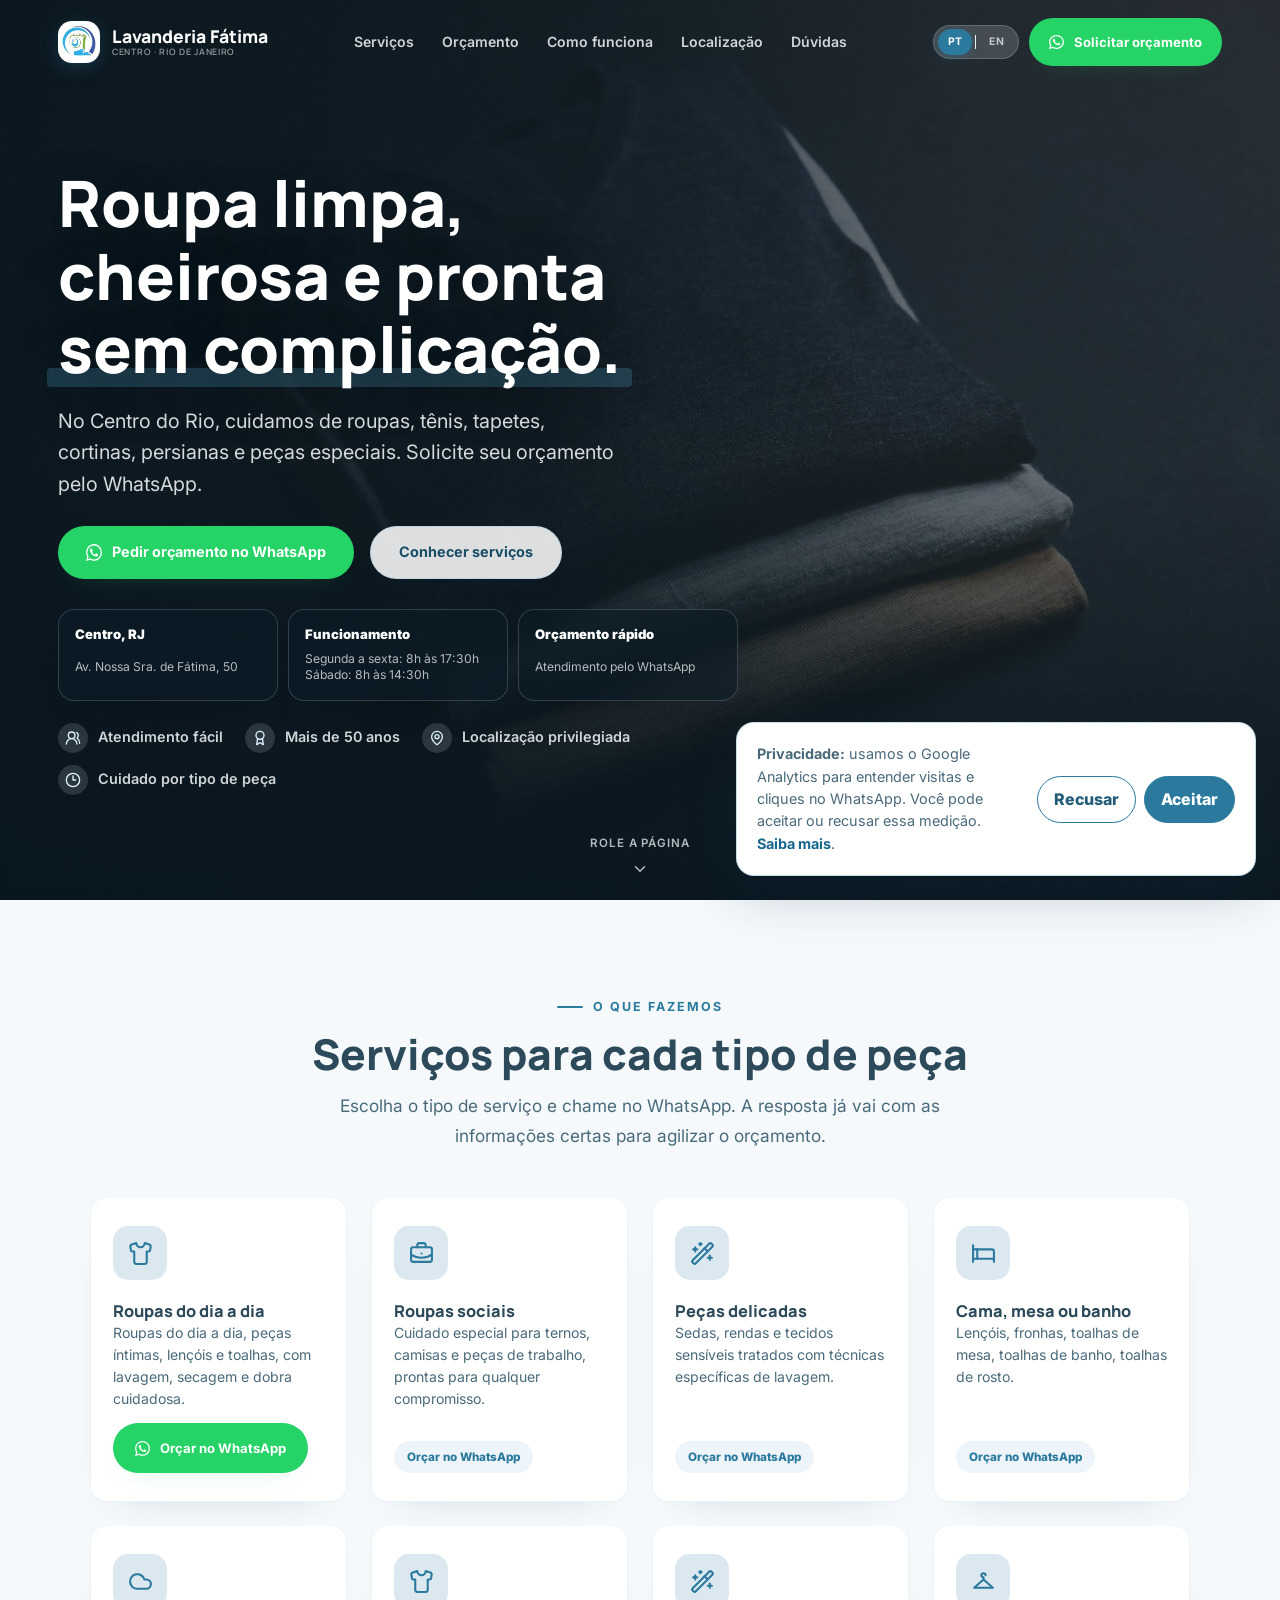
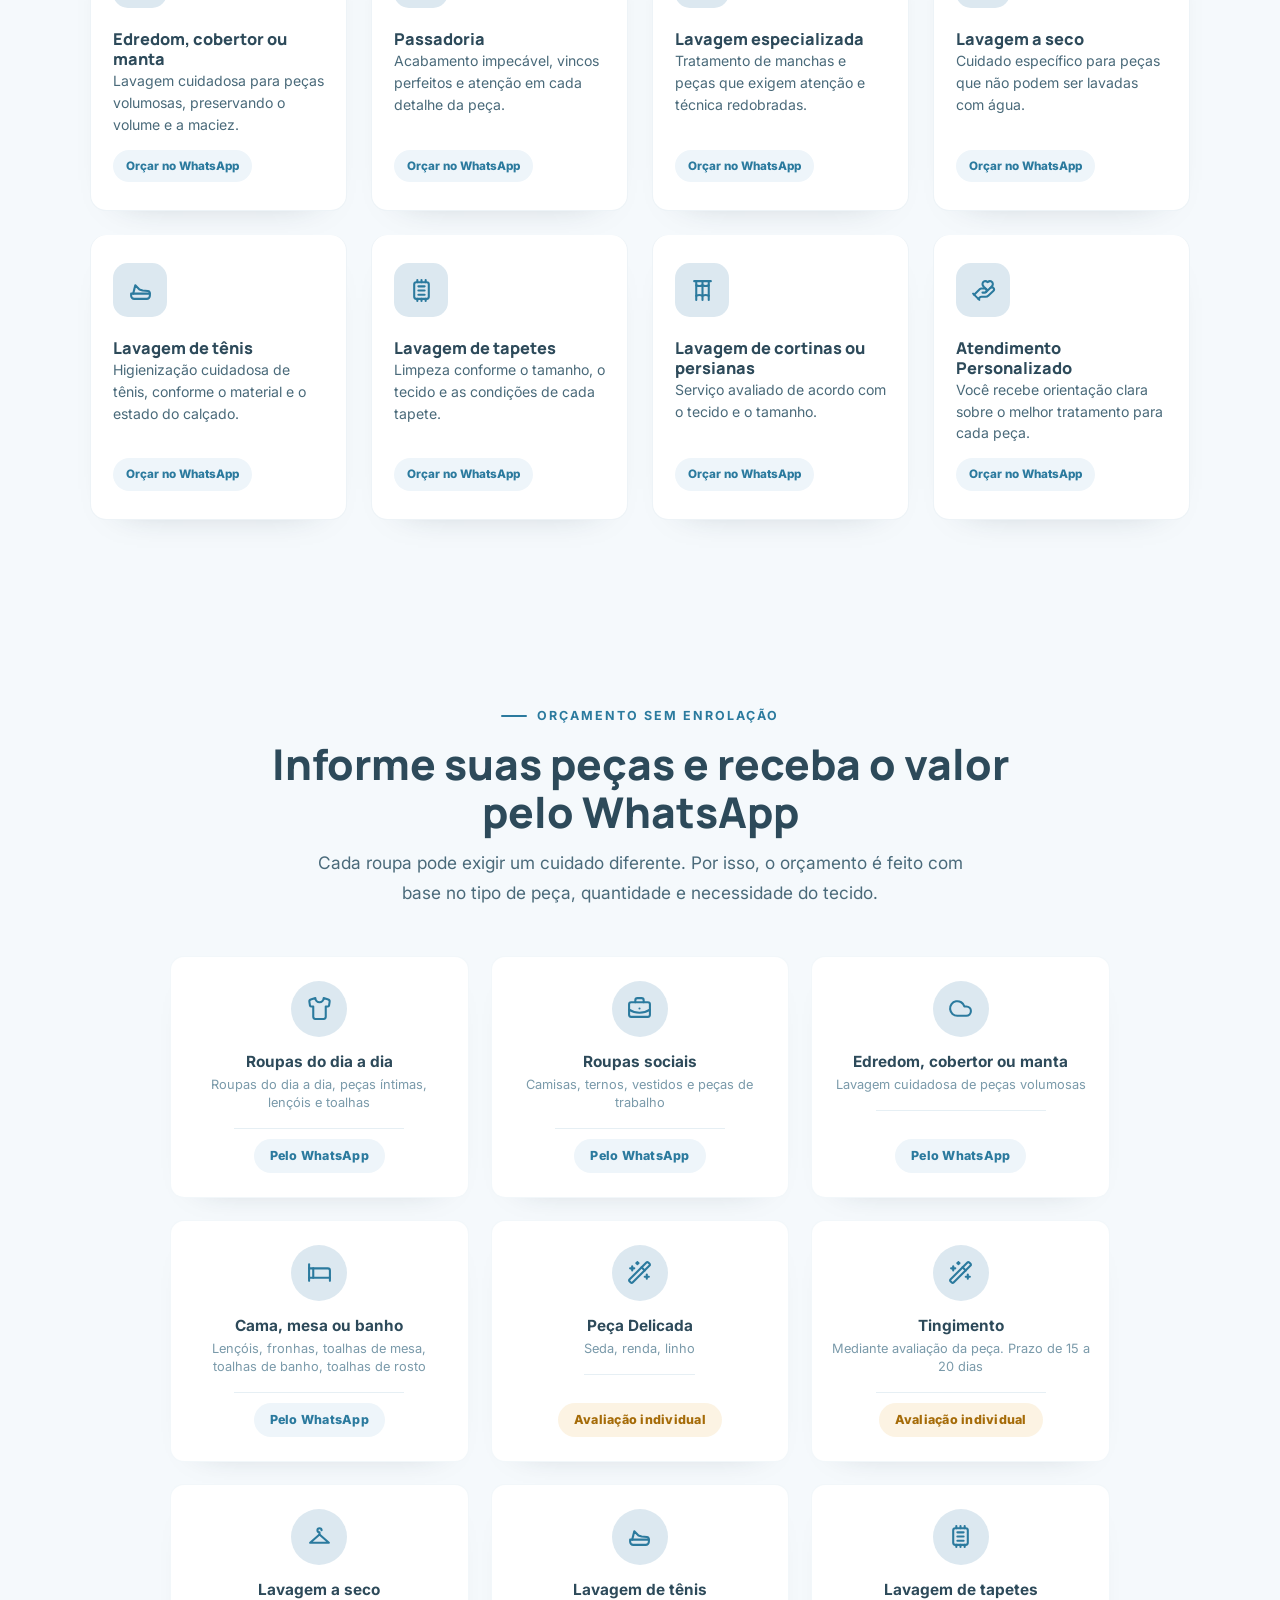
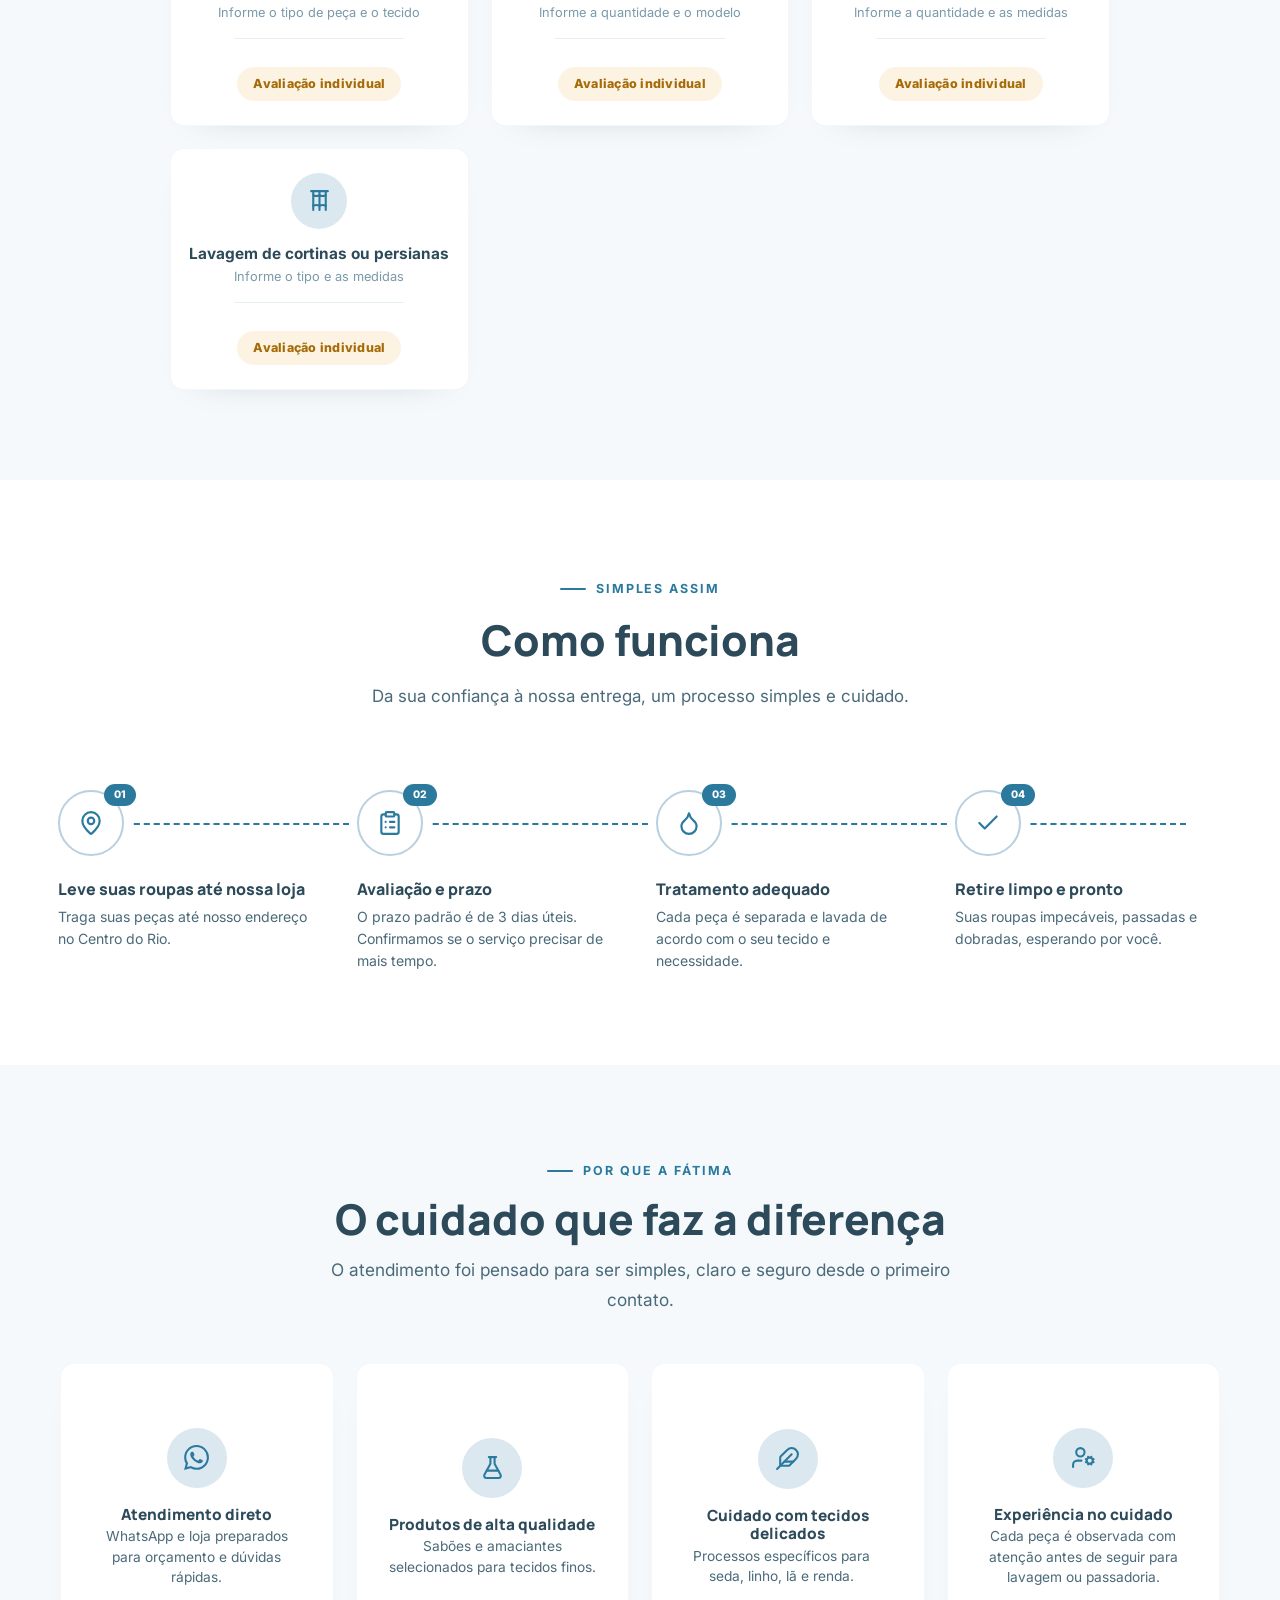
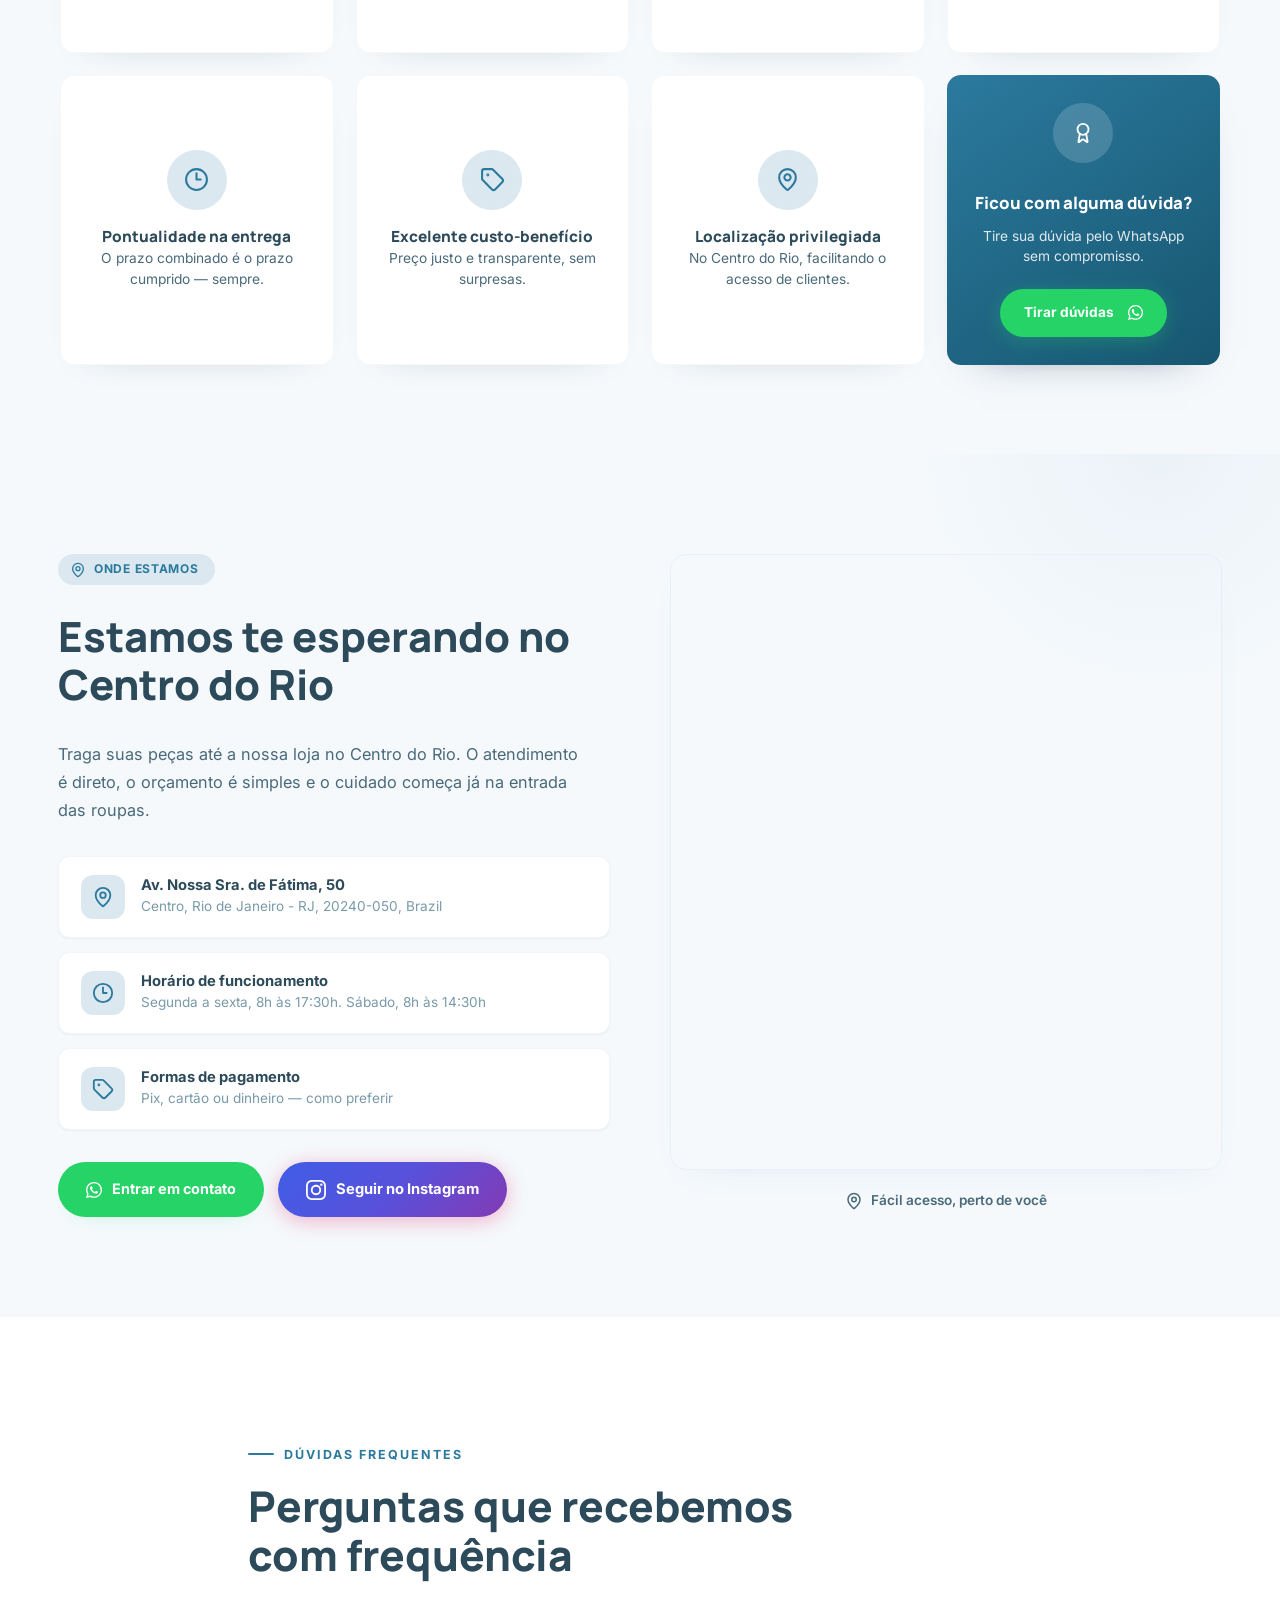
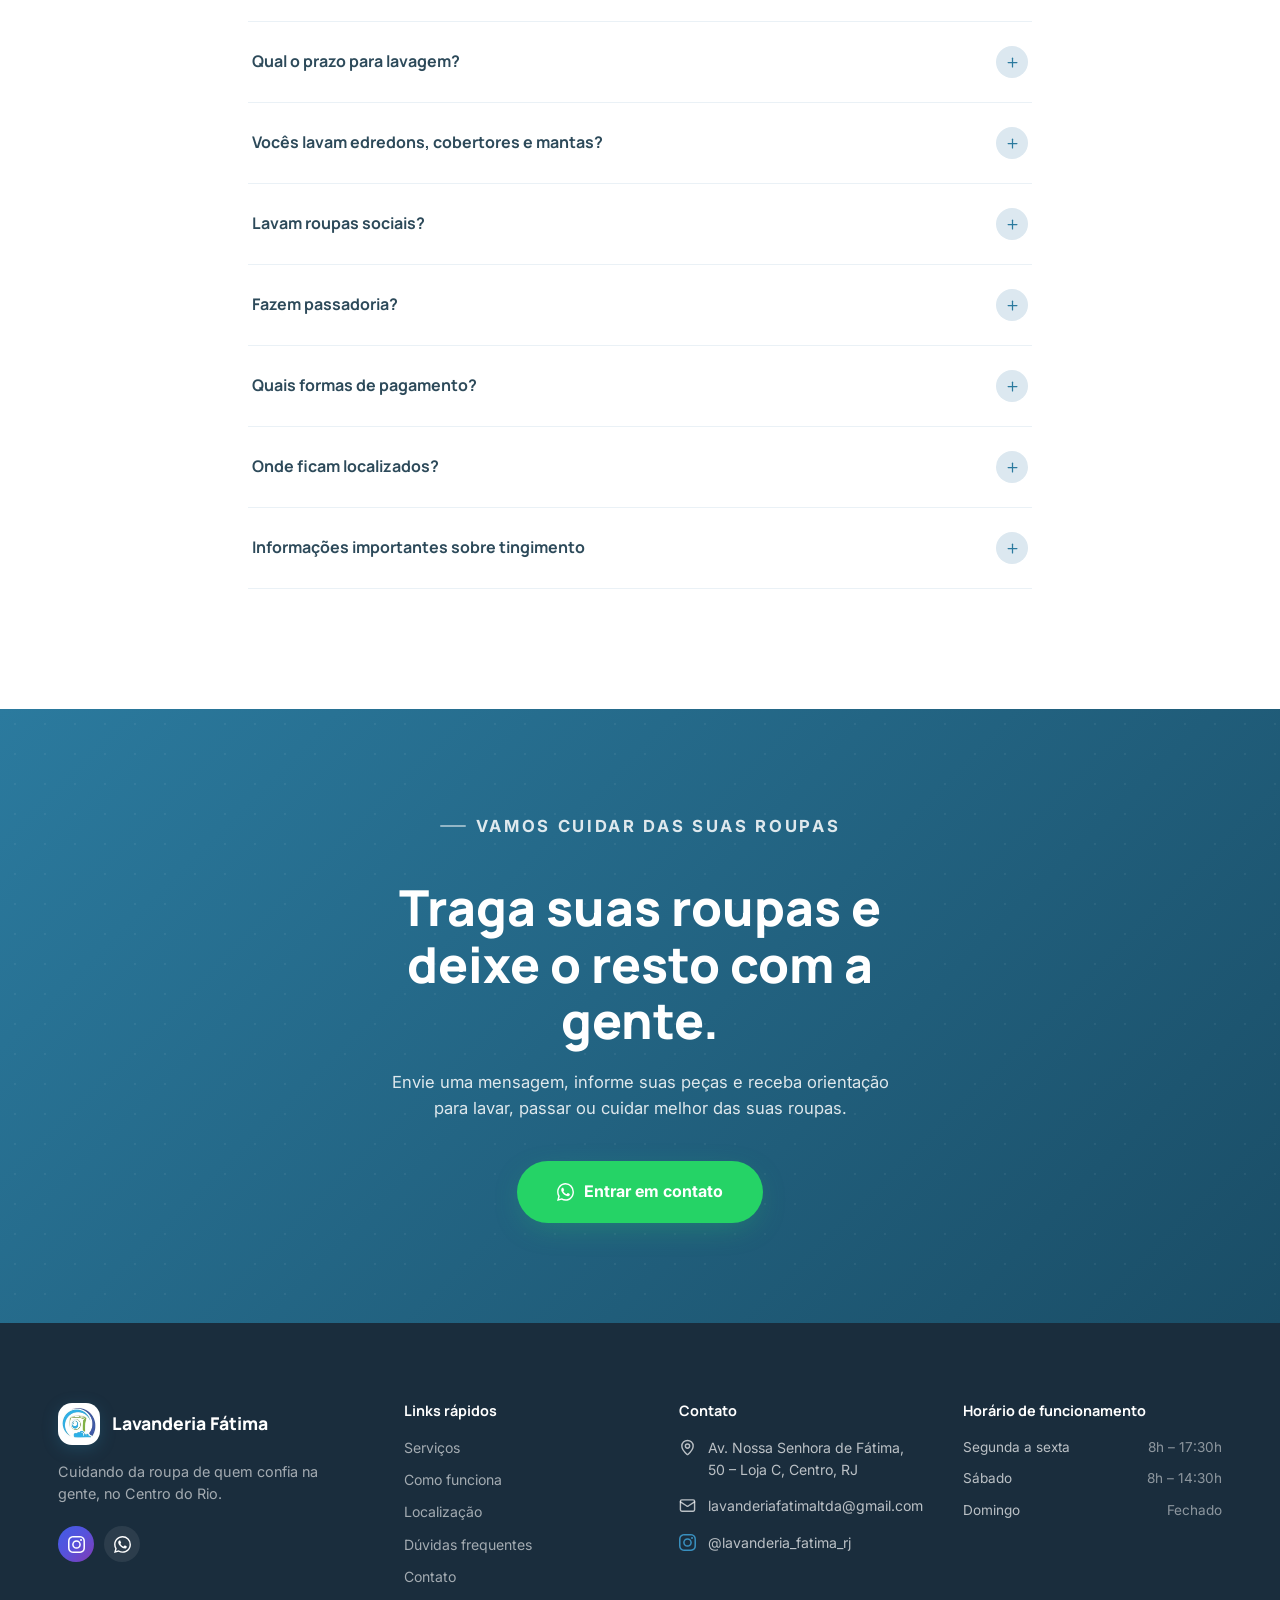
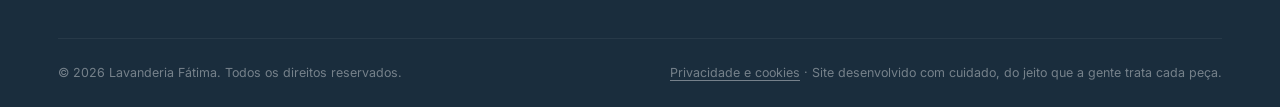
==== index.html @ 58e8e293 "Update bed table and bath wording" ====
<!DOCTYPE html>
<!-- ============================================================
     LAVANDERIA FÁTIMA - PÁGINA PRINCIPAL
     Versão: site público independente
     ============================================================ -->
<html lang="pt-BR">
<head>
    <!-- METADADOS BÁSICOS -->
    <meta charset="UTF-8">
    <meta name="viewport" content="width=device-width, initial-scale=1.0, maximum-scale=5.0">
    <title>Lavanderia Fátima | Lavagem e passadoria no Centro do Rio</title>
    <meta name="description" content="Lavanderia Fátima no Centro do Rio. Lavagem a seco, roupas, tênis, tapetes, cortinas, persianas e passadoria com orçamento pelo WhatsApp.">
    <meta name="robots" content="index, follow, max-image-preview:large">
    <meta name="author" content="Lavanderia Fátima">
    <meta name="geo.region" content="BR-RJ">
    <meta name="geo.placename" content="Centro, Rio de Janeiro">
    <meta name="format-detection" content="telephone=yes">
    <link rel="canonical" href="https://lavanderia-fatima-seven.vercel.app/">
    
    <!-- METADADOS PARA REDES SOCIAIS -->
    <meta property="og:title" content="Lavanderia Fátima | Cuidado profissional com suas roupas">
    <meta property="og:description" content="Lavagem de roupas, tênis, tapetes, cortinas, persianas e passadoria no Centro do Rio.">
    <meta property="og:type" content="website">
    <meta property="og:url" content="https://lavanderia-fatima-seven.vercel.app/">
    <meta property="og:image" content="assets/images/hero-lavanderia-1400.jpg">
    <meta property="og:image:alt" content="Lavanderia Fátima no Centro do Rio">
    <meta property="og:locale" content="pt_BR">
    <meta name="twitter:card" content="summary_large_image">
    <meta name="twitter:title" content="Lavanderia Fátima | Lavagem e passadoria no Centro do Rio">
    <meta name="twitter:description" content="Lavagem de roupas, tênis, tapetes, cortinas, persianas e passadoria no Centro do Rio.">
    <meta name="twitter:image" content="assets/images/hero-lavanderia-1400.jpg">
    <meta name="theme-color" content="#2B7A9E">
    
    <!-- ÍCONE DO SITE (FAVICON) -->
    <link rel="icon" href="assets/images/lavanderia-fatima-logo.jpg">
    <link rel="preload" as="image" href="assets/images/hero-lavanderia-1400.jpg" imagesrcset="assets/images/hero-lavanderia-900.jpg 900w, assets/images/hero-lavanderia-1400.jpg 1400w, assets/images/hero-lavanderia-1800.jpg 1800w" imagesizes="100vw" fetchpriority="high">
    
    <!-- FONTES DO GOOGLE -->
    <link rel="preconnect" href="https://fonts.googleapis.com">
    <link rel="preconnect" href="https://fonts.gstatic.com" crossorigin>
    <link href="https://fonts.googleapis.com/css2?family=Inter:wght@400;500;600;700;800;900&family=Manrope:wght@400;500;600;700;800&display=swap" rel="stylesheet">
    
    <!-- ESTILOS PRINCIPAIS -->
    <link rel="stylesheet" href="style.css">

    <script type="application/ld+json">
    {
        "@context": "https://schema.org",
        "@type": "DryCleaningOrLaundry",
        "name": "Lavanderia Fátima",
        "description": "Lavanderia no Centro do Rio de Janeiro com lavagem a seco, roupas, tênis, tapetes, cortinas, persianas, edredons e passadoria.",
        "telephone": "+55 21 2232-6565",
        "email": "lavanderiafatimaltda@gmail.com",
        "priceRange": "$$",
        "image": "assets/images/lavanderia-fatima-logo.jpg",
        "address": {
            "@type": "PostalAddress",
            "streetAddress": "Av. Nossa Senhora de Fátima, 50 - Loja C",
            "addressLocality": "Rio de Janeiro",
            "addressRegion": "RJ",
            "addressCountry": "BR"
        },
        "areaServed": {
            "@type": "City",
            "name": "Rio de Janeiro"
        },
        "openingHoursSpecification": [
            {
                "@type": "OpeningHoursSpecification",
                "dayOfWeek": ["Monday", "Tuesday", "Wednesday", "Thursday", "Friday"],
                "opens": "08:00",
                "closes": "17:30"
            },
            {
                "@type": "OpeningHoursSpecification",
                "dayOfWeek": "Saturday",
                "opens": "08:00",
                "closes": "14:30"
            }
        ],
        "paymentAccepted": "Pix, cartão de débito, cartão de crédito, dinheiro",
        "sameAs": [
            "https://www.instagram.com/lavanderia_fatima_rj/"
        ],
        "hasMap": "https://www.google.com/maps?q=Av.%20Nossa%20Senhora%20de%20F%C3%A1tima%2C%2050%20-%20Centro%2C%20Rio%20de%20Janeiro%20-%20RJ%2C%2020240-050"
    }
    </script>
</head>
<body>

    <!-- ============================================================
         SPRITE SVG
         ============================================================ -->
    <svg style="display:none" xmlns="http://www.w3.org/2000/svg">
        <defs>
            <symbol id="icon-logo" viewBox="0 0 24 24" fill="none" stroke="currentColor" stroke-width="2" stroke-linecap="round" stroke-linejoin="round">
                <path d="M12 22a7 7 0 0 0 7-7c0-2-1-3.9-3-5.5s-3.5-4-4-6.5c-.5 2.5-2 4.9-4 6.5C6 11.1 5 13 5 15a7 7 0 0 0 7 7z" />
            </symbol>
            <symbol id="icon-bars" viewBox="0 0 24 24" fill="none" stroke="currentColor" stroke-width="2" stroke-linecap="round" stroke-linejoin="round">
                <path d="M4 5h16" />
                  <path d="M4 12h16" />
                  <path d="M4 19h16" />
            </symbol>
            <symbol id="icon-xmark" viewBox="0 0 24 24" fill="none" stroke="currentColor" stroke-width="2" stroke-linecap="round" stroke-linejoin="round">
                <path d="M18 6 6 18" />
                  <path d="m6 6 12 12" />
            </symbol>
            <symbol id="icon-chevron-down" viewBox="0 0 24 24" fill="none" stroke="currentColor" stroke-width="2" stroke-linecap="round" stroke-linejoin="round">
                <path d="m6 9 6 6 6-6" />
            </symbol>
            <symbol id="icon-star" viewBox="0 0 24 24" fill="none" stroke="currentColor" stroke-width="2" stroke-linecap="round" stroke-linejoin="round">
                <path d="M11.525 2.295a.53.53 0 0 1 .95 0l2.31 4.679a2.123 2.123 0 0 0 1.595 1.16l5.166.756a.53.53 0 0 1 .294.904l-3.736 3.638a2.123 2.123 0 0 0-.611 1.878l.882 5.14a.53.53 0 0 1-.771.56l-4.618-2.428a2.122 2.122 0 0 0-1.973 0L6.396 21.01a.53.53 0 0 1-.77-.56l.881-5.139a2.122 2.122 0 0 0-.611-1.879L2.16 9.795a.53.53 0 0 1 .294-.906l5.165-.755a2.122 2.122 0 0 0 1.597-1.16z" />
            </symbol>
            <symbol id="icon-check" viewBox="0 0 24 24" fill="none" stroke="currentColor" stroke-width="2" stroke-linecap="round" stroke-linejoin="round">
                <path d="M20 6 9 17l-5-5" />
            </symbol>
            <symbol id="icon-plus" viewBox="0 0 24 24" fill="none" stroke="currentColor" stroke-width="2" stroke-linecap="round" stroke-linejoin="round">
                <path d="M5 12h14" />
                  <path d="M12 5v14" />
            </symbol>
            <symbol id="icon-map-pin" viewBox="0 0 24 24" fill="none" stroke="currentColor" stroke-width="2" stroke-linecap="round" stroke-linejoin="round">
                <path d="M20 10c0 4.993-5.539 10.193-7.399 11.799a1 1 0 0 1-1.202 0C9.539 20.193 4 14.993 4 10a8 8 0 0 1 16 0" />
                  <circle cx="12" cy="10" r="3" />
            </symbol>
            <symbol id="icon-clock" viewBox="0 0 24 24" fill="none" stroke="currentColor" stroke-width="2" stroke-linecap="round" stroke-linejoin="round">
                <circle cx="12" cy="12" r="10" />
                  <path d="M12 6v6h4" />
            </symbol>
            <symbol id="icon-phone" viewBox="0 0 24 24" fill="none" stroke="currentColor" stroke-width="2" stroke-linecap="round" stroke-linejoin="round">
                <path d="M13.832 16.568a1 1 0 0 0 1.213-.303l.355-.465A2 2 0 0 1 17 15h3a2 2 0 0 1 2 2v3a2 2 0 0 1-2 2A18 18 0 0 1 2 4a2 2 0 0 1 2-2h3a2 2 0 0 1 2 2v3a2 2 0 0 1-.8 1.6l-.468.351a1 1 0 0 0-.292 1.233 14 14 0 0 0 6.392 6.384" />
            </symbol>
            <symbol id="icon-envelope" viewBox="0 0 24 24" fill="none" stroke="currentColor" stroke-width="2" stroke-linecap="round" stroke-linejoin="round">
                <path d="m22 7-8.991 5.727a2 2 0 0 1-2.009 0L2 7" />
                  <rect x="2" y="4" width="20" height="16" rx="2" />
            </symbol>
            <symbol id="icon-chat" viewBox="0 0 24 24" fill="none" stroke="currentColor" stroke-width="2" stroke-linecap="round" stroke-linejoin="round">
                <path d="M2.992 16.342a2 2 0 0 1 .094 1.167l-1.065 3.29a1 1 0 0 0 1.236 1.168l3.413-.998a2 2 0 0 1 1.099.092 10 10 0 1 0-4.777-4.719" />
            </symbol>
            <symbol id="icon-send" viewBox="0 0 24 24" fill="none" stroke="currentColor" stroke-width="2" stroke-linecap="round" stroke-linejoin="round">
                <path d="M3.714 3.048a.498.498 0 0 0-.683.627l2.843 7.627a2 2 0 0 1 0 1.396l-2.842 7.627a.498.498 0 0 0 .682.627l18-8.5a.5.5 0 0 0 0-.904z" />
                  <path d="M6 12h16" />
            </symbol>
            <symbol id="icon-paperclip" viewBox="0 0 24 24" fill="none" stroke="currentColor" stroke-width="2" stroke-linecap="round" stroke-linejoin="round">
                <path d="m16 6-8.414 8.586a2 2 0 0 0 2.829 2.829l8.414-8.586a4 4 0 1 0-5.657-5.657l-8.379 8.551a6 6 0 1 0 8.485 8.485l8.379-8.551" />
            </symbol>
            <symbol id="icon-tshirt" viewBox="0 0 24 24" fill="none" stroke="currentColor" stroke-width="2" stroke-linecap="round" stroke-linejoin="round">
                <path d="M20.38 3.46 16 2a4 4 0 0 1-8 0L3.62 3.46a2 2 0 0 0-1.34 2.23l.58 3.47a1 1 0 0 0 .99.84H6v10c0 1.1.9 2 2 2h8a2 2 0 0 0 2-2V10h2.15a1 1 0 0 0 .99-.84l.58-3.47a2 2 0 0 0-1.34-2.23z" />
            </symbol>
            <symbol id="icon-user-tie" viewBox="0 0 24 24" fill="none" stroke="currentColor" stroke-width="2" stroke-linecap="round" stroke-linejoin="round">
                <path d="M12 12h.01" />
                  <path d="M16 6V4a2 2 0 0 0-2-2h-4a2 2 0 0 0-2 2v2" />
                  <path d="M22 13a18.15 18.15 0 0 1-20 0" />
                  <rect width="20" height="14" x="2" y="6" rx="2" />
            </symbol>
            <symbol id="icon-feather" viewBox="0 0 24 24" fill="none" stroke="currentColor" stroke-width="2" stroke-linecap="round" stroke-linejoin="round">
                <path d="m21.64 3.64-1.28-1.28a1.21 1.21 0 0 0-1.72 0L2.36 18.64a1.21 1.21 0 0 0 0 1.72l1.28 1.28a1.2 1.2 0 0 0 1.72 0L21.64 5.36a1.2 1.2 0 0 0 0-1.72" />
                  <path d="m14 7 3 3" />
                  <path d="M5 6v4" />
                  <path d="M19 14v4" />
                  <path d="M10 2v2" />
                  <path d="M7 8H3" />
                  <path d="M21 16h-4" />
                  <path d="M11 3H9" />
            </symbol>
            <symbol id="icon-bed" viewBox="0 0 24 24" fill="none" stroke="currentColor" stroke-width="2" stroke-linecap="round" stroke-linejoin="round">
                <path d="M2 4v16" />
                  <path d="M2 8h18a2 2 0 0 1 2 2v10" />
                  <path d="M2 17h20" />
                  <path d="M6 8v9" />
            </symbol>
            <symbol id="icon-cloud" viewBox="0 0 24 24" fill="none" stroke="currentColor" stroke-width="2" stroke-linecap="round" stroke-linejoin="round">
                <path d="M17.5 19H9a7 7 0 1 1 6.71-9h1.79a4.5 4.5 0 1 1 0 9Z" />
            </symbol>
            <symbol id="icon-magic" viewBox="0 0 24 24" fill="none" stroke="currentColor" stroke-width="2" stroke-linecap="round" stroke-linejoin="round">
                <path d="m21.64 3.64-1.28-1.28a1.21 1.21 0 0 0-1.72 0L2.36 18.64a1.21 1.21 0 0 0 0 1.72l1.28 1.28a1.2 1.2 0 0 0 1.72 0L21.64 5.36a1.2 1.2 0 0 0 0-1.72" />
                  <path d="m14 7 3 3" />
                  <path d="M5 6v4" />
                  <path d="M19 14v4" />
                  <path d="M10 2v2" />
                  <path d="M7 8H3" />
                  <path d="M21 16h-4" />
                  <path d="M11 3H9" />
            </symbol>
            <symbol id="icon-heart" viewBox="0 0 24 24" fill="none" stroke="currentColor" stroke-width="2" stroke-linecap="round" stroke-linejoin="round">
                <path d="M11 14h2a2 2 0 0 0 0-4h-3c-.6 0-1.1.2-1.4.6L3 16" />
                  <path d="m14.45 13.39 5.05-4.694C20.196 8 21 6.85 21 5.75a2.75 2.75 0 0 0-4.797-1.837.276.276 0 0 1-.406 0A2.75 2.75 0 0 0 11 5.75c0 1.2.802 2.248 1.5 2.946L16 11.95" />
                  <path d="m2 15 6 6" />
                  <path d="m7 20 1.6-1.4c.3-.4.8-.6 1.4-.6h4c1.1 0 2.1-.4 2.8-1.2l4.6-4.4a1 1 0 0 0-2.75-2.91" />
            </symbol>
            <symbol id="icon-user-group" viewBox="0 0 24 24" fill="none" stroke="currentColor" stroke-width="2" stroke-linecap="round" stroke-linejoin="round">
                <path d="M18 21a8 8 0 0 0-16 0" />
                  <circle cx="10" cy="8" r="5" />
                  <path d="M22 20c0-3.37-2-6.5-4-8a5 5 0 0 0-.45-8.3" />
            </symbol>
            <symbol id="icon-flask" viewBox="0 0 24 24" fill="none" stroke="currentColor" stroke-width="2" stroke-linecap="round" stroke-linejoin="round">
                <path d="M14 2v6a2 2 0 0 0 .245.96l5.51 10.08A2 2 0 0 1 18 22H6a2 2 0 0 1-1.755-2.96l5.51-10.08A2 2 0 0 0 10 8V2" />
                  <path d="M6.453 15h11.094" />
                  <path d="M8.5 2h7" />
            </symbol>
            <symbol id="icon-users-gear" viewBox="0 0 24 24" fill="none" stroke="currentColor" stroke-width="2" stroke-linecap="round" stroke-linejoin="round">
                <path d="M10 15H6a4 4 0 0 0-4 4v2" />
                  <path d="m14.305 16.53.923-.382" />
                  <path d="m15.228 13.852-.923-.383" />
                  <path d="m16.852 12.228-.383-.923" />
                  <path d="m16.852 17.772-.383.924" />
                  <path d="m19.148 12.228.383-.923" />
                  <path d="m19.53 18.696-.382-.924" />
                  <path d="m20.772 13.852.924-.383" />
                  <path d="m20.772 16.148.924.383" />
                  <circle cx="18" cy="15" r="3" />
                  <circle cx="9" cy="7" r="4" />
            </symbol>
            <symbol id="icon-tag" viewBox="0 0 24 24" fill="none" stroke="currentColor" stroke-width="2" stroke-linecap="round" stroke-linejoin="round">
                <path d="M12.586 2.586A2 2 0 0 0 11.172 2H4a2 2 0 0 0-2 2v7.172a2 2 0 0 0 .586 1.414l8.704 8.704a2.426 2.426 0 0 0 3.42 0l6.58-6.58a2.426 2.426 0 0 0 0-3.42z" />
                  <circle cx="7.5" cy="7.5" r=".5" fill="currentColor" />
            </symbol>
            <symbol id="icon-clipboard-list" viewBox="0 0 24 24" fill="none" stroke="currentColor" stroke-width="2" stroke-linecap="round" stroke-linejoin="round">
                <rect width="8" height="4" x="8" y="2" rx="1" ry="1" />
                  <path d="M16 4h2a2 2 0 0 1 2 2v14a2 2 0 0 1-2 2H6a2 2 0 0 1-2-2V6a2 2 0 0 1 2-2h2" />
                  <path d="M12 11h4" />
                  <path d="M12 16h4" />
                  <path d="M8 11h.01" />
                  <path d="M8 16h.01" />
            </symbol>
            <symbol id="icon-feather-pointed" viewBox="0 0 24 24" fill="none" stroke="currentColor" stroke-width="2" stroke-linecap="round" stroke-linejoin="round">
                <path d="M12.67 19a2 2 0 0 0 1.416-.588l6.154-6.172a6 6 0 0 0-8.49-8.49L5.586 9.914A2 2 0 0 0 5 11.328V18a1 1 0 0 0 1 1z" />
                  <path d="M16 8 2 22" />
                  <path d="M17.5 15H9" />
            </symbol>
            <symbol id="icon-hanger" viewBox="0 0 24 24" fill="none" stroke="currentColor" stroke-width="2" stroke-linecap="round" stroke-linejoin="round">
                <path d="M12 10V8a2 2 0 1 1 2-2"/>
                <path d="M12 10 3 18h18l-9-8Z"/>
            </symbol>
            <symbol id="icon-shoe" viewBox="0 0 24 24" fill="none" stroke="currentColor" stroke-width="2" stroke-linecap="round" stroke-linejoin="round">
                <path d="M3 15h18v2a3 3 0 0 1-3 3H6a3 3 0 0 1-3-3v-2Z"/>
                <path d="m5 15 2-8 4 4 3 1 5 .5c1.2.1 2 .9 2 2.5"/>
            </symbol>
            <symbol id="icon-rug" viewBox="0 0 24 24" fill="none" stroke="currentColor" stroke-width="2" stroke-linecap="round" stroke-linejoin="round">
                <rect x="5" y="4" width="14" height="16" rx="2"/>
                <path d="M8 4V2M12 4V2M16 4V2M8 22v-2M12 22v-2M16 22v-2M9 8h6M9 12h6M9 16h6"/>
            </symbol>
            <symbol id="icon-curtain" viewBox="0 0 24 24" fill="none" stroke="currentColor" stroke-width="2" stroke-linecap="round" stroke-linejoin="round">
                <path d="M4 3h16M6 3v18M18 3v18M12 3v18"/>
                <path d="M6 7c2 1 4 1 6 0M12 7c2 1 4 1 6 0M6 17c2-1 4-1 6 0M12 17c2-1 4-1 6 0"/>
            </symbol>
            <symbol id="icon-award" viewBox="0 0 24 24" fill="none" stroke="currentColor" stroke-width="2" stroke-linecap="round" stroke-linejoin="round">
                <path d="m15.477 12.89 1.515 8.526a.5.5 0 0 1-.81.47l-3.58-2.687a1 1 0 0 0-1.197 0l-3.586 2.686a.5.5 0 0 1-.81-.469l1.514-8.526" />
                  <circle cx="12" cy="8" r="6" />
            </symbol>
            <symbol id="icon-circle-question" viewBox="0 0 24 24" fill="none" stroke="currentColor" stroke-width="2" stroke-linecap="round" stroke-linejoin="round">
                <circle cx="12" cy="12" r="10" />
                  <path d="M9.09 9a3 3 0 0 1 5.83 1c0 2-3 3-3 3" />
                  <path d="M12 17h.01" />
            </symbol>
            <symbol id="icon-whatsapp" viewBox="0 0 24 24" fill="currentColor">
                <title>WhatsApp</title><path d="M17.472 14.382c-.297-.149-1.758-.867-2.03-.967-.273-.099-.471-.148-.67.15-.197.297-.767.966-.94 1.164-.173.199-.347.223-.644.075-.297-.15-1.255-.463-2.39-1.475-.883-.788-1.48-1.761-1.653-2.059-.173-.297-.018-.458.13-.606.134-.133.298-.347.446-.52.149-.174.198-.298.298-.497.099-.198.05-.371-.025-.52-.075-.149-.669-1.612-.916-2.207-.242-.579-.487-.5-.669-.51-.173-.008-.371-.01-.57-.01-.198 0-.52.074-.792.372-.272.297-1.04 1.016-1.04 2.479 0 1.462 1.065 2.875 1.213 3.074.149.198 2.096 3.2 5.077 4.487.709.306 1.262.489 1.694.625.712.227 1.36.195 1.871.118.571-.085 1.758-.719 2.006-1.413.248-.694.248-1.289.173-1.413-.074-.124-.272-.198-.57-.347m-5.421 7.403h-.004a9.87 9.87 0 01-5.031-1.378l-.361-.214-3.741.982.998-3.648-.235-.374a9.86 9.86 0 01-1.51-5.26c.001-5.45 4.436-9.884 9.888-9.884 2.64 0 5.122 1.03 6.988 2.898a9.825 9.825 0 012.893 6.994c-.003 5.45-4.437 9.884-9.885 9.884m8.413-18.297A11.815 11.815 0 0012.05 0C5.495 0 .16 5.335.157 11.892c0 2.096.547 4.142 1.588 5.945L.057 24l6.305-1.654a11.882 11.882 0 005.683 1.448h.005c6.554 0 11.89-5.335 11.893-11.893a11.821 11.821 0 00-3.48-8.413Z"/>
            </symbol>
            <symbol id="icon-instagram" viewBox="0 0 24 24" fill="currentColor">
                <title>Instagram</title><path d="M7.0301.084c-1.2768.0602-2.1487.264-2.911.5634-.7888.3075-1.4575.72-2.1228 1.3877-.6652.6677-1.075 1.3368-1.3802 2.127-.2954.7638-.4956 1.6365-.552 2.914-.0564 1.2775-.0689 1.6882-.0626 4.947.0062 3.2586.0206 3.6671.0825 4.9473.061 1.2765.264 2.1482.5635 2.9107.308.7889.72 1.4573 1.388 2.1228.6679.6655 1.3365 1.0743 2.1285 1.38.7632.295 1.6361.4961 2.9134.552 1.2773.056 1.6884.069 4.9462.0627 3.2578-.0062 3.668-.0207 4.9478-.0814 1.28-.0607 2.147-.2652 2.9098-.5633.7889-.3086 1.4578-.72 2.1228-1.3881.665-.6682 1.0745-1.3378 1.3795-2.1284.2957-.7632.4966-1.636.552-2.9124.056-1.2809.0692-1.6898.063-4.948-.0063-3.2583-.021-3.6668-.0817-4.9465-.0607-1.2797-.264-2.1487-.5633-2.9117-.3084-.7889-.72-1.4568-1.3876-2.1228C21.2982 1.33 20.628.9208 19.8378.6165 19.074.321 18.2017.1197 16.9244.0645 15.6471.0093 15.236-.005 11.977.0014 8.718.0076 8.31.0215 7.0301.0839m.1402 21.6932c-1.17-.0509-1.8053-.2453-2.2287-.408-.5606-.216-.96-.4771-1.3819-.895-.422-.4178-.6811-.8186-.9-1.378-.1644-.4234-.3624-1.058-.4171-2.228-.0595-1.2645-.072-1.6442-.079-4.848-.007-3.2037.0053-3.583.0607-4.848.05-1.169.2456-1.805.408-2.2282.216-.5613.4762-.96.895-1.3816.4188-.4217.8184-.6814 1.3783-.9003.423-.1651 1.0575-.3614 2.227-.4171 1.2655-.06 1.6447-.072 4.848-.079 3.2033-.007 3.5835.005 4.8495.0608 1.169.0508 1.8053.2445 2.228.408.5608.216.96.4754 1.3816.895.4217.4194.6816.8176.9005 1.3787.1653.4217.3617 1.056.4169 2.2263.0602 1.2655.0739 1.645.0796 4.848.0058 3.203-.0055 3.5834-.061 4.848-.051 1.17-.245 1.8055-.408 2.2294-.216.5604-.4763.96-.8954 1.3814-.419.4215-.8181.6811-1.3783.9-.4224.1649-1.0577.3617-2.2262.4174-1.2656.0595-1.6448.072-4.8493.079-3.2045.007-3.5825-.006-4.848-.0608M16.953 5.5864A1.44 1.44 0 1 0 18.39 4.144a1.44 1.44 0 0 0-1.437 1.4424M5.8385 12.012c.0067 3.4032 2.7706 6.1557 6.173 6.1493 3.4026-.0065 6.157-2.7701 6.1506-6.1733-.0065-3.4032-2.771-6.1565-6.174-6.1498-3.403.0067-6.156 2.771-6.1496 6.1738M8 12.0077a4 4 0 1 1 4.008 3.9921A3.9996 3.9996 0 0 1 8 12.0077"/>
            </symbol>
            <symbol id="icon-facebook-f" viewBox="0 0 24 24" fill="currentColor">
                <title>Facebook</title><path d="M9.101 23.691v-7.98H6.627v-3.667h2.474v-1.58c0-4.085 1.848-5.978 5.858-5.978.401 0 .955.042 1.468.103a8.68 8.68 0 0 1 1.141.195v3.325a8.623 8.623 0 0 0-.653-.036 26.805 26.805 0 0 0-.733-.009c-.707 0-1.259.096-1.675.309a1.686 1.686 0 0 0-.679.622c-.258.42-.374.995-.374 1.752v1.297h3.919l-.386 2.103-.287 1.564h-3.246v8.245C19.396 23.238 24 18.179 24 12.044c0-6.627-5.373-12-12-12s-12 5.373-12 12c0 5.628 3.874 10.35 9.101 11.647Z"/>
            </symbol>
        </defs>
    </svg>

    <!-- ============================================================
         PULAR PARA CONTEÚDO (ACESSIBILIDADE)
         ============================================================ -->
    <a href="#main" class="skip-link">Pular para o conteúdo</a>

    <!-- ============================================================
         CABEÇALHO / MENU DE NAVEGAÇÃO
         ============================================================ -->
    <header class="site-header" id="siteHeader">
        <div class="container">
            <!-- LOGO -->
            <a href="#inicio" class="logo" aria-label="Lavanderia Fátima — página inicial">
                <span class="logo-mark">
                    <img src="assets/images/lavanderia-fatima-logo.jpg" alt="" aria-hidden="true">
                </span>
                <span class="logo-text">
                    Lavanderia Fátima
                    <span>Centro · Rio de Janeiro</span>
                </span>
            </a>

            <!-- MENU PRINCIPAL -->
            <nav class="nav-links" id="navLinks" aria-label="Navegação principal">
                <a href="#servicos" data-translate="servicos">Serviços</a>
                <a href="#precos" data-translate="orcamentoNav">Orçamento</a>
                <a href="#como-funciona" data-translate="comoFunciona">Como funciona</a>
                <a href="#localizacao" data-translate="localizacao">Localização</a>
                <a href="#faq" data-translate="faq">Dúvidas</a>
            </nav>

            <!-- AÇÕES DO CABEÇALHO -->
            <div class="header-actions">
                <!-- SLIDER DE IDIOMA PT/EN -->
                <div class="language-switch">
                    <button class="lang-btn active" data-lang="pt" aria-label="Português">PT</button>
                    <span class="lang-divider"></span>
                    <button class="lang-btn" data-lang="en" aria-label="English">EN</button>
                </div>

                <!-- BOTÃO DE CONTATO -->
                <a href="https://wa.me/552122326565" class="btn btn-primary btn-whatsapp js-whatsapp" data-message="Olá! Gostaria de solicitar um orçamento.">
                    <img class="icon-img icon-img--light" src="assets/icons/whatsapp.svg" alt="" aria-hidden="true">
                    <span data-translate="solicitarOrcamento">Solicitar orçamento</span>
                </a>
                
                <!-- BOTÃO MENU MOBILE -->
                <button class="nav-toggle" id="navToggle" aria-label="Abrir menu" aria-expanded="false" aria-controls="navLinks">
                    <svg viewBox="0 0 24 24" width="22" height="22">
                        <use href="#icon-bars"/>
                    </svg>
                </button>
            </div>
        </div>
        <!-- FUNDO ESCURO PARA O MENU MOBILE -->
        <div class="nav-scrim" id="navScrim"></div>
    </header>

    <!-- ============================================================
         CONTEÚDO PRINCIPAL
         ============================================================ -->
    <main id="main">

        <!-- ============================================================
             SEÇÃO HERO (PRINCIPAL)
             ============================================================ -->
        <section class="hero" id="inicio" aria-label="Abertura">
            <!-- IMAGEM DE FUNDO -->
            <div class="hero-media" id="heroMedia">
                <img src="assets/images/hero-lavanderia-1400.jpg" srcset="assets/images/hero-lavanderia-900.jpg 900w, assets/images/hero-lavanderia-1400.jpg 1400w, assets/images/hero-lavanderia-1800.jpg 1800w" sizes="100vw" width="1800" height="1200" alt="Roupas limpas dobradas sobre fundo escuro" loading="eager" fetchpriority="high" decoding="async">
            </div>
            <div class="hero-scrim"></div>
            
            <div class="container">
                <div class="hero-content">
                    <h1 class="hero-title" data-reveal="slide-up" style="--i:1" data-translate="heroTitle">Roupa limpa, cheirosa e pronta <br><em>sem complicação.</em></h1>
                    <p class="hero-lead" data-reveal="slide-up" style="--i:2" data-translate="heroLead">No Centro do Rio, cuidamos de roupas, tênis, tapetes, cortinas, persianas e peças especiais. Solicite seu orçamento pelo WhatsApp.</p>
                    
                    <!-- BOTÕES DE AÇÃO -->
                    <div class="hero-ctas" data-reveal="slide-up" style="--i:3">
                        <a href="https://wa.me/552122326565" class="btn btn-primary btn-whatsapp js-whatsapp" data-message="Olá! Gostaria de solicitar um orçamento.">
                            <img class="icon-img icon-img--light" src="assets/icons/whatsapp.svg" alt="" aria-hidden="true">
                            <span data-translate="heroCta1">Pedir orçamento no WhatsApp</span>
                        </a>
                        <a href="#servicos" class="btn btn-secondary" data-translate="heroCta2">Conhecer serviços</a>
                    </div>

                    <div class="hero-info-strip" data-reveal="slide-up" style="--i:4">
                        <a href="#localizacao">
                            <strong data-translate="heroInfoLocationTitle">Centro, RJ</strong>
                            <span data-translate="heroInfoLocationDesc">Av. Nossa Sra. de Fátima, 50</span>
                        </a>
                        <a href="#localizacao">
                            <strong data-translate="heroInfoHoursTitle">Funcionamento</strong>
                            <span data-translate="heroInfoHoursDesc">Segunda a sexta: 8h às 17:30h<br>Sábado: 8h às 14:30h</span>
                        </a>
                        <a href="#precos">
                            <strong data-translate="heroInfoQuoteTitle">Orçamento rápido</strong>
                            <span data-translate="heroInfoQuoteDesc">Atendimento pelo WhatsApp</span>
                        </a>
                    </div>
                    
                    <!-- SELOS DE CONFIANÇA -->
                    <ul class="hero-trust" data-reveal="slide-up" style="--i:4">
                        <li>
                            <span class="trust-ico">
                                <svg viewBox="0 0 24 24" width="16" height="16">
                                    <use href="#icon-user-group"/>
                                </svg>
                            </span>
                            <span data-translate="trust1">Atendimento fácil</span>
                        </li>
                        <li>
                            <span class="trust-ico">
                                <svg viewBox="0 0 24 24" width="16" height="16">
                                    <use href="#icon-award"/>
                                </svg>
                            </span>
                            <span data-translate="trust2">Mais de 50 anos</span>
                        </li>
                        <li>
                            <span class="trust-ico">
                                <svg viewBox="0 0 24 24" width="16" height="16">
                                    <use href="#icon-map-pin"/>
                                </svg>
                            </span>
                            <span data-translate="trust3">Localização privilegiada</span>
                        </li>
                        <li>
                            <span class="trust-ico">
                                <svg viewBox="0 0 24 24" width="16" height="16">
                                    <use href="#icon-clock"/>
                                </svg>
                            </span>
                            <span data-translate="trust4">Cuidado por tipo de peça</span>
                        </li>
                    </ul>
                </div>
            </div>
            
            <!-- ANIMAÇÃO "ROLE A PÁGINA" -->
            <div class="scroll-cue" id="scrollCue">
                <span data-translate="scrollCue">Role a página</span>
                <svg viewBox="0 0 24 24" width="18" height="18">
                    <use href="#icon-chevron-down"/>
                </svg>
            </div>
        </section>

        <!-- ============================================================
             SEÇÃO SERVIÇOS
             ============================================================ -->
        <section class="services" id="servicos" aria-label="Nossos serviços">
            <div class="container">
                <div class="section-head section-head--split" data-reveal="fade">
                    <p class="eyebrow" data-translate="servicosEyebrow">O que fazemos</p>
                    <h2 class="section-title" data-translate="servicosTitle">Serviços para cada tipo de peça</h2>
                    <p class="section-lead" data-translate="servicosLead">Escolha o tipo de serviço e chame no WhatsApp. A resposta já vai com as informações certas para agilizar o orçamento.</p>
                </div>

                <div class="services-showcase">
                    <article class="service-feature" data-reveal="slide-up">
                        <span class="service-feature-icon">
                            <svg viewBox="0 0 24 24" width="30" height="30">
                                <use href="#icon-tshirt"/>
                            </svg>
                        </span>
                        <div>
                            <p class="service-kicker" data-translate="serviceKicker">Serviço mais procurado</p>
                            <h3 data-translate="service1Title">Roupas do dia a dia</h3>
                            <p data-translate="service1Desc">Roupas do dia a dia, peças íntimas, lençóis e toalhas, com lavagem, secagem e dobra cuidadosa.</p>
                        </div>
                        <a href="https://wa.me/552122326565" class="btn btn-primary btn-whatsapp js-whatsapp" data-message-pt="Olá! Gostaria de solicitar orçamento para roupas do dia a dia. Tenho estas peças: " data-message-en="Hello! I would like to request a quote for everyday clothes. My items are: " data-whatsapp-label="servico_roupas_dia_a_dia" aria-label="Solicitar orçamento para roupas do dia a dia pelo WhatsApp">
                            <img class="icon-img icon-img--light" src="assets/icons/whatsapp.svg" alt="" aria-hidden="true">
                            <span data-translate="pricingCta">Orçar no WhatsApp</span>
                        </a>
                    </article>

                    <div class="service-list" data-reveal="slide-up" style="--i:1">
                        <a href="https://wa.me/552122326565" class="service-row js-whatsapp" data-message-pt="Olá! Gostaria de solicitar orçamento para roupas sociais." data-message-en="Hello! I would like to request a quote for formal wear." data-whatsapp-label="servico_roupas_sociais" aria-label="Solicitar orçamento para roupas sociais pelo WhatsApp">
                            <span class="service-icon"><svg viewBox="0 0 24 24"><use href="#icon-user-tie"/></svg></span>
                            <div><h3 data-translate="service2Title">Roupas sociais</h3><p data-translate="service2Desc">Cuidado especial para ternos, camisas e peças de trabalho, prontas para qualquer compromisso.</p></div>
                        </a>
                        <a href="https://wa.me/552122326565" class="service-row js-whatsapp" data-message-pt="Olá! Gostaria de solicitar orçamento para peças delicadas." data-message-en="Hello! I would like to request a quote for delicate garments." data-whatsapp-label="servico_pecas_delicadas" aria-label="Solicitar orçamento para peças delicadas pelo WhatsApp">
                            <span class="service-icon"><svg viewBox="0 0 24 24"><use href="#icon-feather"/></svg></span>
                            <div><h3 data-translate="service3Title">Peças delicadas</h3><p data-translate="service3Desc">Sedas, rendas e tecidos sensíveis tratados com técnicas específicas de lavagem.</p></div>
                        </a>
                        <a href="https://wa.me/552122326565" class="service-row js-whatsapp" data-message-pt="Olá! Gostaria de solicitar orçamento para cama, mesa ou banho." data-message-en="Hello! I would like to request a quote for bed, table or bath items." data-whatsapp-label="servico_cama_mesa_banho" aria-label="Solicitar orçamento para cama, mesa ou banho pelo WhatsApp">
                            <span class="service-icon"><svg viewBox="0 0 24 24"><use href="#icon-bed"/></svg></span>
                            <div><h3 data-translate="service4Title">Cama, mesa ou banho</h3><p data-translate="service4Desc">Lençóis, fronhas, toalhas de mesa, toalhas de banho, toalhas de rosto.</p></div>
                        </a>
                        <a href="https://wa.me/552122326565" class="service-row js-whatsapp" data-message-pt="Olá! Gostaria de solicitar orçamento para edredom, cobertor ou manta." data-message-en="Hello! I would like to request a quote for a duvet, blanket or throw." data-whatsapp-label="servico_edredom_cobertor_manta" aria-label="Solicitar orçamento para edredom, cobertor ou manta pelo WhatsApp">
                            <span class="service-icon"><svg viewBox="0 0 24 24"><use href="#icon-cloud"/></svg></span>
                            <div><h3 data-translate="service5Title">Edredom, cobertor ou manta</h3><p data-translate="service5Desc">Lavagem cuidadosa para peças volumosas, preservando o volume e a maciez.</p></div>
                        </a>
                        <a href="https://wa.me/552122326565" class="service-row js-whatsapp" data-message-pt="Olá! Gostaria de solicitar orçamento para passadoria." data-message-en="Hello! I would like to request a quote for ironing." data-whatsapp-label="servico_passadoria" aria-label="Solicitar orçamento para passadoria pelo WhatsApp">
                            <span class="service-icon"><svg viewBox="0 0 24 24"><use href="#icon-tshirt"/></svg></span>
                            <div><h3 data-translate="service6Title">Passadoria</h3><p data-translate="service6Desc">Acabamento impecável, vincos perfeitos e atenção em cada detalhe da peça.</p></div>
                        </a>
                        <a href="https://wa.me/552122326565" class="service-row js-whatsapp" data-message-pt="Olá! Gostaria de solicitar uma avaliação para lavagem especializada ou tratamento de manchas." data-message-en="Hello! I would like to request an assessment for specialized cleaning or stain treatment." data-whatsapp-label="servico_lavagem_especializada" aria-label="Solicitar avaliação para lavagem especializada pelo WhatsApp">
                            <span class="service-icon"><svg viewBox="0 0 24 24"><use href="#icon-magic"/></svg></span>
                            <div><h3 data-translate="service7Title">Lavagem especializada</h3><p data-translate="service7Desc">Tratamento de manchas e peças que exigem atenção e técnica redobradas.</p></div>
                        </a>
                        <a href="https://wa.me/552122326565" class="service-row js-whatsapp" data-message-pt="Olá! Gostaria de solicitar orçamento para lavagem a seco. A peça é: " data-message-en="Hello! I would like to request a dry-cleaning quote. The item is: " data-whatsapp-label="servico_lavagem_a_seco" aria-label="Solicitar orçamento para lavagem a seco pelo WhatsApp">
                            <span class="service-icon"><svg viewBox="0 0 24 24"><use href="#icon-hanger"/></svg></span>
                            <div><h3 data-translate="service9Title">Lavagem a seco</h3><p data-translate="service9Desc">Cuidado específico para peças que não podem ser lavadas com água.</p></div>
                        </a>
                        <a href="https://wa.me/552122326565" class="service-row js-whatsapp" data-message-pt="Olá! Gostaria de solicitar orçamento para lavagem de tênis. Quantidade e modelo: " data-message-en="Hello! I would like to request a sneaker-cleaning quote. Quantity and model: " data-whatsapp-label="servico_lavagem_tenis" aria-label="Solicitar orçamento para lavagem de tênis pelo WhatsApp">
                            <span class="service-icon"><svg viewBox="0 0 24 24"><use href="#icon-shoe"/></svg></span>
                            <div><h3 data-translate="service10Title">Lavagem de tênis</h3><p data-translate="service10Desc">Higienização cuidadosa de tênis, conforme o material e o estado do calçado.</p></div>
                        </a>
                        <a href="https://wa.me/552122326565" class="service-row js-whatsapp" data-message-pt="Olá! Gostaria de solicitar orçamento para lavagem de tapete. A quantidade e as medidas são: " data-message-en="Hello! I would like to request a rug-cleaning quote. Quantity and dimensions: " data-whatsapp-label="servico_lavagem_tapetes" aria-label="Solicitar orçamento para lavagem de tapetes pelo WhatsApp">
                            <span class="service-icon"><svg viewBox="0 0 24 24"><use href="#icon-rug"/></svg></span>
                            <div><h3 data-translate="service11Title">Lavagem de tapetes</h3><p data-translate="service11Desc">Limpeza conforme o tamanho, o tecido e as condições de cada tapete.</p></div>
                        </a>
                        <a href="https://wa.me/552122326565" class="service-row js-whatsapp" data-message-pt="Olá! Gostaria de solicitar orçamento para lavagem de cortina ou persiana. O tipo e as medidas são: " data-message-en="Hello! I would like to request a curtain or blind-cleaning quote. Type and dimensions: " data-whatsapp-label="servico_lavagem_cortinas_persianas" aria-label="Solicitar orçamento para lavagem de cortinas ou persianas pelo WhatsApp">
                            <span class="service-icon"><svg viewBox="0 0 24 24"><use href="#icon-curtain"/></svg></span>
                            <div><h3 data-translate="service12Title">Lavagem de cortinas ou persianas</h3><p data-translate="service12Desc">Serviço avaliado de acordo com o tecido e o tamanho.</p></div>
                        </a>
                        <a href="https://wa.me/552122326565" class="service-row js-whatsapp" data-message-pt="Olá! Gostaria de orientação sobre o melhor tratamento para minhas peças." data-message-en="Hello! I would like guidance on the best treatment for my garments." data-whatsapp-label="servico_atendimento_personalizado" aria-label="Pedir orientação personalizada pelo WhatsApp">
                            <span class="service-icon"><svg viewBox="0 0 24 24"><use href="#icon-heart"/></svg></span>
                            <div><h3 data-translate="service8Title">Atendimento Personalizado</h3><p data-translate="service8Desc">Você recebe orientação clara sobre o melhor tratamento para cada peça.</p></div>
                        </a>
                    </div>
                </div>
            </div>
        </section>

        <!-- ============================================================
             SEÇÃO PREÇOS - CARDS
             ============================================================ -->
        <section class="pricing" id="precos" aria-label="Tabela de preços">
            <div class="container">
                <div class="section-head section-head--split" data-reveal="fade">
                    <p class="eyebrow" data-translate="pricingEyebrow">Orçamento sem enrolação</p>
                    <h2 class="section-title" data-translate="pricingTitle">Informe suas peças e receba o valor pelo WhatsApp</h2>
                    <p class="section-lead" data-translate="pricingLead">Cada roupa pode exigir um cuidado diferente. Por isso, o orçamento é feito com base no tipo de peça, quantidade e necessidade do tecido.</p>
                </div>
                
                <div class="pricing-panel" data-reveal="slide-up">
                    <div class="pricing-list">
                        <a href="https://wa.me/552122326565" class="pricing-line js-whatsapp" data-message-pt="Olá! Gostaria de solicitar orçamento para roupas do dia a dia. Tenho estas peças: " data-message-en="Hello! I would like to request a quote for everyday clothes. My items are: " data-whatsapp-label="orcamento_roupas_dia_a_dia" aria-label="Orçar roupas do dia a dia pelo WhatsApp"><span><svg viewBox="0 0 24 24"><use href="#icon-tshirt"/></svg></span><div><strong data-translate="price1Title">Roupas do dia a dia</strong><small data-translate="price1Desc">Roupas do dia a dia, peças íntimas, lençóis e toalhas</small></div></a>
                        <a href="https://wa.me/552122326565" class="pricing-line js-whatsapp" data-message-pt="Olá! Gostaria de solicitar orçamento para roupas sociais. Tenho estas peças: " data-message-en="Hello! I would like to request a quote for formal wear. My items are: " data-whatsapp-label="orcamento_roupas_sociais" aria-label="Orçar roupas sociais pelo WhatsApp"><span><svg viewBox="0 0 24 24"><use href="#icon-user-tie"/></svg></span><div><strong data-translate="price2Title">Roupas sociais</strong><small data-translate="price2Desc">Camisas, ternos, vestidos e peças de trabalho</small></div></a>
                        <a href="https://wa.me/552122326565" class="pricing-line js-whatsapp" data-message-pt="Olá! Gostaria de solicitar orçamento para edredom, cobertor ou manta. Quantidade e tamanho: " data-message-en="Hello! I would like to request a quote for a duvet, blanket or throw. Quantity and size: " data-whatsapp-label="orcamento_edredom_cobertor_manta" aria-label="Orçar lavagem de edredom, cobertor ou manta pelo WhatsApp"><span><svg viewBox="0 0 24 24"><use href="#icon-cloud"/></svg></span><div><strong data-translate="price3Title">Edredom, cobertor ou manta</strong><small data-translate="price3Desc">Lavagem cuidadosa de peças volumosas</small></div></a>
                        <a href="https://wa.me/552122326565" class="pricing-line js-whatsapp" data-message-pt="Olá! Gostaria de solicitar orçamento para cama, mesa ou banho. Tenho estas peças: " data-message-en="Hello! I would like to request a quote for bed, table or bath items. My items are: " data-whatsapp-label="orcamento_cama_mesa_banho" aria-label="Orçar cama, mesa ou banho pelo WhatsApp"><span><svg viewBox="0 0 24 24"><use href="#icon-bed"/></svg></span><div><strong data-translate="price4Title">Cama, mesa ou banho</strong><small data-translate="price4Desc">Lençóis, fronhas, toalhas de mesa, toalhas de banho, toalhas de rosto</small></div></a>
                        <a href="https://wa.me/552122326565" class="pricing-line pricing-line--assessment js-whatsapp" data-message-pt="Olá! Gostaria de solicitar uma avaliação para uma peça delicada. A peça e o tecido são: " data-message-en="Hello! I would like to request an assessment for a delicate garment. The item and fabric are: " data-whatsapp-label="avaliacao_peca_delicada" aria-label="Solicitar avaliação de peça delicada pelo WhatsApp"><span><svg viewBox="0 0 24 24"><use href="#icon-feather"/></svg></span><div><strong data-translate="price5Title">Peça Delicada</strong><small data-translate="price5Value">Seda, renda, linho</small></div></a>
                        <a href="https://wa.me/552122326565" class="pricing-line pricing-line--assessment js-whatsapp" data-message-pt="Olá! Gostaria de solicitar uma avaliação para tingimento. A peça, o tecido e a cor desejada são: " data-message-en="Hello! I would like to request a dyeing assessment. The garment, fabric and desired color are: " data-whatsapp-label="avaliacao_tingimento" aria-label="Solicitar avaliação para tingimento pelo WhatsApp"><span><svg viewBox="0 0 24 24"><use href="#icon-magic"/></svg></span><div><strong data-translate="price6Title">Tingimento</strong><small data-translate="price6Desc">Mediante avaliação da peça. Prazo de 15 a 20 dias</small></div></a>
                        <a href="https://wa.me/552122326565" class="pricing-line pricing-line--assessment js-whatsapp" data-message-pt="Olá! Gostaria de solicitar orçamento para lavagem a seco. A peça é: " data-message-en="Hello! I would like to request a dry-cleaning quote. The item is: " data-whatsapp-label="orcamento_lavagem_a_seco" aria-label="Orçar lavagem a seco pelo WhatsApp"><span><svg viewBox="0 0 24 24"><use href="#icon-hanger"/></svg></span><div><strong data-translate="price7Title">Lavagem a seco</strong><small data-translate="price7Desc">Informe o tipo de peça e o tecido</small></div></a>
                        <a href="https://wa.me/552122326565" class="pricing-line pricing-line--assessment js-whatsapp" data-message-pt="Olá! Gostaria de solicitar orçamento para lavagem de tênis. Quantidade e modelo: " data-message-en="Hello! I would like to request a sneaker-cleaning quote. Quantity and model: " data-whatsapp-label="orcamento_lavagem_tenis" aria-label="Orçar lavagem de tênis pelo WhatsApp"><span><svg viewBox="0 0 24 24"><use href="#icon-shoe"/></svg></span><div><strong data-translate="price8Title">Lavagem de tênis</strong><small data-translate="price8Desc">Informe a quantidade e o modelo</small></div></a>
                        <a href="https://wa.me/552122326565" class="pricing-line pricing-line--assessment js-whatsapp" data-message-pt="Olá! Gostaria de solicitar orçamento para lavagem de tapete. A quantidade e as medidas são: " data-message-en="Hello! I would like to request a rug-cleaning quote. Quantity and dimensions: " data-whatsapp-label="orcamento_lavagem_tapetes" aria-label="Orçar lavagem de tapetes pelo WhatsApp"><span><svg viewBox="0 0 24 24"><use href="#icon-rug"/></svg></span><div><strong data-translate="price9Title">Lavagem de tapetes</strong><small data-translate="price9Desc">Informe a quantidade e as medidas</small></div></a>
                        <a href="https://wa.me/552122326565" class="pricing-line pricing-line--assessment js-whatsapp" data-message-pt="Olá! Gostaria de solicitar orçamento para lavagem de cortina ou persiana. O tipo e as medidas são: " data-message-en="Hello! I would like to request a curtain or blind-cleaning quote. Type and dimensions: " data-whatsapp-label="orcamento_cortinas_persianas" aria-label="Orçar lavagem de cortinas ou persianas pelo WhatsApp"><span><svg viewBox="0 0 24 24"><use href="#icon-curtain"/></svg></span><div><strong data-translate="price10Title">Lavagem de cortinas ou persianas</strong><small data-translate="price10Desc">Informe o tipo e as medidas</small></div></a>
                    </div>
                </div>
            </div>
        </section>

        <!-- ============================================================
             SEÇÃO COMO FUNCIONA
             ============================================================ -->
        <section class="process" id="como-funciona" aria-label="Como funciona o serviço">
            <div class="container">
                <div class="section-head center" data-reveal="fade">
                    <p class="eyebrow" style="justify-content:center" data-translate="processEyebrow">Simples assim</p>
                    <h2 class="section-title" data-translate="processTitle">Como funciona</h2>
                    <p class="section-lead" data-translate="processLead">Da sua confiança à nossa entrega, um processo simples e cuidado.</p>
                </div>

                <div class="process-track" id="processTrack">
                    <div class="process-step" data-reveal="slide-up" style="--i:0">
                        <div class="process-node">
                            <svg viewBox="0 0 24 24" width="27" height="27">
                                <use href="#icon-map-pin"/>
                            </svg>
                            <span class="process-number">01</span>
                        </div>
                        <h3 data-translate="process1Title">Leve suas roupas até nossa loja</h3>
                        <p data-translate="process1Desc">Traga suas peças até nosso endereço no Centro do Rio.</p>
                    </div>
                    <div class="process-step" data-reveal="slide-up" style="--i:1">
                        <div class="process-node">
                            <svg viewBox="0 0 24 24" width="27" height="27">
                                <use href="#icon-clipboard-list"/>
                            </svg>
                            <span class="process-number">02</span>
                        </div>
                        <h3 data-translate="process2Title">Avaliação e prazo</h3>
                        <p data-translate="process2Desc">O prazo padrão é de 3 dias úteis. Confirmamos se o serviço precisar de mais tempo.</p>
                    </div>
                    <div class="process-step" data-reveal="slide-up" style="--i:2">
                        <div class="process-node">
                            <svg viewBox="0 0 24 24" width="27" height="27">
                                <use href="#icon-logo"/>
                            </svg>
                            <span class="process-number">03</span>
                        </div>
                        <h3 data-translate="process3Title">Tratamento adequado</h3>
                        <p data-translate="process3Desc">Cada peça é separada e lavada de acordo com o seu tecido e necessidade.</p>
                    </div>
                    <div class="process-step" data-reveal="slide-up" style="--i:3">
                        <div class="process-node">
                            <svg viewBox="0 0 24 24" width="27" height="27">
                                <use href="#icon-check"/>
                            </svg>
                            <span class="process-number">04</span>
                        </div>
                        <h3 data-translate="process4Title">Retire limpo e pronto</h3>
                        <p data-translate="process4Desc">Suas roupas impecáveis, passadas e dobradas, esperando por você.</p>
                    </div>
                </div>
            </div>
        </section>

        <!-- ============================================================
             SEÇÃO DIFERENCIAIS
             ============================================================ -->
        <section class="differentials" id="diferenciais" aria-label="Nossos diferenciais">
            <div class="container">
                <div class="section-head section-head--split" data-reveal="fade">
                    <p class="eyebrow" data-translate="diffEyebrow">Por que a Fátima</p>
                    <h2 class="section-title" data-translate="diffTitle">O cuidado que faz a diferença</h2>
                    <p class="section-lead" data-translate="diffLead">O atendimento foi pensado para ser simples, claro e seguro desde o primeiro contato.</p>
                </div>

                <div class="differentials-panel" data-reveal="slide-up">
                    <div class="differentials-copy">
                        <span class="differentials-mark">
                            <svg viewBox="0 0 24 24" width="30" height="30">
                                <use href="#icon-award"/>
                            </svg>
                        </span>
                        <div class="differentials-copy-body">
                            <p class="differentials-kicker" data-translate="diffPanelKicker">Atendimento direto</p>
                            <h3 data-translate="diffPanelTitle">Ficou com alguma dúvida?</h3>
                            <p data-translate="diffPanelDesc">Tire sua dúvida pelo WhatsApp sem compromisso.</p>
                            <div class="differentials-points" aria-label="Resumo dos diferenciais">
                                <span data-translate="diffPoint1">Atendimento direto</span>
                                <span data-translate="diffPoint2">Prazo combinado</span>
                                <span data-translate="diffPoint3">Cuidado por tecido</span>
                            </div>
                        </div>
                        <a href="https://wa.me/552122326565" class="btn btn-cta js-whatsapp" data-message="Olá! Fiquei com uma dúvida sobre os serviços.">
                            <span data-translate="diffCtaBtn">Tirar dúvidas</span>
                            <img class="icon-img icon-img--light" src="assets/icons/whatsapp.svg" alt="" aria-hidden="true">
                        </a>
                    </div>

                    <div class="differentials-list">
                        <article class="differential-line"><span><svg viewBox="0 0 24 24"><use href="#icon-whatsapp"/></svg></span><div><h3 data-translate="diff1Title">Atendimento direto</h3><p data-translate="diff1Desc">WhatsApp e loja preparados para orçamento e dúvidas rápidas.</p></div></article>
                        <article class="differential-line"><span><svg viewBox="0 0 24 24"><use href="#icon-flask"/></svg></span><div><h3 data-translate="diff2Title">Produtos de alta qualidade</h3><p data-translate="diff2Desc">Sabões e amaciantes selecionados para tecidos finos.</p></div></article>
                        <article class="differential-line"><span><svg viewBox="0 0 24 24"><use href="#icon-feather-pointed"/></svg></span><div><h3 data-translate="diff3Title">Cuidado com tecidos delicados</h3><p data-translate="diff3Desc">Processos específicos para seda, linho, lã e renda.</p></div></article>
                        <article class="differential-line"><span><svg viewBox="0 0 24 24"><use href="#icon-users-gear"/></svg></span><div><h3 data-translate="diff4Title">Experiência no cuidado</h3><p data-translate="diff4Desc">Cada peça é observada com atenção antes de seguir para lavagem ou passadoria.</p></div></article>
                        <article class="differential-line"><span><svg viewBox="0 0 24 24"><use href="#icon-clock"/></svg></span><div><h3 data-translate="diff5Title">Pontualidade na entrega</h3><p data-translate="diff5Desc">O prazo combinado é o prazo cumprido — sempre.</p></div></article>
                        <article class="differential-line"><span><svg viewBox="0 0 24 24"><use href="#icon-tag"/></svg></span><div><h3 data-translate="diff6Title">Excelente custo-benefício</h3><p data-translate="diff6Desc">Preço justo e transparente, sem surpresas.</p></div></article>
                        <article class="differential-line"><span><svg viewBox="0 0 24 24"><use href="#icon-map-pin"/></svg></span><div><h3 data-translate="diff7Title">Localização privilegiada</h3><p data-translate="diff7Desc">No Centro do Rio, facilitando o acesso de clientes.</p></div></article>
                    </div>
                </div>
            </div>
        </section>

        <!-- ============================================================
             SEÇÃO LOCALIZAÇÃO - COM INSTAGRAM
             ============================================================ -->
        <section class="location-highlight" id="localizacao" aria-label="Localização">
            <div class="container">
                <div class="location-content">
                    <!-- BADGE -->
                    <div class="location-badge" data-reveal="slide-up">
                        <svg viewBox="0 0 24 24" width="18" height="18">
                            <use href="#icon-map-pin"/>
                        </svg>
                        <span data-translate="locBadge">Onde estamos</span>
                    </div>

                    <!-- TÍTULO -->
                    <h2 class="location-title" data-reveal="slide-up" style="--i:1" data-translate="locTitle">Estamos te esperando no Centro do Rio</h2>

                    <!-- DESCRIÇÃO -->
                    <p class="location-description" data-reveal="slide-up" style="--i:2" data-translate="locDesc">Traga suas peças até a nossa loja no Centro do Rio. O atendimento é direto, o orçamento é simples e o cuidado começa já na entrada das roupas.</p>

                    <!-- CARDS DE INFORMAÇÃO -->
                    <div class="location-grid" data-reveal="slide-up" style="--i:3">
                        <div class="location-card">
                            <div class="location-card-icon">
                                <svg viewBox="0 0 24 24" width="24" height="24">
                                    <use href="#icon-map-pin"/>
                                </svg>
                            </div>
                            <div class="location-card-content">
                                <h4>Av. Nossa Sra. de Fátima, 50</h4>
                                <p>Centro, Rio de Janeiro - RJ, 20240-050, Brazil</p>
                            </div>
                        </div>

                        <div class="location-card">
                            <div class="location-card-icon">
                                <svg viewBox="0 0 24 24" width="24" height="24">
                                    <use href="#icon-clock"/>
                                </svg>
                            </div>
                            <div class="location-card-content">
                                <h4 data-translate="locHoursTitle">Horário de funcionamento</h4>
                                <p data-translate="locHoursDesc">Segunda a sexta, 8h às 17:30h. Sábado, 8h às 14:30h</p>
                            </div>
                        </div>

                        <div class="location-card">
                            <div class="location-card-icon">
                                <svg viewBox="0 0 24 24" width="24" height="24">
                                    <use href="#icon-tag"/>
                                </svg>
                            </div>
                            <div class="location-card-content">
                                <h4 data-translate="locPaymentTitle">Formas de pagamento</h4>
                                <p data-translate="locPaymentDesc">Pix, cartão ou dinheiro — como preferir</p>
                            </div>
                        </div>
                    </div>

                    <!-- BOTÕES - WHATSAPP + INSTAGRAM -->
                    <div class="location-ctas" data-reveal="slide-up" style="--i:4">
                        <a href="https://wa.me/552122326565" class="btn btn-primary btn-whatsapp js-whatsapp" data-message="Olá! Gostaria de mais informações sobre a localização da loja.">
                            <img class="icon-img icon-img--light" src="assets/icons/whatsapp.svg" alt="" aria-hidden="true">
                            <span data-translate="locCta">Entrar em contato</span>
                        </a>
                        <a href="https://www.instagram.com/lavanderia_fatima_rj/" target="_blank" rel="noopener noreferrer" class="btn-instagram" aria-label="Instagram da Lavanderia Fátima">
                            <img class="icon-img icon-img--light" src="assets/icons/instagram.svg" alt="" aria-hidden="true">
                            <span data-translate="instagramCta">Seguir no Instagram</span>
                        </a>
                    </div>
                </div>

                <!-- MAPA -->
                <div class="location-map-wrapper" data-reveal="slide-right" style="--i:5">
                    <div class="location-map">
                        <iframe src="https://www.google.com/maps?q=Av.%20Nossa%20Senhora%20de%20F%C3%A1tima%2C%2050%20-%20Centro%2C%20Rio%20de%20Janeiro%20-%20RJ%2C%2020240-050&output=embed" loading="lazy" title="Localização da Lavanderia Fátima"></iframe>
                    </div>
                    <div class="location-map-label">
                        <svg viewBox="0 0 24 24" width="16" height="16">
                            <use href="#icon-map-pin"/>
                        </svg>
                        <span data-translate="locMapLabel">Fácil acesso, perto de você</span>
                    </div>
                </div>
            </div>
        </section>

        <!-- ============================================================
             SEÇÃO FAQ
             ============================================================ -->
        <section class="faq" id="faq" aria-label="Perguntas frequentes">
            <div class="container">
                <div class="section-head" data-reveal="fade">
                    <p class="eyebrow" data-translate="faqEyebrow">Dúvidas frequentes</p>
                    <h2 class="section-title" data-translate="faqTitle">Perguntas que recebemos com frequência</h2>
                </div>

                <div class="faq-list" data-reveal="slide-up">
                    <div class="faq-item">
                        <button class="faq-question" aria-expanded="false">
                            <span data-translate="faq1Q">Qual o prazo para lavagem?</span>
                            <span class="faq-icon">
                                <svg viewBox="0 0 24 24" width="16" height="16">
                                    <use href="#icon-plus"/>
                                </svg>
                            </span>
                        </button>
                        <div class="faq-answer"><p data-translate="faq1A">O prazo padrão é de 3 dias úteis. Alguns serviços podem precisar de mais tempo. Se tiver urgência, avise no momento do orçamento.</p></div>
                    </div>
                    <div class="faq-item">
                        <button class="faq-question" aria-expanded="false">
                            <span data-translate="faq2Q">Vocês lavam edredons, cobertores e mantas?</span>
                            <span class="faq-icon">
                                <svg viewBox="0 0 24 24" width="16" height="16">
                                    <use href="#icon-plus"/>
                                </svg>
                            </span>
                        </button>
                        <div class="faq-answer"><p data-translate="faq2A">Sim, fazemos lavagem especial de edredons, cobertores e mantas.</p></div>
                    </div>
                    <div class="faq-item">
                        <button class="faq-question" aria-expanded="false">
                            <span data-translate="faq3Q">Lavam roupas sociais?</span>
                            <span class="faq-icon">
                                <svg viewBox="0 0 24 24" width="16" height="16">
                                    <use href="#icon-plus"/>
                                </svg>
                            </span>
                        </button>
                        <div class="faq-answer"><p data-translate="faq3A">Sim, temos cuidado redobrado com ternos, camisas e trajes sociais.</p></div>
                    </div>
                    <div class="faq-item">
                        <button class="faq-question" aria-expanded="false">
                            <span data-translate="faq4Q">Fazem passadoria?</span>
                            <span class="faq-icon">
                                <svg viewBox="0 0 24 24" width="16" height="16">
                                    <use href="#icon-plus"/>
                                </svg>
                            </span>
                        </button>
                        <div class="faq-answer"><p data-translate="faq4A">Sim, serviço de passadoria impecável para todas as peças.</p></div>
                    </div>
                    <div class="faq-item">
                        <button class="faq-question" aria-expanded="false">
                            <span data-translate="faq5Q">Quais formas de pagamento?</span>
                            <span class="faq-icon">
                                <svg viewBox="0 0 24 24" width="16" height="16">
                                    <use href="#icon-plus"/>
                                </svg>
                            </span>
                        </button>
                        <div class="faq-answer"><p data-translate="faq5A">Aceitamos Pix, cartão de débito, crédito e dinheiro.</p></div>
                    </div>
                    <div class="faq-item">
                        <button class="faq-question" aria-expanded="false">
                            <span data-translate="faq6Q">Onde ficam localizados?</span>
                            <span class="faq-icon">
                                <svg viewBox="0 0 24 24" width="16" height="16">
                                    <use href="#icon-plus"/>
                                </svg>
                            </span>
                        </button>
                        <div class="faq-answer"><p data-translate="faq6A">Av. Nossa Senhora de Fátima, 50 – Loja C, Centro do Rio.</p></div>
                    </div>
                    <div class="faq-item">
                        <button class="faq-question" aria-expanded="false">
                            <span data-translate="faq7Q">Informações importantes sobre tingimento</span>
                            <span class="faq-icon">
                                <svg viewBox="0 0 24 24" width="16" height="16">
                                    <use href="#icon-plus"/>
                                </svg>
                            </span>
                        </button>
                        <div class="faq-answer">
                            <ul class="faq-bullets" data-translate="faq7A">
                                <li>O tingimento é indicado preferencialmente para peças 100% algodão.</li>
                                <li>Peças com poliéster ou outras fibras podem não absorver a tinta de forma uniforme. 100% poliéster não absorve a tinta.</li>
                                <li>Componentes plásticos podem derreter durante o processo e devem ser removidos, quando possível.</li>
                                <li>O tingimento é realizado em uma única cor e na peça inteira, não sendo possível manter duas cores diferentes.</li>
                                <li>Manchas de cloro podem ser corrigidas por tingimento somente na cor preta.</li>
                                <li>Para peças que não sejam 100% algodão, o procedimento será realizado mediante autorização do cliente, ciente da possibilidade de alterações ou danos à peça.</li>
                                <li>Serviço terceirizado: prazo de entrega de 15 a 20 dias.</li>
                            </ul>
                        </div>
                    </div>
                </div>
            </div>
        </section>

        <!-- ============================================================
             SEÇÃO CTA FINAL
             ============================================================ -->
        <section class="final-cta" id="contato" aria-label="Entre em contato">
            <div class="container" data-reveal="scale-up">
                <p class="eyebrow eyebrow--on-dark" data-translate="ctaEyebrow">Vamos cuidar das suas roupas</p>
                <h2 data-translate="ctaTitle">Traga suas roupas e deixe o resto com a gente.</h2>
                <p data-translate="ctaDesc">Envie uma mensagem, informe suas peças e receba orientação para lavar, passar ou cuidar melhor das suas roupas.</p>
                <a href="https://wa.me/552122326565" class="btn btn-primary btn-whatsapp js-whatsapp" data-message="Olá! Gostaria de agendar um horário para levar minhas roupas.">
                    <img class="icon-img icon-img--light" src="assets/icons/whatsapp.svg" alt="" aria-hidden="true">
                    <span data-translate="ctaBtn">Entrar em contato</span>
                </a>
            </div>
        </section>

    </main>

    <!-- ============================================================
         RODAPÉ
         ============================================================ -->
    <footer class="site-footer">
        <div class="container">
            <div class="footer-grid">
                <!-- MARCA -->
                <div class="footer-brand">
                    <a href="#inicio" class="logo">
                        <span class="logo-mark">
                            <img src="assets/images/lavanderia-fatima-logo.jpg" alt="" aria-hidden="true">
                        </span>
                        <span class="logo-text">Lavanderia Fátima</span>
                    </a>
                    <p data-translate="footerDesc">Cuidando da roupa de quem confia na gente, no Centro do Rio.</p>
                    <div class="footer-social">
                        <a href="https://www.instagram.com/lavanderia_fatima_rj/" target="_blank" rel="noopener noreferrer" aria-label="Instagram da Lavanderia Fátima">
                            <img class="icon-img icon-img--light" src="assets/icons/instagram.svg" alt="" aria-hidden="true">
                        </a>
                        <a href="https://wa.me/552122326565" class="js-whatsapp" data-message="Olá! Vim pelo site." aria-label="WhatsApp da Lavanderia Fátima">
                            <img class="icon-img icon-img--light" src="assets/icons/whatsapp.svg" alt="" aria-hidden="true">
                        </a>
                    </div>
                </div>

                <!-- LINKS RÁPIDOS -->
                <div>
                    <h3 class="footer-heading" data-translate="footerLinksTitle">Links rápidos</h3>
                    <nav class="footer-links">
                        <a href="#servicos" data-translate="servicos">Serviços</a>
                        <a href="#como-funciona" data-translate="comoFunciona">Como funciona</a>
                        <a href="#localizacao" data-translate="localizacao">Localização</a>
                        <a href="#faq" data-translate="faq">Dúvidas frequentes</a>
                        <a href="#contato" data-translate="contato">Contato</a>
                    </nav>
                </div>

                <!-- CONTATO -->
                <div>
                    <h3 class="footer-heading" data-translate="footerContactTitle">Contato</h3>
                    <ul class="footer-contact">
                        <li>
                            <svg viewBox="0 0 24 24" width="18" height="18">
                                <use href="#icon-map-pin"/>
                            </svg>
                            <span>Av. Nossa Senhora de Fátima, 50 – Loja C, Centro, RJ</span>
                        </li>
                        <li>
                            <svg viewBox="0 0 24 24" width="18" height="18">
                                <use href="#icon-envelope"/>
                            </svg>
                            <a href="mailto:lavanderiafatimaltda@gmail.com">lavanderiafatimaltda@gmail.com</a>
                        </li>
                        <li>
                            <img class="icon-img icon-img--footer" src="assets/icons/instagram.svg" alt="" aria-hidden="true">
                            <a href="https://www.instagram.com/lavanderia_fatima_rj/" target="_blank" rel="noopener noreferrer">@lavanderia_fatima_rj</a>
                        </li>
                    </ul>
                </div>

                <!-- HORÁRIOS -->
                <div>
                    <h3 class="footer-heading" data-translate="footerHoursTitle">Horário de funcionamento</h3>
                    <div class="footer-hours">
                        <div class="footer-hours-row"><span data-translate="hoursMonFri">Segunda a sexta</span><span data-translate="hoursMonFriTime">8h – 17:30h</span></div>
                        <div class="footer-hours-row"><span data-translate="hoursSat">Sábado</span><span data-translate="hoursSatTime">8h – 14:30h</span></div>
                        <div class="footer-hours-row"><span data-translate="hoursSun">Domingo</span><span data-translate="hoursClosed">Fechado</span></div>
                    </div>
                </div>
            </div>

            <!-- COPYRIGHT -->
            <div class="footer-bottom">
                <span>© <span id="year"></span> Lavanderia Fátima. <span data-translate="footerRights">Todos os direitos reservados.</span></span>
                <span><a href="privacidade.html">Privacidade e cookies</a> · <span data-translate="footerCredit">Site desenvolvido com cuidado, do jeito que a gente trata cada peça.</span></span>
            </div>
        </div>
    </footer>

    <aside class="cookie-banner" id="cookieBanner" aria-label="Preferências de privacidade" hidden>
        <div class="cookie-banner__content">
            <p><strong>Privacidade:</strong> usamos o Google Analytics para entender visitas e cliques no WhatsApp. Você pode aceitar ou recusar essa medição. <a href="privacidade.html">Saiba mais</a>.</p>
            <div class="cookie-banner__actions">
                <button class="cookie-button cookie-button--secondary" id="declineAnalytics" type="button">Recusar</button>
                <button class="cookie-button cookie-button--primary" id="acceptAnalytics" type="button">Aceitar</button>
            </div>
        </div>
    </aside>

    <script src="script.js" defer></script>
</body>
</html>
---- style.css ----
﻿/* ============================================================
   LAVANDERIA FÁTIMA - ESTILOS
   Paleta Pastel Azul + Mobile Otimizado
   ============================================================ */

/* ============================================================
   1. VARIÁVEIS E CONFIGURAÇÕES
   ============================================================ */
:root {
    /* AZUIS PASTEL */
    --pastel-blue-50: #EEF5FA;
    --pastel-blue-100: #DCE8F0;
    --pastel-blue-200: #B8D0E0;
    --pastel-blue-300: #95B8CC;
    --pastel-blue-400: #6A9FB8;
    
    /* AZUIS DE DESTAQUE */
    --blue-primary: #2B7A9E;
    --blue-primary-hover: #1D5F7E;
    --blue-primary-light: #3D8FB5;
    --blue-primary-dark: #1A4D66;
    
    /* VERDE WHATSAPP */
    --green-whatsapp: #25D366;
    --green-whatsapp-hover: #1DA851;
    
    /* CORES NEUTRAS */
    --pastel-text: #4A6A7A;
    --pastel-text-dark: #2D4A5A;
    --pastel-text-light: #7A9AAA;
    --pastel-white: #F5F9FC;
    --pastel-gray: #E8EFF5;
    --white: #FFFFFF;
    --dark-bg: #1A2D3D;
    --ink-deep: #0D2A38;
    --ink-blue: #14516A;
    --surface-panel: #FFFFFF;
    --surface-soft: #F6FAFD;
    --surface-border: rgba(184,208,224,0.46);
    
    /* SOMBRAS */
    --shadow-soft: 0 14px 36px -24px rgba(43,122,158,0.16);
    --shadow-card: 0 1px 2px rgba(26,45,61,0.06);
    --shadow-hover: 0 12px 28px -22px rgba(43,122,158,0.26);
    --shadow-whatsapp: 0 10px 24px -18px rgba(37,211,102,0.36);
    --shadow-blue: 0 10px 24px -18px rgba(43,122,158,0.42);
    --shadow-panel: 0 28px 74px -58px rgba(26,45,61,0.62);
    
    /* BORDAS */
    --radius-lg: 22px;
    --radius-md: 16px;
    --radius-sm: 12px;
    --radius-pill: 999px;

    --font-display: 'Manrope', system-ui, sans-serif;
    --font-body: 'Inter', system-ui, sans-serif;
    --container: 1220px;
    --ease: cubic-bezier(.22, .61, .36, 1);
}

/* ============================================================
   2. RESET E BASE
   ============================================================ */
*, *::before, *::after { box-sizing: border-box; margin: 0; padding: 0; }
html { scroll-behavior: smooth; }
body {
    font-family: var(--font-body);
    color: var(--pastel-text-dark);
    background: var(--pastel-white);
    line-height: 1.58;
    -webkit-font-smoothing: antialiased;
    overflow-x: hidden;
}
img { max-width: 100%; display: block; }
a { color: inherit; text-decoration: none; }
button { font: inherit; cursor: pointer; border: none; background: none; color: inherit; }
ul { list-style: none; }

h1, h2, h3, h4 {
    font-family: var(--font-display);
    line-height: 1.14;
    font-weight: 800;
    color: var(--pastel-text-dark);
    letter-spacing: 0;
}
p { color: var(--pastel-text); }
section { position: relative; }
section[id] { scroll-margin-top: 84px; }
.container { max-width: var(--container); margin-inline: auto; padding-inline: clamp(18px, 4vw, 28px); }

:focus-visible {
    outline: 3px solid var(--blue-primary);
    outline-offset: 3px;
    border-radius: 6px;
}

/* PULAR PARA CONTEÚDO */
.skip-link {
    position: absolute;
    left: 16px;
    top: -60px;
    background: var(--dark-bg);
    color: #fff;
    padding: 12px 20px;
    border-radius: var(--radius-sm);
    z-index: 10000;
    font-weight: 700;
    transition: top .3s var(--ease);
}
.skip-link:focus { top: 16px; }

/* REDUÇÃO DE MOVIMENTO */
@media (prefers-reduced-motion: reduce) {
    html { scroll-behavior: auto; }
    *, *::before, *::after {
        animation-duration: .01ms !important;
        transition-duration: .01ms !important;
    }
}

/* ============================================================
   3. TIPOGRAFIA
   ============================================================ */
.eyebrow {
    display: inline-flex;
    align-items: center;
    gap: 10px;
    font-weight: 700;
    font-size: .78rem;
    letter-spacing: .16em;
    text-transform: uppercase;
    color: var(--blue-primary);
    margin-bottom: 18px;
}
.eyebrow::before {
    content: '';
    width: 26px;
    height: 2px;
    background: var(--blue-primary);
    border-radius: 2px;
    flex-shrink: 0;
}
.eyebrow--on-dark { color: #fff; }
.eyebrow--on-dark::before { background: rgba(255,255,255,0.5); }

.section-head { max-width: 640px; margin-bottom: 42px; }
.section-head.center { margin-inline: auto; text-align: center; }
.section-head--split {
    max-width: none;
    display: grid;
    grid-template-columns: minmax(0, .82fr) minmax(300px, .55fr);
    gap: clamp(16px, 4vw, 52px);
    align-items: end;
    margin-bottom: 30px;
}
.section-head--split .eyebrow {
    grid-column: 1 / -1;
    margin-bottom: -2px;
}
.section-title {
    font-size: clamp(1.9rem, 3.4vw, 2.65rem);
    margin-bottom: 18px;
    color: var(--pastel-text-dark);
}
.section-head--split .section-title {
    max-width: 720px;
    margin-bottom: 0;
}
.section-lead {
    color: var(--pastel-text);
    font-size: 1.06rem;
    max-width: 56ch;
}
.section-head--split .section-lead {
    max-width: 430px;
    justify-self: end;
    margin-bottom: 2px;
}
.section-head.center .section-lead { margin-inline: auto; }
.text-white { color: #fff; }

@media (max-width: 760px) {
    .section-head--split {
        grid-template-columns: 1fr;
        gap: 12px;
        margin-bottom: 24px;
    }
    .section-head--split .eyebrow {
        margin-bottom: 0;
    }
    .section-head--split .section-lead {
        justify-self: start;
        max-width: 58ch;
        font-size: .98rem;
    }
}

/* ============================================================
   4. BOTÕES
   ============================================================ */
.btn {
    display: inline-flex;
    align-items: center;
    justify-content: center;
    gap: 10px;
    padding: 14px 28px;
    border-radius: var(--radius-pill);
    font-weight: 700;
    font-size: .9rem;
    transition: all .4s var(--ease);
    font-family: var(--font-body);
    cursor: pointer;
    min-height: 48px;
}
.btn svg { width: 18px; height: 18px; flex-shrink: 0; fill: currentColor; }

.btn-primary {
    background: var(--blue-primary);
    color: #fff;
    box-shadow: var(--shadow-blue);
}
.btn-primary:hover {
    background: var(--blue-primary-hover);
    transform: translateY(-1px);
    box-shadow: 0 12px 40px -10px rgba(43,122,158,0.5);
}

.btn-whatsapp {
    background: var(--green-whatsapp);
    color: #fff;
    box-shadow: var(--shadow-whatsapp);
    position: relative;
    isolation: isolate;
}
.btn-whatsapp:hover {
    background: var(--green-whatsapp-hover);
    transform: translateY(-1px);
    box-shadow: 0 14px 44px -10px rgba(37,211,102,0.55);
}
.btn-whatsapp::after {
    display: none;
}
@keyframes pulse-ring-whatsapp {
    0% { opacity: .55; transform: scale(1); }
    100% { opacity: 0; transform: scale(1.14); }
}

.btn-secondary {
    background: rgba(255,255,255,0.15);
    color: #fff;
    border: 1.5px solid rgba(255,255,255,0.5);
    backdrop-filter: blur(8px);
}
.btn-secondary:hover {
    background: rgba(255,255,255,0.3);
    transform: translateY(-1px);
    border-color: rgba(255,255,255,0.8);
}

.btn-cta {
    background: var(--blue-primary-dark);
    color: #fff;
    padding: 12px 24px;
    border-radius: var(--radius-pill);
    font-weight: 700;
    font-size: .85rem;
    transition: all .4s var(--ease);
    box-shadow: 0 4px 16px rgba(26,77,102,0.3);
}
.btn-cta:hover {
    background: var(--blue-primary-hover);
    transform: translateY(-1px);
    box-shadow: 0 8px 28px -6px rgba(26,77,102,0.4);
}
.btn-cta svg { margin-left: 8px; }
.icon-img {
    width: 1.12em;
    height: 1.12em;
    display: block;
    flex: 0 0 auto;
    object-fit: contain;
}
.icon-img--light {
    filter: brightness(0) invert(1);
}
.btn-cta .icon-img {
    margin-left: 4px;
}

/* BOTÃO INSTAGRAM - GRADIENTE */
.btn-instagram {
    display: inline-flex;
    align-items: center;
    gap: 10px;
    padding: 16px 28px;
    border-radius: var(--radius-pill);
    font-weight: 700;
    font-size: .92rem;
    color: #fff;
    background: linear-gradient(135deg, #405DE6, #5851DB, #833AB4, #C13584, #E1306C);
    background-size: 200% 200%;
    animation: instagram-shine 4s ease-in-out infinite;
    transition: all .4s var(--ease);
    box-shadow: 0 4px 20px rgba(225,48,108,0.35);
    border: none;
    cursor: pointer;
    text-decoration: none;
    min-height: 48px;
}
@keyframes instagram-shine {
    0% { background-position: 0% 50%; }
    50% { background-position: 100% 50%; }
    100% { background-position: 0% 50%; }
}
.btn-instagram:hover {
    transform: translateY(-3px) scale(1.04);
    box-shadow: 0 8px 32px rgba(225,48,108,0.45);
}
.btn-instagram svg {
    width: 20px;
    height: 20px;
    fill: currentColor;
}
.btn-instagram .icon-img {
    width: 20px;
    height: 20px;
}

/* ============================================================
   5. CABEÇALHO / MENU
   ============================================================ */
.site-header {
    position: fixed;
    top: 0;
    left: 0;
    right: 0;
    z-index: 1000;
    padding: 18px 0;
    transition: background .45s var(--ease), border-color .45s var(--ease), box-shadow .45s var(--ease), padding .45s var(--ease);
    background: transparent;
    backdrop-filter: none;
    border-bottom: 1px solid transparent;
}
.site-header.is-scrolled {
    background: rgba(245,249,252,0.97);
    backdrop-filter: blur(20px);
    box-shadow: 0 4px 30px -10px rgba(43,122,158,0.1);
    padding: 10px 0;
}
.site-header .container {
    display: flex;
    align-items: center;
    justify-content: space-between;
    gap: 20px;
}

/* LOGO */
.logo {
    display: flex;
    align-items: center;
    gap: 12px;
    font-family: var(--font-display);
    font-weight: 800;
    font-size: 1.1rem;
    color: #fff;
    transition: color .45s var(--ease);
    flex-shrink: 0;
}
.site-header.is-scrolled .logo {
    color: var(--pastel-text-dark);
}
.logo-mark {
    width: 42px;
    height: 42px;
    flex-shrink: 0;
    border-radius: 14px;
    background: #fff;
    display: flex;
    align-items: center;
    justify-content: center;
    overflow: hidden;
    padding: 2px;
    box-shadow: 0 4px 16px rgba(43,122,158,0.3);
}
.logo-mark svg { width: 24px; height: 24px; fill: #fff; }
.logo-mark img {
    width: 100%;
    height: 100%;
    object-fit: cover;
    border-radius: 12px;
}
.logo-text {
    display: flex;
    flex-direction: column;
    line-height: 1.2;
}
.logo-text span {
    font-size: .55rem;
    font-weight: 600;
    letter-spacing: .08em;
    text-transform: uppercase;
    color: rgba(245,249,252,0.72);
    opacity: .8;
}
.site-header.is-scrolled .logo-text span {
    color: var(--pastel-text);
}

/* LINKS DO MENU */
.nav-links {
    display: flex;
    align-items: center;
    gap: 28px;
}
.nav-links a {
    font-weight: 600;
    font-size: .88rem;
    color: rgba(245,249,252,0.84);
    position: relative;
    padding: 4px 0;
    transition: color .3s var(--ease);
    white-space: nowrap;
}
.nav-links a::after {
    content: '';
    position: absolute;
    left: 0;
    bottom: -2px;
    width: 0;
    height: 2.5px;
    background: rgba(245,249,252,0.82);
    border-radius: 4px;
    transition: width .3s var(--ease);
}
.nav-links a:hover {
    color: #fff;
}
.site-header.is-scrolled .nav-links a {
    color: var(--pastel-text);
}
.site-header.is-scrolled .nav-links a::after {
    background: var(--blue-primary);
}
.site-header.is-scrolled .nav-links a:hover {
    color: var(--blue-primary);
}
.nav-links a:hover::after {
    width: 100%;
}

/* SLIDER DE IDIOMA */
.language-switch {
    display: flex;
    align-items: center;
    gap: 3px;
    background: rgba(255,255,255,0.16);
    border-radius: var(--radius-pill);
    padding: 3px 4px;
    border: 1px solid rgba(245,249,252,0.18);
    transition: all .3s var(--ease);
}
.site-header.is-scrolled .language-switch {
    background: var(--pastel-white);
    border-color: var(--pastel-blue-200);
}
.lang-btn {
    padding: 5px 10px;
    border-radius: var(--radius-pill);
    font-size: .65rem;
    font-weight: 700;
    color: rgba(245,249,252,0.72);
    transition: all .3s var(--ease);
    font-family: var(--font-body);
    letter-spacing: .04em;
}
.lang-btn.active {
    background: var(--blue-primary);
    color: #fff;
    box-shadow: 0 2px 8px rgba(43,122,158,0.35);
}
.lang-btn:hover:not(.active) {
    color: #fff;
}
.site-header.is-scrolled .lang-btn {
    color: var(--pastel-text);
}
.site-header.is-scrolled .lang-btn.active {
    color: #fff;
}
.site-header.is-scrolled .lang-btn:hover:not(.active) {
    color: var(--blue-primary);
}
.lang-divider {
    width: 1px;
    height: 14px;
    background: var(--pastel-gray);
}

/* AÇÕES DO CABEÇALHO */
.header-actions {
    display: flex;
    align-items: center;
    gap: 10px;
}
.header-actions .btn {
    padding: 10px 20px;
    font-size: .82rem;
    white-space: nowrap;
}
.header-actions .btn span {
    display: inline;
}

/* BOTÃO MENU MOBILE */
.nav-toggle {
    display: none;
    width: 40px;
    height: 40px;
    border-radius: 50%;
    align-items: center;
    justify-content: center;
    flex-shrink: 0;
    background: var(--pastel-gray);
    color: var(--pastel-text-dark);
    transition: all .3s var(--ease);
}
.nav-toggle svg { width: 20px; height: 20px; fill: currentColor; }
.nav-toggle:hover {
    background: var(--blue-primary);
    color: #fff;
}

/* MENU RESPONSIVO */
@media (max-width: 980px) {
    .nav-links {
        position: fixed;
        inset: 0 0 0 auto;
        width: min(340px, 88vw);
        height: 100vh;
        background: var(--pastel-white);
        flex-direction: column;
        justify-content: center;
        align-items: flex-start;
        gap: 6px;
        padding: 80px 44px;
        transform: translateX(100%);
        transition: transform .5s var(--ease);
        z-index: 999;
        box-shadow: -10px 0 40px rgba(43,122,158,0.08);
        border-left: 1px solid rgba(184,208,224,0.2);
    }
    body.nav-open .nav-links { transform: translateX(0); }
    .nav-links a {
        color: var(--pastel-text-dark);
        font-size: 1.1rem;
        padding: 12px 0;
        width: 100%;
        opacity: 0;
        transform: translateX(-20px);
        transition: all .4s var(--ease);
    }
    .nav-links a::after {
        background: var(--blue-primary);
    }
    body.nav-open .nav-links a {
        opacity: 1;
        transform: translateX(0);
    }
    .nav-links a:nth-child(1) { transition-delay: .05s; }
    .nav-links a:nth-child(2) { transition-delay: .10s; }
    .nav-links a:nth-child(3) { transition-delay: .15s; }
    .nav-links a:nth-child(4) { transition-delay: .20s; }
    .nav-links a:nth-child(5) { transition-delay: .25s; }
    .nav-links a:nth-child(6) { transition-delay: .30s; }
    .nav-links a:hover {
        color: var(--blue-primary);
    }
    .nav-toggle { display: flex; }
    .nav-scrim {
        position: fixed;
        inset: 0;
        background: rgba(26,45,61,0.3);
        opacity: 0;
        pointer-events: none;
        transition: opacity .5s var(--ease);
        z-index: 998;
        backdrop-filter: blur(4px);
    }
    body.nav-open .nav-scrim {
        opacity: 1;
        pointer-events: auto;
    }
    body.nav-open { overflow: hidden; }
}

@media (max-width: 600px) {
    .header-actions .btn span {
        display: none;
    }
    .header-actions .btn {
        padding: 10px 14px;
        min-height: 40px;
    }
    .header-actions .btn svg {
        width: 18px;
        height: 18px;
    }
    .language-switch {
        display: none;
    }
    .site-header {
        padding: 12px 0;
    }
    .site-header.is-scrolled {
        padding: 8px 0;
    }
    .logo-text {
        font-size: .9rem;
    }
    .logo-text span {
        font-size: .5rem;
    }
    .logo-mark {
        width: 36px;
        height: 36px;
    }
    .logo-mark svg {
        width: 20px;
        height: 20px;
    }
    .logo-mark img {
        border-radius: 10px;
    }
    .nav-links {
        padding: 60px 32px;
    }
}

/* ============================================================
   6. HERO
   ============================================================ */
.hero {
    min-height: 100vh;
    min-height: 100svh;
    display: flex;
    align-items: center;
    position: relative;
    overflow: hidden;
    padding: 118px 0 56px;
    background: #0c1c26;
}
.hero-media {
    position: absolute;
    inset: 0;
    z-index: 0;
}
.hero-media img {
    width: 100%;
    height: 100%;
    object-fit: cover;
}
.hero > .container {
    width: 100%;
}
.hero-scrim {
    position: absolute;
    inset: 0;
    z-index: 1;
    background:
        linear-gradient(90deg, rgba(8,22,31,0.86) 0%, rgba(8,22,31,0.68) 42%, rgba(8,22,31,0.24) 76%),
        linear-gradient(0deg, rgba(8,22,31,0.9) 0%, rgba(8,22,31,0.34) 48%, rgba(8,22,31,0.24) 100%);
}
.hero-content {
    position: relative;
    z-index: 2;
    max-width: 680px;
}
.hero-title {
    font-size: clamp(2.2rem, 5.2vw, 4rem);
    color: #fff;
    margin-bottom: 20px;
    text-shadow: 0 20px 54px rgba(0,0,0,0.34);
}
.hero-title em {
    color: #fff;
    font-style: normal;
    position: relative;
}
.hero-title em::after {
    content: '';
    position: absolute;
    left: -2%;
    right: -2%;
    bottom: .08em;
    height: .3em;
    background: rgba(92, 178, 214, 0.55);
    opacity: .42;
    z-index: -1;
    border-radius: 4px;
}
.hero-lead {
    font-size: clamp(1.04rem, 1.7vw, 1.24rem);
    color: rgba(245,249,252,0.86);
    max-width: 560px;
    margin-bottom: 26px;
}
.hero-ctas {
    display: flex;
    flex-wrap: wrap;
    gap: 16px;
    margin-bottom: 30px;
}
.hero-ctas .btn-secondary {
    background: rgba(255,255,255,0.86);
    color: var(--blue-primary-dark);
    border-color: rgba(184,208,224,0.72);
    box-shadow: 0 14px 30px -24px rgba(26,45,61,0.5);
}
.hero-ctas .btn-secondary:hover {
    background: #fff;
    border-color: rgba(43,122,158,0.35);
    color: var(--blue-primary);
}
.hero-info-strip {
    display: grid;
    grid-template-columns: repeat(3, minmax(0, 1fr));
    gap: 10px;
    width: min(680px, 100%);
    margin: 0 0 22px;
}
.hero-info-strip a {
    display: grid;
    gap: 3px;
    min-height: 92px;
    padding: 14px 16px;
    border-radius: var(--radius-md);
    background: rgba(12,28,38,0.56);
    border: 1px solid rgba(219,239,248,0.18);
    box-shadow: 0 18px 42px -30px rgba(0,0,0,0.56);
    backdrop-filter: blur(12px);
    transition: transform .25s var(--ease), border-color .25s var(--ease), background .25s var(--ease);
}
.hero-info-strip a:hover {
    transform: translateY(-2px);
    border-color: rgba(180,224,242,0.35);
    background: rgba(18,47,62,0.72);
}
.hero-info-strip strong {
    color: #fff;
    font-size: .82rem;
    font-weight: 900;
}
.hero-info-strip span {
    color: rgba(245,249,252,0.72);
    font-size: .76rem;
    line-height: 1.32;
}
.hero-trust {
    display: flex;
    flex-wrap: wrap;
    gap: 12px 22px;
}
.hero-trust li {
    display: flex;
    align-items: center;
    gap: 10px;
    font-weight: 600;
    font-size: .9rem;
    color: rgba(245,249,252,0.84);
}
.hero-trust .trust-ico {
    width: 30px;
    height: 30px;
    border-radius: 50%;
    background: rgba(245,249,252,0.14);
    display: flex;
    align-items: center;
    justify-content: center;
    flex-shrink: 0;
    color: #dff5ff;
}
.hero-trust .trust-ico svg { width: 16px; height: 16px; fill: currentColor; }

/* ANIMAÇÃO DO TEXTO DO HERO */
.hero-content .eyebrow {
    animation: hero-text-in 1s var(--ease) .3s both;
}
.hero-title { animation: hero-text-in 1s var(--ease) .5s both; }
.hero-lead { animation: hero-text-in 1s var(--ease) .7s both; }
.hero-ctas { animation: hero-text-in 1s var(--ease) .9s both; }
.hero-trust { animation: hero-text-in 1.1s var(--ease) 1.1s both; }

@keyframes hero-text-in {
    0% { opacity: 0; transform: translateY(30px); }
    100% { opacity: 1; transform: translateY(0); }
}

/* SETA "ROLE A PÁGINA" */
.scroll-cue {
    position: absolute;
    left: 50%;
    bottom: 22px;
    transform: translateX(-50%);
    z-index: 2;
    display: flex;
    flex-direction: column;
    align-items: center;
    gap: 8px;
    color: rgba(245,249,252,0.72);
    font-size: .72rem;
    font-weight: 600;
    letter-spacing: .08em;
    text-transform: uppercase;
    animation: cue-fade-in 1.5s ease 1.5s both;
}
@keyframes cue-fade-in {
    0% { opacity: 0; transform: translateX(-50%) translateY(15px); }
    100% { opacity: 1; transform: translateX(-50%) translateY(0); }
}
.scroll-cue svg {
    width: 18px;
    height: 18px;
    fill: currentColor;
    animation: scroll-bounce 2.2s ease-in-out infinite;
}
@keyframes scroll-bounce {
    0%, 100% { transform: translateY(0); opacity: 1; }
    50% { transform: translateY(10px); opacity: .7; }
}

@media (max-width: 600px) {
    .hero {
        padding-top: 92px;
        padding-bottom: 34px;
        min-height: 100vh;
        min-height: 100svh;
        align-items: flex-start;
    }
    .hero-scrim {
        background:
            linear-gradient(180deg, rgba(8,22,31,.92) 0%, rgba(8,22,31,.78) 52%, rgba(8,22,31,.9) 100%),
            linear-gradient(90deg, rgba(8,22,31,.86), rgba(8,22,31,.42));
    }
    .hero-content {
        padding-top: 10px;
    }
    .hero-content .eyebrow,
    .hero-title,
    .hero-lead,
    .hero-ctas,
    .hero-trust,
    .hero [data-reveal] {
        animation: none;
        opacity: 1;
        transform: none;
    }
    .hero .btn-whatsapp {
        background: var(--green-whatsapp);
        color: #fff;
    }
    .hero .eyebrow--on-dark {
        color: rgba(245,249,252,.82);
        opacity: 1;
    }
    .hero .eyebrow--on-dark::before {
        background: #dff5ff;
    }
    .hero .btn-secondary {
        background: rgba(255,255,255,.82);
        color: var(--blue-primary-dark);
        border-color: rgba(184,208,224,.72);
    }
    .hero-title {
        font-size: clamp(2rem, 8vw, 2.62rem);
        margin-bottom: 16px;
    }
    .hero-title br {
        display: none;
    }
    .hero-lead {
        font-size: 1rem;
        margin-bottom: 22px;
    }
    .hero-ctas {
        flex-direction: column;
        gap: 10px;
        margin-bottom: 14px;
    }
    .hero-ctas .btn {
        width: 100%;
        justify-content: center;
    }
    .hero-info-strip {
        grid-template-columns: 1fr;
        gap: 8px;
        margin-bottom: 18px;
    }
    .hero-info-strip a {
        min-height: 0;
        padding: 11px 13px;
    }
    .hero-trust {
        display: grid;
        grid-template-columns: repeat(2, minmax(0, 1fr));
        gap: 8px 10px;
    }
    .hero-trust li {
        align-items: flex-start;
        gap: 8px;
        font-size: .78rem;
        line-height: 1.3;
    }
    .hero-trust .trust-ico {
        width: 26px;
        height: 26px;
    }
    .scroll-cue { display: none; }
}

/* ============================================================
   7. SERVIÇOS
   ============================================================ */
.services {
    padding: 92px 0;
    background:
        linear-gradient(180deg, var(--pastel-white) 0%, #fff 54%, var(--pastel-white) 100%);
}
.services-showcase {
    display: grid;
    grid-template-columns: repeat(4, minmax(0, 1fr));
    grid-auto-rows: minmax(174px, auto);
    gap: 16px;
    align-items: stretch;
    padding: 0;
    border-radius: 0;
    background: transparent;
    border: 0;
    box-shadow: none;
}
.service-feature {
    display: grid;
    align-content: start;
    gap: 14px;
    padding: clamp(24px, 3vw, 30px);
    min-height: 0;
    border-radius: var(--radius-lg);
    grid-column: span 2;
    grid-row: auto;
    color: #fff;
    background:
        linear-gradient(145deg, rgba(13,42,56,.98), rgba(22,86,112,.94)),
        var(--blue-primary-dark);
    position: relative;
    overflow: hidden;
    box-shadow: 0 28px 70px -48px rgba(13,42,56,.72);
}
.service-feature::after {
    content: '';
    position: absolute;
    left: clamp(24px, 4vw, 42px);
    right: clamp(24px, 4vw, 42px);
    bottom: clamp(16px, 2.4vw, 24px);
    height: 1px;
    background: linear-gradient(90deg, rgba(255,255,255,.36), rgba(255,255,255,0));
    pointer-events: none;
}
.service-feature-icon,
.service-icon {
    width: 54px;
    height: 54px;
    border-radius: 16px;
    background: rgba(218,235,245,.9);
    display: flex;
    align-items: center;
    justify-content: center;
    color: var(--blue-primary);
    flex: 0 0 auto;
}
.service-feature-icon {
    width: 56px;
    height: 56px;
    background: rgba(255,255,255,.16);
    color: #fff;
    border: 1px solid rgba(255,255,255,.22);
}
.service-feature-icon svg,
.service-icon svg { width: 26px; height: 26px; }
.service-feature h3 {
    color: #fff;
    font-size: clamp(1.35rem, 2.2vw, 1.82rem);
    margin-bottom: 8px;
}
.service-feature p:not(.service-kicker) {
    color: rgba(245,249,252,.82);
    max-width: 410px;
    line-height: 1.55;
}
.service-kicker {
    color: rgba(245,249,252,.68);
    font-size: .76rem;
    font-weight: 900;
    letter-spacing: .08em;
    text-transform: uppercase;
    margin-bottom: 10px;
}
.service-feature .btn {
    width: max-content;
    position: relative;
    z-index: 1;
    margin-top: 2px;
}
.service-list {
    display: contents;
    padding: 0;
    border-radius: 0;
    background: transparent;
    border: 0;
}
.service-row {
    display: flex;
    flex-direction: column;
    gap: 12px;
    align-items: start;
    min-height: 174px;
    padding: 20px;
    border-radius: 20px;
    background: #fff;
    border: 1px solid rgba(184,208,224,0.42);
    border-top: 4px solid rgba(43,122,158,0.22);
    box-shadow: 0 20px 48px -42px rgba(26,45,61,.48);
    transition: transform .25s var(--ease), border-color .25s var(--ease), box-shadow .25s var(--ease);
}
.service-row:nth-child(2n) {
    background: linear-gradient(180deg, #fff 0%, var(--pastel-white) 100%);
}
.service-row:nth-child(3n) {
    border-top-color: rgba(37,211,102,0.34);
}
.service-row:nth-child(7) {
    grid-column: auto;
    min-height: 174px;
}
.service-row:hover {
    transform: translateY(-3px);
    border-color: rgba(43,122,158,.28);
    box-shadow: 0 28px 62px -46px rgba(26,45,61,.58);
}
.service-row .service-icon {
    width: 44px;
    height: 44px;
    border-radius: 14px;
    background: #fff;
    border: 1px solid rgba(184,208,224,0.34);
}
.service-row h3 {
    font-size: .96rem;
    margin-bottom: 6px;
    color: var(--pastel-text-dark);
}
.service-row p {
    font-size: .82rem;
    line-height: 1.48;
    color: var(--pastel-text);
}

@media (max-width: 1080px) {
    .services-showcase {
        grid-template-columns: repeat(2, minmax(0, 1fr));
    }
    .service-feature {
        min-height: 0;
        grid-column: span 2;
        grid-row: auto;
    }
    .service-row:nth-child(7) {
        grid-column: span 2;
    }
}
@media (max-width: 600px) {
    .services {
        padding: 58px 0;
    }
    .services-showcase {
        grid-template-columns: 1fr;
        gap: 16px;
        padding: 0;
    }
    .service-feature {
        min-height: 0;
        padding: 24px;
        grid-column: auto;
    }
    .service-feature .btn {
        width: 100%;
        justify-content: center;
    }
    .service-row {
        min-height: 0;
    }
    .service-list {
        display: contents;
    }
    .service-row {
        min-height: 0;
        padding: 16px;
    }
    .service-row:nth-child(7) {
        grid-column: auto;
    }
    .service-row p {
        font-size: .8rem;
    }
}

/* ============================================================
   8. PREÇOS - CARDS
   ============================================================ */
.pricing {
    padding: 92px 0;
    background:
        linear-gradient(135deg, rgba(13,42,56,.98), rgba(23,90,118,.96));
    overflow: hidden;
}
.pricing .eyebrow,
.pricing .section-title,
.pricing .section-lead {
    color: #fff;
}
.pricing .eyebrow::before {
    background: rgba(255,255,255,.5);
}
.pricing .section-lead {
    color: rgba(245,249,252,.78);
}
.pricing-panel {
    display: grid;
    grid-template-columns: minmax(280px, .8fr) minmax(0, 1.2fr);
    gap: clamp(18px, 4vw, 38px);
    align-items: stretch;
    padding: 0;
    border-radius: 0;
    background: transparent;
    border: 0;
    box-shadow: none;
}
.pricing-panel-main {
    display: grid;
    align-content: start;
    justify-items: start;
    gap: 16px;
    grid-row: auto;
    padding: clamp(24px, 4vw, 36px);
    border-radius: var(--radius-lg);
    background: rgba(255,255,255,.1);
    border: 1px solid rgba(255,255,255,.16);
    box-shadow: inset 0 1px 0 rgba(255,255,255,.08);
}
.pricing-panel-main h3 {
    font-size: clamp(1.45rem, 3vw, 2.35rem);
    max-width: 520px;
    color: #fff;
}
.pricing-panel-main p {
    max-width: 520px;
    color: rgba(245,249,252,.78);
    line-height: 1.65;
}
.pricing-badge {
    display: inline-flex;
    align-items: center;
    justify-content: center;
    min-height: 32px;
    padding: 0 12px;
    border-radius: var(--radius-pill);
    background: rgba(255,255,255,.1);
    border: 1px solid rgba(255,255,255,.18);
    font-size: .78rem;
    font-weight: 800;
    color: #fff;
    letter-spacing: .04em;
    text-transform: uppercase;
}
.pricing-list {
    display: grid;
    grid-template-columns: repeat(2, minmax(0, 1fr));
    gap: 14px;
    overflow: visible;
    border-radius: 0;
    background: transparent;
    border: 0;
    box-shadow: none;
}
.pricing-line {
    display: grid;
    grid-template-columns: 48px 1fr;
    gap: 16px;
    align-items: start;
    position: relative;
    min-height: 128px;
    padding: 18px 18px 50px;
    border-radius: 18px;
    background: #fff;
    border: 1px solid rgba(255,255,255,0.2);
    box-shadow: 0 26px 64px -54px rgba(0,0,0,.58);
    transition: transform .25s var(--ease), box-shadow .25s var(--ease);
}
.pricing-line:hover {
    transform: translateY(-3px);
    box-shadow: 0 34px 72px -54px rgba(0,0,0,.68);
}
.pricing-line > span {
    width: 48px;
    height: 48px;
    display: grid;
    place-items: center;
    border-radius: 13px;
    background: #fff;
    border: 1px solid rgba(184,208,224,0.34);
    color: var(--blue-primary);
}
.pricing-line::after {
    content: 'WhatsApp';
    position: absolute;
    right: 16px;
    bottom: 14px;
    min-height: 30px;
    padding: 6px 12px;
    border-radius: var(--radius-pill);
    background: var(--pastel-blue-50);
    color: var(--blue-primary);
    font-size: .74rem;
    font-weight: 800;
    letter-spacing: .02em;
}
.pricing-line:nth-child(5) {
    grid-column: span 2;
}
.pricing-line svg {
    width: 20px;
    height: 20px;
}
.pricing-line strong,
.pricing-line small {
    display: block;
}
.pricing-line strong {
    color: var(--pastel-text-dark);
    font-size: .92rem;
    margin-bottom: 2px;
}
.pricing-line small {
    color: var(--pastel-text-light);
    font-size: .78rem;
    line-height: 1.35;
}

@media (max-width: 820px) {
    .pricing-panel {
        grid-template-columns: 1fr;
    }
    .pricing-panel-main,
    .pricing-line:nth-child(5) {
        grid-column: auto;
        grid-row: auto;
    }
}
@media (max-width: 600px) {
    .pricing {
        padding: 58px 0;
    }
    .pricing-panel {
        grid-template-columns: 1fr;
        gap: 18px;
    }
    .pricing-list {
        grid-template-columns: 1fr;
    }
    .pricing-panel-main {
        padding: 22px;
        grid-column: auto;
    }
    .pricing-panel-main .btn {
        width: 100%;
        justify-content: center;
    }
    .pricing-line {
        grid-template-columns: 42px 1fr;
        min-height: 0;
        padding: 14px;
    }
    .pricing-line:nth-child(5) {
        grid-column: auto;
    }
    .pricing-line::after {
        display: none;
    }
}

/* ============================================================
   9. COMO FUNCIONA
   ============================================================ */
.process {
    padding: 92px 0;
    background: #fff;
}
.process-track {
    position: relative;
    display: grid;
    grid-template-columns: repeat(4, 1fr);
    gap: 32px;
    margin-top: 80px;
}
.process-track::before {
    content: '';
    position: absolute;
    top: 33px;
    left: 36px;
    right: 36px;
    height: 0;
    border-top: 2px dashed var(--pastel-blue-200);
    z-index: 0;
}
.process-track::after {
    content: '';
    position: absolute;
    top: 33px;
    left: 36px;
    right: 36px;
    height: 0;
    border-top: 2px dashed var(--blue-primary);
    z-index: 0;
    transform: scaleX(0);
    transform-origin: left center;
    transition: transform 1.6s var(--ease);
}
.process-track.in-view::after { transform: scaleX(1); }
.process-step {
    position: relative;
    z-index: 1;
    padding-right: 8px;
}
.process-node {
    width: 66px;
    height: 66px;
    border-radius: 50%;
    background: #fff;
    border: 2.5px solid var(--pastel-blue-200);
    display: flex;
    align-items: center;
    justify-content: center;
    color: var(--blue-primary);
    margin-bottom: 24px;
    box-shadow: 0 0 0 8px #fff;
    position: relative;
    transition: all .5s var(--ease);
}
.process-node svg { width: 26px; height: 26px; fill: currentColor; }
.process-step:hover .process-node {
    transform: scale(1.08);
    border-color: var(--blue-primary);
    color: var(--blue-primary-hover);
    box-shadow: 0 4px 20px rgba(43,122,158,0.2);
}
.process-number {
    position: absolute;
    top: -8px;
    left: 44px;
    background: var(--blue-primary);
    color: #fff;
    font-size: .65rem;
    font-weight: 800;
    padding: 3px 10px;
    border-radius: 20px;
}
.process-step h3 { font-size: 1rem; margin-bottom: 8px; color: var(--pastel-text-dark); }
.process-step p { font-size: .88rem; color: var(--pastel-text); }

@media (max-width: 980px) {
    .process-track {
        grid-template-columns: 1fr;
        gap: 40px;
        margin-top: 50px;
    }
    .process-track::before,
    .process-track::after {
        display: none;
    }
    .process-step {
        padding-left: 0;
        text-align: center;
        min-height: auto;
    }
    .process-node {
        position: relative;
        left: auto;
        top: auto;
        margin: 0 auto 16px;
        width: 60px;
        height: 60px;
    }
    .process-node svg {
        width: 24px;
        height: 24px;
    }
    .process-number {
        top: -8px;
        left: 40px;
        font-size: .6rem;
    }
    .process-step h3 {
        font-size: .95rem;
    }
    .process-step p {
        font-size: .85rem;
    }
}

/* ============================================================
   10. DIFERENCIAIS
   ============================================================ */
.differentials {
    padding: 92px 0;
    background:
        linear-gradient(180deg, var(--pastel-white) 0%, #fff 100%);
}
.differentials-panel {
    display: grid;
    grid-template-columns: repeat(3, minmax(0, 1fr));
    grid-auto-rows: minmax(150px, auto);
    gap: 16px;
    align-items: start;
    padding: 0;
    border-radius: 0;
    background: transparent;
    border: 0;
    box-shadow: none;
    overflow: visible;
    position: relative;
    isolation: isolate;
}
.differentials-panel::before {
    content: none;
}
.differentials-panel::after {
    content: none;
}
.differentials-copy {
    order: 0;
    display: grid;
    grid-template-columns: 56px minmax(0, 1fr) auto;
    align-items: center;
    justify-items: start;
    gap: clamp(16px, 3vw, 26px);
    position: relative;
    z-index: 1;
    padding: clamp(24px, 4vw, 38px);
    border-radius: var(--radius-lg);
    grid-column: 1 / -1;
    grid-row: auto;
    color: #fff;
    background:
        linear-gradient(135deg, rgba(13,42,56,.98), rgba(23,90,118,.96));
    border: 0;
    box-shadow: 0 30px 76px -56px rgba(13,42,56,.7);
    overflow: hidden;
}
.differentials-copy::after {
    content: none;
}
.differentials-mark {
    width: 58px;
    height: 58px;
    display: grid;
    place-items: center;
    border-radius: 17px;
    background: rgba(255,255,255,.12);
    color: #fff;
    border: 1px solid rgba(255,255,255,.18);
}
.differentials-copy-body {
    display: grid;
    gap: 8px;
}
.differentials-kicker {
    color: rgba(245,249,252,.72);
    font-size: .72rem;
    font-weight: 900;
    letter-spacing: .1em;
    text-transform: uppercase;
    margin: 4px 0 -2px;
}
.differentials-copy h3 {
    color: #fff;
    font-size: clamp(1.35rem, 2.1vw, 1.9rem);
    line-height: 1.12;
    max-width: 560px;
}
.differentials-copy p {
    color: rgba(245,249,252,.78);
    max-width: 720px;
    line-height: 1.55;
}
.differentials-points {
    display: flex;
    flex-wrap: wrap;
    gap: 8px;
    margin: 2px 0 4px;
}
.differentials-points span {
    display: inline-flex;
    align-items: center;
    min-height: 30px;
    padding: 0 11px;
    border-radius: var(--radius-pill);
    background: rgba(255,255,255,.1);
    color: rgba(245,249,252,.88);
    border: 1px solid rgba(255,255,255,.14);
    font-size: .72rem;
    font-weight: 800;
}
.differentials-list {
    display: contents;
    position: relative;
    z-index: 1;
    align-content: center;
    padding: 0;
    border-radius: 0;
    background: transparent;
    border: 0;
}
.differential-line {
    display: grid;
    grid-template-columns: 44px 1fr;
    gap: 12px;
    align-items: start;
    min-height: 152px;
    padding: 20px;
    border-radius: 18px;
    background: #fff;
    border: 1px solid rgba(184,208,224,0.42);
    box-shadow: 0 18px 44px -40px rgba(26,45,61,.42);
    transition: transform .24s var(--ease), border-color .24s var(--ease), box-shadow .24s var(--ease);
}
.differential-line:hover {
    transform: translateY(-3px);
    border-color: rgba(43,122,158,.28);
    box-shadow: 0 26px 58px -44px rgba(26,45,61,.52);
}
.differential-line:nth-child(7) {
    grid-column: auto;
    min-height: 152px;
}
.differential-line > span {
    width: 44px;
    height: 44px;
    display: grid;
    place-items: center;
    border-radius: 14px;
    background: #fff;
    color: var(--blue-primary);
    border: 1px solid rgba(184,208,224,0.34);
}
.differential-line svg,
.differentials-mark svg {
    width: 22px;
    height: 22px;
}
.differential-line h3 {
    color: var(--pastel-text-dark);
    font-size: .9rem;
    margin-bottom: 4px;
}
.differential-line p {
    color: var(--pastel-text);
    font-size: .8rem;
    line-height: 1.42;
}
.differentials-panel .btn-cta {
    background: var(--green-whatsapp);
    box-shadow: 0 4px 20px rgba(37,211,102,0.3);
    justify-self: end;
    white-space: nowrap;
}
.differentials-panel .btn-cta:hover {
    background: var(--green-whatsapp-hover);
    box-shadow: 0 8px 30px rgba(37,211,102,0.4);
}

@media (max-width: 980px) {
    .differentials-panel {
        grid-template-columns: repeat(2, minmax(0, 1fr));
    }
    .differentials-list {
        align-content: start;
    }
    .differentials-copy {
        grid-column: 1 / -1;
        grid-template-columns: 54px minmax(0, 1fr);
    }
    .differentials-copy .btn { grid-column: 2; }
    .differential-line:nth-child(7) { grid-column: auto; }
}
@media (max-width: 600px) {
    .differentials {
        padding: 58px 0;
    }
    .differentials-panel {
        grid-template-columns: 1fr;
        padding: 0;
        border-radius: 0;
    }
    .differentials-copy {
        grid-template-columns: 1fr;
        padding: 22px;
        grid-column: auto;
    }
    .differentials-list {
        display: contents;
    }
    .differential-line:nth-child(7) {
        grid-column: auto;
    }
    .differentials-panel .btn {
        width: 100%;
        justify-content: center;
        grid-column: auto;
        justify-self: stretch;
    }
    .differential-line {
        padding: 12px;
    }
}

/* ============================================================
   13. LOCALIZAÇÃO
   ============================================================ */
/* ============================================================
   11. SEÇÕES SIMPLES PARA LEITURA FÁCIL
   ============================================================ */
.services,
.pricing,
.differentials {
    padding: clamp(58px, 7vw, 86px) 0;
}

.services .section-head--split,
.pricing .section-head--split,
.differentials .section-head--split {
    display: block;
    max-width: 820px;
    margin-bottom: 28px;
}

.services .section-head--split .eyebrow,
.pricing .section-head--split .eyebrow,
.differentials .section-head--split .eyebrow {
    margin-bottom: 14px;
}

.services .section-head--split .section-title,
.pricing .section-head--split .section-title,
.differentials .section-head--split .section-title {
    max-width: 720px;
    margin-bottom: 12px;
}

.services .section-head--split .section-lead,
.pricing .section-head--split .section-lead,
.differentials .section-head--split .section-lead {
    max-width: 680px;
    justify-self: start;
    font-size: 1.08rem;
    line-height: 1.72;
}

.services-showcase,
.pricing-panel,
.differentials-panel {
    max-width: 900px;
    margin-inline: auto;
}

.services-showcase {
    display: grid;
    grid-template-columns: 1fr;
    gap: 16px;
}

.service-feature {
    display: grid;
    grid-template-columns: 62px minmax(0, 1fr) auto;
    align-items: center;
    gap: 20px;
    grid-column: auto;
    padding: clamp(22px, 3vw, 30px);
    min-height: 0;
    border-radius: 20px;
}

.service-feature::after {
    content: none;
}

.service-feature h3 {
    font-size: clamp(1.35rem, 2vw, 1.75rem);
}

.service-feature p:not(.service-kicker) {
    max-width: 580px;
    font-size: 1rem;
}

.service-feature .btn {
    min-height: 54px;
    padding-inline: 22px;
    white-space: nowrap;
}

.service-list {
    display: grid;
    grid-template-columns: 1fr;
    gap: 12px;
}

.service-row,
.pricing-line,
.differential-line {
    transform: none;
}

.service-row {
    display: grid;
    grid-template-columns: 48px minmax(0, 1fr);
    gap: 16px;
    min-height: 0;
    padding: 18px;
    border-radius: 16px;
    background: #fff;
    border: 1px solid rgba(184,208,224,0.46);
    box-shadow: var(--shadow-card);
}

.service-row:nth-child(2n),
.service-row:nth-child(3n) {
    background: #fff;
    border-top-color: rgba(184,208,224,0.46);
}

.service-row:nth-child(7) {
    grid-column: auto;
    min-height: 0;
}

.service-row:hover,
.pricing-line:hover,
.differential-line:hover {
    transform: none;
    border-color: rgba(43,122,158,.34);
    box-shadow: var(--shadow-hover);
}

.service-row h3,
.pricing-line strong,
.differential-line h3 {
    font-size: 1rem;
    line-height: 1.25;
}

.service-row p,
.pricing-line small,
.differential-line p {
    font-size: .92rem;
    line-height: 1.52;
}

.pricing {
    background: linear-gradient(135deg, rgba(13,42,56,.98), rgba(23,90,118,.96));
}

.pricing-panel {
    display: grid;
    grid-template-columns: 1fr;
    gap: 14px;
}

.pricing-panel-main {
    display: grid;
    grid-template-columns: minmax(0, 1fr) auto;
    align-items: center;
    align-content: center;
    gap: 10px 20px;
    padding: clamp(22px, 3vw, 28px);
    border-radius: 20px;
    background: rgba(255,255,255,.11);
}

.pricing-panel-main h3 {
    font-size: clamp(1.45rem, 2.6vw, 2.05rem);
}

.pricing-badge {
    grid-column: 1 / -1;
}

.pricing-panel-main p {
    max-width: 620px;
}

.pricing-panel-main .btn {
    grid-column: 2;
    grid-row: 2 / 4;
    align-self: center;
    white-space: nowrap;
}

.pricing-list {
    display: grid;
    grid-template-columns: 1fr;
    gap: 10px;
}

.pricing-line {
    grid-template-columns: 48px minmax(0, 1fr);
    min-height: 0;
    padding: 16px;
    border-radius: 16px;
    background: #fff;
}

.pricing-line:nth-child(5) {
    grid-column: auto;
}

.pricing-line::after {
    display: none;
}

.differentials-panel {
    display: grid;
    grid-template-columns: 1fr;
    gap: 14px;
}

.differentials-copy {
    display: grid;
    grid-template-columns: 58px minmax(0, 1fr) auto;
    align-items: center;
    gap: 18px;
    grid-column: auto;
    padding: clamp(22px, 3vw, 30px);
    border-radius: 20px;
}

.differentials-copy h3 {
    font-size: clamp(1.3rem, 2vw, 1.75rem);
}

.differentials-points {
    display: none;
}

.differentials-panel .btn-cta {
    justify-self: end;
    min-height: 54px;
}

.differentials-list {
    display: grid;
    grid-template-columns: 1fr;
    gap: 12px;
}

.differential-line,
.differential-line:nth-child(7) {
    grid-column: auto;
    min-height: 0;
    padding: 18px;
    border-radius: 16px;
    background: #fff;
    border: 1px solid rgba(184,208,224,0.46);
    box-shadow: var(--shadow-card);
}

@media (max-width: 860px) {
    .service-feature,
    .pricing-panel,
    .differentials-copy {
        grid-template-columns: 1fr;
    }

    .pricing-panel-main {
        grid-template-columns: 1fr;
    }

    .service-feature .btn,
    .pricing-panel-main .btn,
    .differentials-panel .btn {
        grid-column: auto;
        grid-row: auto;
        width: 100%;
        justify-content: center;
        justify-self: stretch;
    }

    .service-list,
    .differentials-list {
        grid-template-columns: 1fr;
    }
}

@media (max-width: 600px) {
    .services .section-head--split .section-lead,
    .pricing .section-head--split .section-lead,
    .differentials .section-head--split .section-lead {
        font-size: 1rem;
    }

    .service-feature,
    .pricing-panel-main,
    .differentials-copy {
        padding: 20px;
    }

    .service-row,
    .pricing-line,
    .differential-line {
        padding: 16px;
    }
}

/* ============================================================
   12. RETORNO PARA CARDS
   ============================================================ */
.services .section-head--split,
.pricing .section-head--split,
.differentials .section-head--split {
    max-width: none;
    display: grid;
    grid-template-columns: minmax(0, .82fr) minmax(300px, .55fr);
    gap: clamp(16px, 4vw, 52px);
    align-items: end;
    margin-bottom: 30px;
}

.services .section-head--split .eyebrow,
.pricing .section-head--split .eyebrow,
.differentials .section-head--split .eyebrow {
    grid-column: 1 / -1;
    margin-bottom: -2px;
}

.services .section-head--split .section-title,
.pricing .section-head--split .section-title,
.differentials .section-head--split .section-title {
    max-width: 720px;
    margin-bottom: 0;
}

.services .section-head--split .section-lead,
.pricing .section-head--split .section-lead,
.differentials .section-head--split .section-lead {
    max-width: 430px;
    justify-self: end;
    margin-bottom: 2px;
}

.services-showcase,
.pricing-panel,
.differentials-panel {
    max-width: none;
}

.services-showcase {
    display: grid;
    grid-template-columns: repeat(4, minmax(0, 1fr));
    grid-auto-rows: minmax(174px, auto);
    gap: 16px;
    align-items: stretch;
}

.service-feature {
    display: grid;
    grid-template-columns: 1fr;
    align-content: start;
    align-items: start;
    gap: 14px;
    grid-column: span 2;
    padding: clamp(24px, 3vw, 30px);
    border-radius: var(--radius-lg);
}

.service-feature h3 {
    font-size: clamp(1.35rem, 2.2vw, 1.82rem);
}

.service-feature p:not(.service-kicker) {
    max-width: 410px;
    font-size: .98rem;
}

.service-feature .btn {
    width: max-content;
    min-height: 48px;
}

.service-list {
    display: contents;
}

.service-row {
    display: flex;
    flex-direction: column;
    gap: 12px;
    min-height: 174px;
    padding: 20px;
    border-radius: 20px;
    background: #fff;
    border: 1px solid rgba(184,208,224,0.42);
    border-top: 4px solid rgba(43,122,158,0.22);
    box-shadow: 0 20px 48px -42px rgba(26,45,61,.48);
}

.service-row:nth-child(2n) {
    background: linear-gradient(180deg, #fff 0%, var(--pastel-white) 100%);
}

.service-row:nth-child(3n) {
    border-top-color: rgba(37,211,102,0.34);
}

.service-row:nth-child(7) {
    grid-column: auto;
    min-height: 174px;
}

.pricing-panel {
    display: grid;
    grid-template-columns: repeat(3, minmax(0, 1fr));
    grid-auto-rows: minmax(132px, auto);
    gap: 16px;
    align-items: stretch;
}

.pricing-panel-main {
    display: grid;
    grid-template-columns: 1fr;
    align-content: start;
    justify-items: start;
    gap: 16px;
    grid-row: span 3;
    padding: clamp(24px, 4vw, 36px);
    border-radius: var(--radius-lg);
    background: rgba(255,255,255,.1);
    border: 1px solid rgba(255,255,255,.16);
}

.pricing-badge,
.pricing-panel-main .btn {
    grid-column: auto;
    grid-row: auto;
}

.pricing-panel-main .btn {
    width: max-content;
}

.pricing-list {
    display: contents;
}

.pricing-line {
    display: grid;
    grid-template-columns: 48px 1fr;
    gap: 16px;
    min-height: 132px;
    padding: 18px 18px 50px;
    border-radius: 18px;
    background: #fff;
    position: relative;
    box-shadow: 0 26px 64px -54px rgba(0,0,0,.58);
}

.pricing-line:nth-child(5) {
    grid-column: span 2;
}

.pricing-line::after {
    display: inline-flex;
}

.differentials-panel {
    display: grid;
    grid-template-columns: repeat(4, minmax(0, 1fr));
    grid-auto-rows: minmax(150px, auto);
    gap: 16px;
}

.differentials-copy {
    display: grid;
    grid-template-columns: 1fr;
    align-content: start;
    align-items: start;
    gap: 15px;
    grid-column: span 2;
    grid-row: span 2;
    padding: clamp(24px, 4vw, 38px);
    border-radius: var(--radius-lg);
}

.differentials-points {
    display: flex;
}

.differentials-panel .btn-cta {
    justify-self: start;
    width: max-content;
}

.differentials-list {
    display: contents;
}

.differential-line,
.differential-line:nth-child(7) {
    display: grid;
    grid-template-columns: 44px 1fr;
    gap: 12px;
    min-height: 150px;
    padding: 20px;
    border-radius: 18px;
    background: #fff;
    border: 1px solid rgba(184,208,224,0.42);
    box-shadow: 0 18px 44px -40px rgba(26,45,61,.42);
}

@media (max-width: 1080px) {
    .services-showcase,
    .differentials-panel {
        grid-template-columns: repeat(2, minmax(0, 1fr));
    }

    .service-feature,
    .differentials-copy {
        grid-column: span 2;
        grid-row: auto;
    }

    .pricing-panel {
        grid-template-columns: repeat(2, minmax(0, 1fr));
    }

    .pricing-panel-main,
    .pricing-line:nth-child(5) {
        grid-column: span 2;
        grid-row: auto;
    }
}

@media (max-width: 600px) {
    .services .section-head--split,
    .pricing .section-head--split,
    .differentials .section-head--split {
        grid-template-columns: 1fr;
        gap: 12px;
    }

    .services .section-head--split .section-lead,
    .pricing .section-head--split .section-lead,
    .differentials .section-head--split .section-lead {
        justify-self: start;
        max-width: 58ch;
    }

    .services-showcase,
    .pricing-panel,
    .differentials-panel {
        grid-template-columns: 1fr;
    }

    .service-feature,
    .pricing-panel-main,
    .pricing-line:nth-child(5),
    .differentials-copy {
        grid-column: auto;
        grid-row: auto;
    }

    .service-feature .btn,
    .pricing-panel-main .btn,
    .differentials-panel .btn {
        width: 100%;
        justify-content: center;
    }
}

/* ============================================================
   12.1 CARDS ORIGINAIS RESTAURADOS
   ============================================================ */
.services,
.pricing,
.differentials {
    padding: clamp(68px, 7vw, 96px) 0;
}

.services {
    background: linear-gradient(180deg, #fff 0%, var(--pastel-white) 100%);
}

.pricing {
    background: var(--pastel-white);
    overflow: visible;
}

.differentials {
    background: linear-gradient(180deg, var(--pastel-white) 0%, #fff 100%);
}

.services .section-head--split,
.pricing .section-head--split,
.differentials .section-head--split {
    display: block;
    max-width: 790px;
    margin: 0 auto 44px;
    text-align: center;
}

.services .section-head--split .eyebrow,
.pricing .section-head--split .eyebrow,
.differentials .section-head--split .eyebrow {
    justify-content: center;
    grid-column: auto;
    margin: 0 0 14px;
}

.pricing .eyebrow::before,
.differentials .eyebrow::before {
    background: var(--blue-primary);
}

.services .section-head--split .section-title,
.pricing .section-head--split .section-title,
.differentials .section-head--split .section-title {
    max-width: 780px;
    margin: 0 auto 12px;
}

.services .section-head--split .section-lead,
.pricing .section-head--split .section-lead,
.differentials .section-head--split .section-lead {
    max-width: 650px;
    margin: 0 auto;
    justify-self: center;
}

.pricing .eyebrow,
.pricing .section-title,
.pricing .section-lead {
    color: var(--pastel-text-dark);
}

.pricing .section-lead {
    color: var(--pastel-text);
}

.services-showcase,
.pricing-panel,
.differentials-panel {
    max-width: none;
    margin-inline: auto;
    padding: 0;
    border: 0;
    border-radius: 0;
    background: transparent;
    box-shadow: none;
}

.services-showcase {
    display: grid;
    grid-template-columns: repeat(4, minmax(0, 1fr));
    grid-auto-rows: 1fr;
    gap: 22px;
    align-items: stretch;
}

.service-list {
    display: contents;
}

.service-feature,
.service-row {
    position: relative;
    display: flex;
    flex-direction: column;
    align-items: flex-start;
    gap: 14px;
    grid-column: auto;
    grid-row: auto;
    min-height: 248px;
    padding: 26px 24px;
    border-radius: 20px;
    background: #fff;
    color: var(--pastel-text-dark);
    border: 1px solid rgba(184,208,224,0.48);
    border-top: 4px solid rgba(43,122,158,0.18);
    box-shadow: 0 20px 46px -40px rgba(26,45,61,.48);
    overflow: hidden;
    transition: transform .25s var(--ease), border-color .25s var(--ease), box-shadow .25s var(--ease);
}

.service-row:nth-child(2n),
.service-row:nth-child(3n),
.service-row:nth-child(7) {
    min-height: 248px;
    grid-column: auto;
    background: #fff;
    border-color: rgba(184,208,224,0.48);
    border-top: 4px solid rgba(43,122,158,0.18);
}

.service-feature::after {
    content: none;
}

.service-feature:hover,
.service-row:hover,
.pricing-panel-main:hover,
.pricing-line:hover,
.differential-line:hover,
.differentials-copy:hover {
    transform: translateY(-3px);
    border-color: rgba(43,122,158,.3);
    box-shadow: 0 28px 64px -48px rgba(26,45,61,.56);
}

.service-feature-icon,
.service-row .service-icon,
.pricing-line > span,
.differential-line > span {
    width: 58px;
    height: 58px;
    display: grid;
    place-items: center;
    flex: 0 0 auto;
    border-radius: 18px;
    background: var(--pastel-blue-100);
    color: var(--blue-primary);
    border: 0;
    box-shadow: none;
}

.service-feature-icon svg,
.service-row .service-icon svg,
.pricing-line svg,
.differential-line svg {
    width: 25px;
    height: 25px;
}

.service-kicker {
    display: none;
}

.service-feature h3,
.service-row h3,
.pricing-line strong,
.differential-line h3 {
    color: var(--pastel-text-dark);
    font-size: 1rem;
    line-height: 1.25;
    margin: 0 0 4px;
}

.service-feature p:not(.service-kicker),
.service-row p,
.pricing-line small,
.differential-line p {
    color: var(--pastel-text);
    font-size: .88rem;
    line-height: 1.58;
    margin: 0;
}

.service-feature .btn {
    margin-top: auto;
    width: max-content;
    min-height: 42px;
    padding: 0 16px;
    border-radius: var(--radius-pill);
    font-size: .78rem;
}

.pricing-panel {
    display: grid;
    grid-template-columns: repeat(3, minmax(0, 1fr));
    grid-auto-rows: 1fr;
    gap: 22px;
    align-items: stretch;
}

.pricing-panel-main,
.pricing-line {
    transform: none;
    min-height: 232px;
    border-radius: 20px;
    background: #fff;
    border: 1px solid rgba(184,208,224,0.48);
    box-shadow: 0 20px 46px -40px rgba(26,45,61,.48);
    transition: transform .25s var(--ease), border-color .25s var(--ease), box-shadow .25s var(--ease);
}

.pricing-panel-main {
    display: flex;
    flex-direction: column;
    align-items: flex-start;
    justify-content: flex-start;
    grid-column: auto;
    grid-row: auto;
    gap: 14px;
    padding: 28px 26px;
    color: var(--pastel-text-dark);
}

.pricing-badge {
    grid-column: auto;
    min-height: 31px;
    padding: 0 12px;
    border-radius: var(--radius-pill);
    background: var(--pastel-blue-50);
    border: 1px solid rgba(184,208,224,0.42);
    color: var(--blue-primary);
}

.pricing-panel-main h3 {
    color: var(--pastel-text-dark);
    font-size: clamp(1.35rem, 2.4vw, 1.95rem);
    line-height: 1.12;
    max-width: 420px;
}

.pricing-panel-main p {
    color: var(--pastel-text);
    max-width: 430px;
    line-height: 1.58;
}

.pricing-panel-main .btn {
    grid-column: auto;
    grid-row: auto;
    width: max-content;
    margin-top: auto;
}

.pricing-list {
    display: contents;
}

.pricing-line {
    display: flex;
    flex-direction: column;
    align-items: flex-start;
    gap: 12px;
    grid-column: auto;
    padding: 24px;
    position: relative;
}

.pricing-line:nth-child(5) {
    grid-column: auto;
}

.pricing-line::after {
    content: 'Pelo WhatsApp';
    position: static;
    display: inline-flex;
    align-items: center;
    justify-content: center;
    min-height: 34px;
    margin-top: auto;
    padding: 0 14px;
    border-radius: var(--radius-pill);
    background: var(--pastel-blue-50);
    color: var(--blue-primary);
    font-size: .76rem;
    font-weight: 800;
    letter-spacing: .02em;
}

.differentials-panel {
    display: grid;
    grid-template-columns: repeat(4, minmax(0, 1fr));
    grid-auto-rows: 1fr;
    gap: 22px;
    align-items: stretch;
    overflow: visible;
}

.differentials-panel::before,
.differentials-panel::after {
    content: none;
}

.differentials-list {
    display: contents;
}

.differential-line,
.differentials-copy {
    transform: none;
    min-height: 248px;
    border-radius: 20px;
    transition: transform .25s var(--ease), border-color .25s var(--ease), box-shadow .25s var(--ease);
}

.differential-line,
.differential-line:nth-child(7) {
    display: flex;
    flex-direction: column;
    align-items: flex-start;
    grid-column: auto;
    gap: 14px;
    padding: 26px 24px;
    background: #fff;
    border: 1px solid rgba(184,208,224,0.48);
    border-radius: 20px;
    box-shadow: 0 20px 46px -40px rgba(26,45,61,.48);
}

.differentials-copy {
    order: 8;
    display: flex;
    flex-direction: column;
    align-items: flex-start;
    grid-column: auto;
    grid-row: auto;
    gap: 14px;
    padding: 28px 24px;
    color: #fff;
    background: linear-gradient(145deg, rgba(13,42,56,.98), rgba(22,86,112,.96));
    border: 1px solid rgba(255,255,255,.14);
    box-shadow: 0 30px 76px -56px rgba(13,42,56,.72);
    overflow: hidden;
}

.differentials-copy::after {
    content: none;
}

.differentials-copy-body {
    display: contents;
}

.differentials-mark {
    width: 58px;
    height: 58px;
    border-radius: 18px;
    background: rgba(255,255,255,.16);
    color: #fff;
    border: 1px solid rgba(255,255,255,.2);
}

.differentials-kicker,
.differentials-points {
    display: none;
}

.differentials-copy h3 {
    color: #fff;
    font-size: clamp(1.28rem, 2.2vw, 1.68rem);
    line-height: 1.15;
    max-width: 310px;
}

.differentials-copy p {
    color: rgba(245,249,252,.82);
    font-size: .9rem;
    line-height: 1.58;
}

.differentials-panel .btn-cta {
    justify-self: start;
    width: max-content;
    min-height: 48px;
    margin-top: auto;
}

@media (max-width: 1120px) {
    .services-showcase,
    .differentials-panel {
        grid-template-columns: repeat(2, minmax(0, 1fr));
    }

    .pricing-panel {
        grid-template-columns: repeat(2, minmax(0, 1fr));
    }
}

@media (max-width: 620px) {
    .services,
    .pricing,
    .differentials {
        padding: 58px 0;
    }

    .services .section-head--split,
    .pricing .section-head--split,
    .differentials .section-head--split {
        margin-bottom: 30px;
        text-align: left;
    }

    .services .section-head--split .eyebrow,
    .pricing .section-head--split .eyebrow,
    .differentials .section-head--split .eyebrow {
        justify-content: flex-start;
    }

    .services .section-head--split .section-title,
    .services .section-head--split .section-lead,
    .pricing .section-head--split .section-title,
    .pricing .section-head--split .section-lead,
    .differentials .section-head--split .section-title,
    .differentials .section-head--split .section-lead {
        margin-inline: 0;
    }

    .services-showcase,
    .pricing-panel,
    .differentials-panel {
        grid-template-columns: 1fr;
        gap: 14px;
    }

    .service-feature,
    .service-row,
    .pricing-panel-main,
    .pricing-line,
    .differential-line,
    .differential-line:nth-child(7),
    .differentials-copy {
        min-height: 0;
        padding: 20px;
    }

    .service-feature .btn,
    .pricing-panel-main .btn,
    .differentials-panel .btn {
        width: 100%;
        justify-content: center;
    }
}

/* ============================================================
   12.2 CARDS REFINADOS - MENOS VAZIO E MAIS CLAREZA
   ============================================================ */
.services-showcase {
    grid-template-columns: minmax(290px, .82fr) minmax(0, 1.55fr);
    grid-auto-rows: auto;
    gap: 24px;
    align-items: start;
}

.service-feature {
    align-self: start;
    min-height: 360px;
    padding: clamp(28px, 4vw, 42px);
    border: 0;
    border-radius: 24px;
    border-top: 0;
    color: #fff;
    background:
        linear-gradient(145deg, rgba(13,42,56,.98), rgba(20,81,106,.96)),
        var(--blue-primary-dark);
    box-shadow: 0 30px 76px -54px rgba(13,42,56,.72);
}

.service-feature h3 {
    color: #fff;
    font-size: clamp(1.5rem, 2.6vw, 2.08rem);
    line-height: 1.1;
}

.service-feature p:not(.service-kicker) {
    color: rgba(245,249,252,.84);
    font-size: .98rem;
    line-height: 1.64;
}

.service-kicker {
    display: block;
    color: rgba(245,249,252,.7);
    font-size: .72rem;
    font-weight: 900;
    letter-spacing: .09em;
    text-transform: uppercase;
    margin-bottom: -2px;
}

.service-feature-icon {
    width: 64px;
    height: 64px;
    border-radius: 18px;
    color: #fff;
    background: rgba(255,255,255,.15);
    border: 1px solid rgba(255,255,255,.2);
}

.service-feature .btn {
    min-height: 50px;
    padding: 0 22px;
    font-size: .82rem;
}

.service-list {
    display: grid;
    grid-template-columns: repeat(2, minmax(0, 1fr));
    gap: 14px;
}

.service-row,
.service-row:nth-child(2n),
.service-row:nth-child(3n),
.service-row:nth-child(7) {
    display: grid;
    grid-template-columns: 52px minmax(0, 1fr);
    align-items: start;
    gap: 14px;
    min-height: 132px;
    padding: 18px;
    border-radius: 18px;
    border: 1px solid rgba(184,208,224,0.48);
    border-top: 1px solid rgba(184,208,224,0.48);
    background:
        linear-gradient(180deg, rgba(255,255,255,1), rgba(248,252,255,.96));
    box-shadow: 0 18px 42px -38px rgba(26,45,61,.46);
}

.service-row .service-icon {
    width: 52px;
    height: 52px;
    border-radius: 16px;
}

.service-row h3 {
    font-size: 1rem;
    margin: 2px 0 6px;
}

.service-row p {
    font-size: .86rem;
    line-height: 1.52;
}

.pricing {
    background:
        linear-gradient(135deg, rgba(13,42,56,.99), rgba(22,86,112,.96));
}

.pricing .section-head--split {
    text-align: left;
    display: grid;
    grid-template-columns: minmax(0, .9fr) minmax(300px, .54fr);
    gap: clamp(18px, 4vw, 56px);
    align-items: end;
    max-width: none;
    margin-bottom: 38px;
}

.pricing .section-head--split .eyebrow {
    grid-column: 1 / -1;
    justify-content: flex-start;
}

.pricing .eyebrow,
.pricing .section-title,
.pricing .section-lead {
    color: #fff;
}

.pricing .eyebrow::before {
    background: rgba(255,255,255,.55);
}

.pricing .section-lead {
    color: rgba(245,249,252,.78);
}

.pricing-panel {
    display: grid;
    grid-template-columns: minmax(280px, .78fr) minmax(0, 1.22fr);
    gap: clamp(18px, 3vw, 34px);
    align-items: stretch;
}

.pricing-panel-main,
.pricing-panel-main:hover {
    min-height: auto;
    padding: 0;
    border: 0;
    border-radius: 0;
    background: transparent;
    box-shadow: none;
    transform: none;
    color: #fff;
}

.pricing-badge {
    background: rgba(255,255,255,.12);
    color: #fff;
    border-color: rgba(255,255,255,.18);
}

.pricing-panel-main h3 {
    color: #fff;
    max-width: 460px;
}

.pricing-panel-main p {
    color: rgba(245,249,252,.78);
}

.pricing-list {
    display: grid;
    gap: 10px;
    padding: 16px;
    border-radius: 24px;
    background: #fff;
    border: 1px solid rgba(255,255,255,.22);
    box-shadow: 0 36px 86px -62px rgba(0,0,0,.72);
}

.pricing-line {
    display: grid;
    grid-template-columns: 48px minmax(0, 1fr);
    align-items: center;
    gap: 14px;
    min-height: 0;
    padding: 14px;
    border-radius: 16px;
    background: var(--pastel-white);
    border: 1px solid rgba(184,208,224,0.34);
    box-shadow: none;
}

.pricing-line:hover {
    transform: translateX(2px);
    box-shadow: none;
    background: #fff;
}

.pricing-line > span {
    width: 48px;
    height: 48px;
    border-radius: 15px;
    background: var(--pastel-blue-100);
}

.pricing-line::after {
    content: none;
}

@media (max-width: 980px) {
    .services-showcase,
    .pricing-panel {
        grid-template-columns: 1fr;
    }

    .service-feature {
        min-height: 0;
    }

    .pricing .section-head--split {
        grid-template-columns: 1fr;
        gap: 12px;
    }

    .pricing .section-head--split .section-lead {
        justify-self: start;
        max-width: 640px;
    }
}

@media (max-width: 620px) {
    .service-list {
        grid-template-columns: 1fr;
    }

    .service-feature,
    .service-row,
    .service-row:nth-child(2n),
    .service-row:nth-child(3n),
    .service-row:nth-child(7) {
        min-height: 0;
    }

    .pricing .section-head--split {
        text-align: left;
    }

    .pricing-list {
        padding: 10px;
        border-radius: 20px;
    }

    .pricing-line {
        grid-template-columns: 44px minmax(0, 1fr);
        padding: 12px;
    }
}

/* ============================================================
   12.3 VOLTA AOS CARDS CLÁSSICOS
   ============================================================ */
.services,
.pricing,
.differentials {
    background: var(--pastel-white);
}

.services .section-head--split,
.pricing .section-head--split,
.differentials .section-head--split {
    display: block;
    max-width: 780px;
    margin: 0 auto 48px;
    text-align: center;
}

.services .section-head--split .eyebrow,
.pricing .section-head--split .eyebrow,
.differentials .section-head--split .eyebrow {
    justify-content: center;
    grid-column: auto;
    margin: 0 0 14px;
    color: var(--blue-primary);
}

.services .section-head--split .eyebrow::before,
.pricing .section-head--split .eyebrow::before,
.differentials .section-head--split .eyebrow::before {
    background: var(--blue-primary);
}

.services .section-head--split .section-title,
.pricing .section-head--split .section-title,
.differentials .section-head--split .section-title {
    max-width: 780px;
    margin: 0 auto 12px;
    color: var(--pastel-text-dark);
}

.services .section-head--split .section-lead,
.pricing .section-head--split .section-lead,
.differentials .section-head--split .section-lead {
    max-width: 660px;
    margin: 0 auto;
    color: var(--pastel-text);
    justify-self: center;
}

.services-showcase {
    display: grid;
    grid-template-columns: repeat(4, minmax(0, 1fr));
    gap: 24px;
    max-width: 1100px;
    margin: 0 auto;
    align-items: stretch;
}

.service-list {
    display: contents;
}

.service-feature,
.service-row,
.service-row:nth-child(2n),
.service-row:nth-child(3n),
.service-row:nth-child(7) {
    display: flex;
    flex-direction: column;
    align-items: flex-start;
    grid-column: auto;
    grid-row: auto;
    gap: 14px;
    min-height: 244px;
    padding: 28px 22px;
    border-radius: 16px;
    background: #fff;
    color: var(--pastel-text-dark);
    border: 1px solid rgba(184,208,224,0.26);
    border-top: 0;
    box-shadow: 0 16px 38px -34px rgba(26,45,61,.4);
    text-align: left;
    transform: none;
}

.service-feature:hover,
.service-row:hover {
    transform: translateY(-2px);
    border-color: rgba(43,122,158,.22);
    box-shadow: 0 22px 54px -44px rgba(26,45,61,.48);
}

.service-feature .btn,
.service-kicker {
    display: none;
}

.service-feature-icon,
.service-row .service-icon {
    width: 54px;
    height: 54px;
    border-radius: 15px;
    color: var(--blue-primary);
    background: var(--pastel-blue-100);
    border: 0;
}

.service-feature-icon svg,
.service-row .service-icon svg {
    width: 25px;
    height: 25px;
}

.service-feature h3,
.service-row h3 {
    color: var(--pastel-text-dark);
    font-size: 1.02rem;
    line-height: 1.22;
    margin: 8px 0 0;
}

.service-feature p:not(.service-kicker),
.service-row p {
    color: var(--pastel-text);
    font-size: .88rem;
    line-height: 1.55;
    margin: 0;
}

.service-row,
.pricing-line {
    color: inherit;
    text-decoration: none;
}

.service-row:focus-visible,
.pricing-line:focus-visible {
    outline: 3px solid rgba(43, 122, 158, .32);
    outline-offset: 4px;
}

.service-row::after {
    content: 'Orçar no WhatsApp';
    display: inline-flex;
    align-items: center;
    justify-content: center;
    margin: auto 0 0;
    padding: 7px 13px;
    border-radius: var(--radius-pill);
    background: var(--pastel-blue-50);
    color: var(--blue-primary);
    font-size: .73rem;
    font-weight: 800;
}

.service-feature .btn {
    display: inline-flex;
    margin-top: auto;
}

html[lang="en"] .service-row::after {
    content: 'Quote on WhatsApp';
}

.pricing {
    overflow: visible;
}

.pricing-panel {
    display: grid;
    grid-template-columns: repeat(3, minmax(0, 1fr));
    gap: 22px;
    max-width: 940px;
    margin: 0 auto;
    align-items: stretch;
}

.pricing-panel-main {
    display: none;
}

.pricing-list {
    display: contents;
}

.pricing-line,
.pricing-line:nth-child(5) {
    display: flex;
    flex-direction: column;
    align-items: center;
    grid-column: auto;
    gap: 10px;
    min-height: 214px;
    padding: 24px 18px;
    border-radius: 14px;
    background: #fff;
    border: 1px solid rgba(184,208,224,0.18);
    box-shadow: 0 14px 34px -32px rgba(26,45,61,.38);
    text-align: center;
    transform: none;
}

.pricing-line:hover {
    transform: translateY(-2px);
    background: #fff;
    box-shadow: 0 20px 46px -38px rgba(26,45,61,.46);
}

.pricing-line > span {
    width: 56px;
    height: 56px;
    border-radius: 50%;
    background: var(--pastel-blue-100);
    color: var(--blue-primary);
    border: 0;
}

.pricing-line strong {
    color: var(--pastel-text-dark);
    font-size: .96rem;
    line-height: 1.22;
    margin: 6px 0 4px;
}

.pricing-line small {
    color: var(--pastel-text-light);
    font-size: .8rem;
    line-height: 1.42;
}

.pricing-line div {
    display: flex;
    flex-direction: column;
    align-items: center;
    min-height: 74px;
}

.pricing-line div::after {
    content: '';
    display: block;
    width: 100%;
    max-width: 170px;
    height: 1px;
    margin-top: 16px;
    background: rgba(184,208,224,0.35);
}

.pricing-line::after {
    content: 'Pelo WhatsApp';
    display: inline-flex;
    align-items: center;
    justify-content: center;
    min-height: 34px;
    margin-top: auto;
    padding: 0 16px;
    border-radius: var(--radius-pill);
    background: var(--pastel-blue-50);
    color: var(--blue-primary);
    font-size: .78rem;
    font-weight: 800;
    letter-spacing: .02em;
}

.pricing-line--assessment::after,
.pricing-line:nth-child(5)::after {
    content: 'Avaliação individual';
    background: rgba(234,171,56,.14);
    color: #A56B08;
}

html[lang="en"] .pricing-line::after {
    content: 'WhatsApp';
}

html[lang="en"] .pricing-line--assessment::after,
html[lang="en"] .pricing-line:nth-child(5)::after {
    content: 'Individual assessment';
}

.differentials-panel {
    display: grid;
    grid-template-columns: repeat(4, minmax(0, 1fr));
    gap: 22px;
    max-width: 1160px;
    margin: 0 auto;
    align-items: stretch;
    overflow: visible;
}

.differentials-list {
    display: contents;
}

.differential-line,
.differential-line:nth-child(7) {
    display: flex;
    flex-direction: column;
    align-items: center;
    justify-content: center;
    grid-column: auto;
    min-height: 232px;
    padding: 28px 24px;
    border-radius: 14px;
    background: #fff;
    border: 1px solid rgba(184,208,224,0.16);
    box-shadow: 0 14px 34px -32px rgba(26,45,61,.38);
    text-align: center;
    transform: none;
}

.differential-line:hover {
    transform: translateY(-2px);
    border-color: rgba(43,122,158,.2);
    box-shadow: 0 20px 46px -38px rgba(26,45,61,.46);
}

.differential-line > span {
    width: 60px;
    height: 60px;
    border-radius: 50%;
    background: var(--pastel-blue-100);
    color: var(--blue-primary);
    border: 0;
}

.differential-line h3 {
    color: var(--pastel-text-dark);
    font-size: .96rem;
    line-height: 1.2;
    margin: 4px 0 2px;
}

.differential-line p {
    color: var(--pastel-text);
    font-size: .86rem;
    line-height: 1.5;
    max-width: 210px;
}

.differentials-copy {
    order: 8;
    display: flex;
    flex-direction: column;
    align-items: center;
    justify-content: center;
    grid-column: auto;
    grid-row: auto;
    min-height: 232px;
    padding: 28px 24px;
    border-radius: 14px;
    color: #fff;
    background: linear-gradient(145deg, #2B7A9E, #175670);
    border: 0;
    box-shadow: 0 18px 42px -34px rgba(13,42,56,.62);
    text-align: center;
    transform: none;
}

.differentials-copy:hover {
    transform: translateY(-2px);
}

.differentials-mark {
    width: 60px;
    height: 60px;
    border-radius: 50%;
    background: rgba(255,255,255,.16);
    color: #fff;
    border: 0;
}

.differentials-copy-body {
    display: contents;
}

.differentials-kicker,
.differentials-points {
    display: none;
}

.differentials-copy h3 {
    color: #fff;
    font-size: 1.05rem;
    line-height: 1.2;
    margin-top: 16px;
}

.differentials-copy p {
    color: rgba(255,255,255,.86);
    font-size: .86rem;
    line-height: 1.45;
    max-width: 210px;
}

.differentials-panel .btn-cta {
    width: max-content;
    min-height: 48px;
    margin-top: 8px;
    justify-content: center;
}

@media (max-width: 1080px) {
    .services-showcase,
    .differentials-panel {
        grid-template-columns: repeat(2, minmax(0, 1fr));
    }

    .pricing-panel {
        grid-template-columns: repeat(3, minmax(0, 1fr));
    }
}

@media (max-width: 720px) {
    .pricing-panel {
        grid-template-columns: repeat(2, minmax(0, 1fr));
    }
}

@media (max-width: 620px) {
    .services .section-head--split,
    .pricing .section-head--split,
    .differentials .section-head--split {
        text-align: left;
        margin-bottom: 30px;
    }

    .services .section-head--split .eyebrow,
    .pricing .section-head--split .eyebrow,
    .differentials .section-head--split .eyebrow {
        justify-content: flex-start;
    }

    .services-showcase,
    .pricing-panel,
    .differentials-panel {
        grid-template-columns: 1fr;
        gap: 14px;
    }

    .service-feature,
    .service-row,
    .service-row:nth-child(2n),
    .service-row:nth-child(3n),
    .service-row:nth-child(7),
    .pricing-line,
    .pricing-line:nth-child(5),
    .differential-line,
    .differential-line:nth-child(7),
    .differentials-copy {
        min-height: 0;
        padding: 22px;
    }

    .differentials-panel .btn-cta {
        width: 100%;
    }
}

.location-highlight {
    padding: 100px 0;
    background: var(--pastel-white);
    position: relative;
    overflow: hidden;
}
.location-highlight::before {
    content: '';
    position: absolute;
    top: -30%;
    right: -10%;
    width: 500px;
    height: 500px;
    border-radius: 50%;
    background: radial-gradient(circle, var(--pastel-blue-100) 0%, transparent 70%);
    opacity: 0.4;
    z-index: 0;
}
.location-highlight .container {
    position: relative;
    z-index: 1;
    display: grid;
    grid-template-columns: 1fr 1fr;
    gap: 60px;
    align-items: stretch;
}

/* CONTEÚDO DA LOCALIZAÇÃO */
.location-content {
    display: flex;
    flex-direction: column;
    gap: 28px;
}
.location-badge {
    display: inline-flex;
    align-items: center;
    gap: 8px;
    background: var(--pastel-blue-100);
    color: var(--blue-primary);
    padding: 6px 16px 6px 12px;
    border-radius: var(--radius-pill);
    font-size: .75rem;
    font-weight: 700;
    letter-spacing: .06em;
    text-transform: uppercase;
    width: fit-content;
}
.location-badge svg {
    width: 16px;
    height: 16px;
    fill: currentColor;
}
.location-title {
    font-size: clamp(2rem, 3.4vw, 2.6rem);
    color: var(--pastel-text-dark);
    margin-bottom: 4px;
    font-family: var(--font-display);
    font-weight: 800;
    line-height: 1.15;
}
.location-description {
    font-size: 1.02rem;
    color: var(--pastel-text);
    max-width: 52ch;
    line-height: 1.7;
}
.location-grid {
    display: grid;
    grid-template-columns: 1fr;
    gap: 14px;
    margin-top: 4px;
}
.location-card {
    display: flex;
    align-items: center;
    gap: 16px;
    background: #fff;
    padding: 18px 22px;
    border-radius: var(--radius-sm);
    box-shadow: var(--shadow-card);
    border: 1px solid rgba(184,208,224,0.2);
    transition: all .3s var(--ease);
}
.location-card:hover {
    transform: translateX(4px);
    box-shadow: var(--shadow-hover);
    border-color: var(--blue-primary);
}
.location-card-icon {
    width: 44px;
    height: 44px;
    border-radius: 12px;
    background: var(--pastel-blue-100);
    display: flex;
    align-items: center;
    justify-content: center;
    flex-shrink: 0;
    color: var(--blue-primary);
}
.location-card-icon svg {
    width: 22px;
    height: 22px;
    fill: currentColor;
}
.location-card-content h4 {
    font-size: .92rem;
    font-weight: 700;
    color: var(--pastel-text-dark);
    margin-bottom: 2px;
    font-family: var(--font-body);
}
.location-card-content p {
    font-size: .85rem;
    color: var(--pastel-text-light);
    margin: 0;
}

/* BOTÕES - WHATSAPP + INSTAGRAM */
.location-ctas {
    display: flex;
    flex-wrap: wrap;
    gap: 14px;
    margin-top: 4px;
}
.location-ctas .btn-whatsapp {
    background: var(--green-whatsapp);
    box-shadow: var(--shadow-whatsapp);
}
.location-ctas .btn-whatsapp:hover {
    background: var(--green-whatsapp-hover);
    box-shadow: 0 12px 40px -10px rgba(37,211,102,0.5);
}
.location-ctas .btn-instagram {
    padding: 16px 28px;
    font-size: .92rem;
}

/* MAPA */
.location-map-wrapper {
    display: flex;
    flex-direction: column;
    gap: 14px;
}
.location-map {
    border-radius: var(--radius-md);
    overflow: hidden;
    box-shadow: var(--shadow-soft);
    height: 400px;
    flex: 1;
    border: 1px solid rgba(184,208,224,0.2);
}
.location-map iframe {
    width: 100%;
    height: 100%;
    border: 0;
    display: block;
}
.location-map-label {
    display: flex;
    align-items: center;
    gap: 8px;
    font-size: .85rem;
    font-weight: 600;
    color: var(--pastel-text);
    justify-content: center;
    padding: 6px 0;
}
.location-map-label svg {
    width: 18px;
    height: 18px;
    fill: var(--blue-primary);
}

@media (max-width: 980px) {
    .location-highlight {
        padding: 70px 0;
    }
    .location-highlight .container {
        grid-template-columns: 1fr;
        gap: 40px;
    }
    .location-map {
        height: 280px;
    }
    .location-title {
        font-size: clamp(1.7rem, 4vw, 2.2rem);
    }
}
@media (max-width: 600px) {
    .location-highlight {
        padding: 50px 0;
    }
    .location-highlight .container {
        gap: 30px;
    }
    .location-title {
        font-size: clamp(1.5rem, 5vw, 1.9rem);
    }
    .location-description {
        font-size: .95rem;
    }
    .location-card {
        padding: 14px 16px;
    }
    .location-card-icon {
        width: 38px;
        height: 38px;
    }
    .location-card-icon svg {
        width: 18px;
        height: 18px;
    }
    .location-card-content h4 {
        font-size: .85rem;
    }
    .location-card-content p {
        font-size: .8rem;
    }
    .location-map {
        height: 220px;
    }
    .location-ctas {
        flex-direction: column;
    }
    .location-ctas .btn,
    .location-ctas .btn-instagram {
        width: 100%;
        justify-content: center;
        font-size: .85rem;
        padding: 14px 20px;
    }
    .location-ctas .btn-instagram {
        font-size: .85rem;
        padding: 14px 20px;
    }
}

/* ============================================================
   14. FAQ
   ============================================================ */
.faq {
    padding: 120px 0;
    background: #fff;
}
.faq .container { max-width: 840px; }
.faq-list { border-top: 1px solid rgba(184,208,224,0.3); }
.faq-item { border-bottom: 1px solid rgba(184,208,224,0.3); }
.faq-question {
    width: 100%;
    display: flex;
    align-items: center;
    justify-content: space-between;
    gap: 24px;
    padding: 24px 4px;
    text-align: left;
    font-family: var(--font-display);
    font-weight: 700;
    font-size: 1rem;
    color: var(--pastel-text-dark);
    min-height: 48px;
}
.faq-icon {
    flex-shrink: 0;
    width: 32px;
    height: 32px;
    border-radius: 50%;
    background: var(--pastel-blue-100);
    display: flex;
    align-items: center;
    justify-content: center;
    color: var(--blue-primary);
    transition: all .4s var(--ease);
}
.faq-icon svg { width: 15px; height: 15px; fill: currentColor; }
.faq-item.is-open .faq-icon {
    transform: rotate(135deg);
    background: var(--blue-primary);
    color: #fff;
    box-shadow: 0 2px 12px rgba(43,122,158,0.3);
}
.faq-answer {
    max-height: 0;
    overflow: hidden;
    transition: max-height .5s var(--ease);
}
.faq-answer p {
    padding: 0 40px 24px 4px;
    font-size: .92rem;
    max-width: 66ch;
    color: var(--pastel-text);
}
.faq-bullets {
    display: grid;
    gap: 10px;
    padding: 0 40px 24px 22px;
    max-width: 76ch;
    color: var(--pastel-text);
    font-size: .92rem;
    line-height: 1.65;
    list-style: disc;
}
.faq-bullets li::marker {
    color: var(--blue-primary);
}

@media (max-width: 600px) {
    .faq {
        padding: 80px 0;
    }
    .faq-question {
        font-size: .92rem;
        padding: 18px 4px;
    }
    .faq-answer p {
        font-size: .85rem;
        padding: 0 20px 18px 4px;
    }
    .faq-bullets {
        font-size: .85rem;
        padding: 0 20px 18px 20px;
    }
}

/* ============================================================
   15. CTA FINAL
   ============================================================ */
.final-cta {
    padding: 100px 0;
    text-align: center;
    color: #fff;
    position: relative;
    overflow: hidden;
    background: linear-gradient(135deg, var(--blue-primary), var(--blue-primary-dark));
}
.final-cta::before {
    content: '';
    position: absolute;
    inset: 0;
    opacity: .06;
    background-image: radial-gradient(circle, rgba(255,255,255,0.9) 1.5px, transparent 1.5px);
    background-size: 30px 30px;
}
.final-cta .container { position: relative; z-index: 1; }
.final-cta h2 {
    font-size: clamp(2rem, 4.2vw, 3.1rem);
    color: #fff;
    margin-bottom: 20px;
    max-width: 16ch;
    margin-inline: auto;
}
.final-cta p {
    color: rgba(255,255,255,0.85);
    max-width: 52ch;
    margin: 0 auto 40px;
    font-size: 1.04rem;
}
.final-cta .btn-whatsapp {
    padding: 18px 40px;
    font-size: 1rem;
    background: var(--green-whatsapp);
    box-shadow: 0 8px 32px -10px rgba(37,211,102,0.4);
}
.final-cta .btn-whatsapp:hover {
    background: var(--green-whatsapp-hover);
    box-shadow: 0 12px 44px -10px rgba(37,211,102,0.5);
}

@media (max-width: 600px) {
    .final-cta {
        padding: 60px 0;
    }
    .final-cta h2 {
        font-size: clamp(1.5rem, 5vw, 1.9rem);
    }
    .final-cta p {
        font-size: .95rem;
        margin-bottom: 30px;
    }
    .final-cta .btn-whatsapp {
        padding: 14px 28px;
        font-size: .9rem;
        width: 100%;
        justify-content: center;
    }
}

/* ============================================================
   16. RODAPÉ
   ============================================================ */
.site-footer {
    background: var(--dark-bg);
    color: rgba(255,255,255,0.7);
    padding-top: 80px;
}
.footer-grid {
    display: grid;
    grid-template-columns: 1.3fr 1fr 1fr 1.1fr;
    gap: 40px;
    padding-bottom: 50px;
}
.footer-brand .logo { color: #fff; margin-bottom: 16px; }
.footer-brand .logo .logo-mark { background: #fff; }
.footer-brand p {
    color: rgba(255,255,255,0.6);
    font-size: .9rem;
    max-width: 34ch;
    margin-bottom: 20px;
}
.footer-social {
    display: flex;
    gap: 10px;
}
.footer-social a {
    width: 36px;
    height: 36px;
    border-radius: 50%;
    background: rgba(255,255,255,0.08);
    display: flex;
    align-items: center;
    justify-content: center;
    color: #fff;
    transition: all .3s var(--ease);
}
.footer-social a svg { width: 16px; height: 16px; fill: currentColor; }
.footer-social a .icon-img {
    width: 17px;
    height: 17px;
}
.footer-social a:hover {
    background: var(--blue-primary);
    transform: translateY(-3px);
    box-shadow: 0 4px 16px rgba(43,122,158,0.3);
}
.footer-heading {
    color: #fff;
    font-family: var(--font-display);
    font-weight: 700;
    font-size: .9rem;
    margin-bottom: 18px;
}
.footer-links {
    display: flex;
    flex-direction: column;
    gap: 10px;
}
.footer-links a {
    font-size: .88rem;
    color: rgba(255,255,255,0.6);
    transition: color .3s var(--ease);
}
.footer-links a:hover { color: #fff; }
.footer-contact {
    display: flex;
    flex-direction: column;
    gap: 14px;
}
.footer-contact li {
    display: flex;
    align-items: flex-start;
    gap: 12px;
    font-size: .88rem;
    color: rgba(255,255,255,0.7);
}
.footer-contact svg {
    width: 17px;
    height: 17px;
    fill: var(--blue-primary);
    flex-shrink: 0;
    margin-top: 2px;
}
.footer-contact .icon-img--footer {
    width: 17px;
    height: 17px;
    flex-shrink: 0;
    margin-top: 2px;
    filter: brightness(0) saturate(100%) invert(52%) sepia(41%) saturate(725%) hue-rotate(157deg) brightness(89%) contrast(88%);
}
.footer-contact a { color: inherit; }
.footer-contact a:hover { color: #fff; }

.footer-hours {
    display: flex;
    flex-direction: column;
    gap: 10px;
}
.footer-hours-row {
    display: flex;
    justify-content: space-between;
    gap: 12px;
    font-size: .85rem;
}
.footer-hours-row span:last-child { color: rgba(255,255,255,0.5); }

.footer-bottom {
    display: flex;
    justify-content: space-between;
    align-items: center;
    flex-wrap: wrap;
    gap: 14px;
    padding: 24px 0;
    border-top: 1px solid rgba(255,255,255,0.06);
    font-size: .78rem;
    color: rgba(255,255,255,0.4);
}
.footer-bottom a { color: rgba(255,255,255,0.4); }
.footer-bottom a:hover { color: #fff; }

@media (max-width: 980px) {
    .footer-grid { grid-template-columns: 1fr 1fr; row-gap: 40px; }
}
@media (max-width: 600px) {
    .site-footer {
        padding-top: 50px;
    }
    .footer-grid {
        grid-template-columns: 1fr;
        gap: 32px;
        padding-bottom: 30px;
    }
    .footer-bottom {
        flex-direction: column;
        align-items: flex-start;
        gap: 8px;
        font-size: .72rem;
    }
}

/* ============================================================
   18. ANIMAÇÕES REVEAL
   ============================================================ */
[data-reveal] {
    opacity: 1;
    transition: opacity .55s var(--ease), transform .55s var(--ease);
}
[data-reveal="slide-up"] {
    transform: none;
}
[data-reveal="slide-up"].is-visible {
    opacity: 1;
    transform: translateY(0);
}
[data-reveal="slide-left"] {
    transform: none;
}
[data-reveal="slide-left"].is-visible {
    opacity: 1;
    transform: translateX(0);
}
[data-reveal="slide-right"] {
    transform: none;
}
[data-reveal="slide-right"].is-visible {
    opacity: 1;
    transform: translateX(0);
}
[data-reveal="fade"] {
    opacity: 1;
    transform: none;
}
[data-reveal="fade"].is-visible {
    opacity: 1;
}
[data-reveal="scale-up"] {
    transform: none;
    opacity: 1;
}
[data-reveal="scale-up"].is-visible {
    transform: scale(1);
    opacity: 1;
}
[data-reveal="flip"] {
    transform: none;
    opacity: 1;
}
[data-reveal="flip"].is-visible {
    transform: perspective(800px) rotateY(0deg) scale(1);
    opacity: 1;
}
[data-reveal] {
    transition-delay: calc(var(--i, 0) * 100ms);
}

/* ============================================================
   19. TOUCH MELHORIAS - MOBILE
   ============================================================ */
@media (hover: none) and (pointer: coarse) {
    .location-card:hover {
        transform: none;
        box-shadow: var(--shadow-card);
        border-color: rgba(184,208,224,0.2);
    }
    .btn:active,
    .btn-instagram:active {
        transform: scale(0.95);
    }
}

/* ============================================================
   BOTÃO INSTAGRAM NO RODAPÉ
   ============================================================ */
.footer-social a[aria-label*="Instagram"] {
    background: linear-gradient(135deg, #405DE6, #5851DB, #833AB4, #C13584, #E1306C);
    background-size: 200% 200%;
    animation: instagram-shine 4s ease-in-out infinite;
}
.footer-social a[aria-label*="Instagram"]:hover {
    transform: translateY(-3px) scale(1.15);
    box-shadow: 0 4px 20px rgba(225,48,108,0.4);
}

/* ============================================================
   PRIVACIDADE E CONSENTIMENTO
   ============================================================ */
.footer-bottom a {
    color: inherit;
    text-decoration: underline;
    text-underline-offset: 3px;
}

.cookie-banner[hidden] {
    display: none;
}

.cookie-banner {
    position: fixed;
    z-index: 2000;
    right: 24px;
    bottom: 24px;
    width: min(520px, calc(100% - 48px));
    padding: 20px;
    border: 1px solid rgba(43, 122, 158, 0.25);
    border-radius: 18px;
    background: #ffffff;
    color: #163248;
    box-shadow: 0 18px 50px rgba(13, 42, 60, 0.22);
}

.cookie-banner__content {
    display: flex;
    align-items: center;
    gap: 20px;
}

.cookie-banner p {
    margin: 0;
    font-size: 0.9rem;
    line-height: 1.55;
}

.cookie-banner a {
    color: #17688f;
    font-weight: 700;
}

.cookie-banner__actions {
    display: flex;
    flex-shrink: 0;
    gap: 8px;
}

.cookie-button {
    min-height: 44px;
    padding: 10px 16px;
    border: 1px solid #2b7a9e;
    border-radius: 999px;
    font: inherit;
    font-weight: 800;
    cursor: pointer;
}

.cookie-button--primary {
    background: #2b7a9e;
    color: #ffffff;
}

.cookie-button--secondary {
    background: #ffffff;
    color: #245d78;
}

.cookie-button:focus-visible {
    outline: 3px solid rgba(43, 122, 158, 0.35);
    outline-offset: 3px;
}

.legal-page {
    min-height: 100vh;
    padding: 48px 20px 72px;
    background: #f4f8fb;
    color: #163248;
}

.legal-card {
    width: min(820px, 100%);
    margin: 0 auto;
    padding: clamp(28px, 5vw, 56px);
    border: 1px solid rgba(43, 122, 158, 0.18);
    border-radius: 24px;
    background: #ffffff;
    box-shadow: 0 18px 60px rgba(13, 42, 60, 0.1);
}

.legal-card h1,
.legal-card h2 {
    color: #164b66;
}

.legal-card h1 {
    margin: 20px 0 12px;
    font-size: clamp(2rem, 6vw, 3.4rem);
}

.legal-card h2 {
    margin: 30px 0 10px;
    font-size: 1.25rem;
}

.legal-card p,
.legal-card li {
    line-height: 1.75;
}

.legal-card a {
    color: #17688f;
}

.legal-card .btn {
    margin-top: 18px;
}

@media (max-width: 680px) {
    .cookie-banner {
        right: 12px;
        bottom: 12px;
        width: calc(100% - 24px);
        padding: 16px;
    }

    .cookie-banner__content,
    .cookie-banner__actions {
        align-items: stretch;
        flex-direction: column;
    }

    .cookie-banner__content {
        gap: 14px;
    }
}
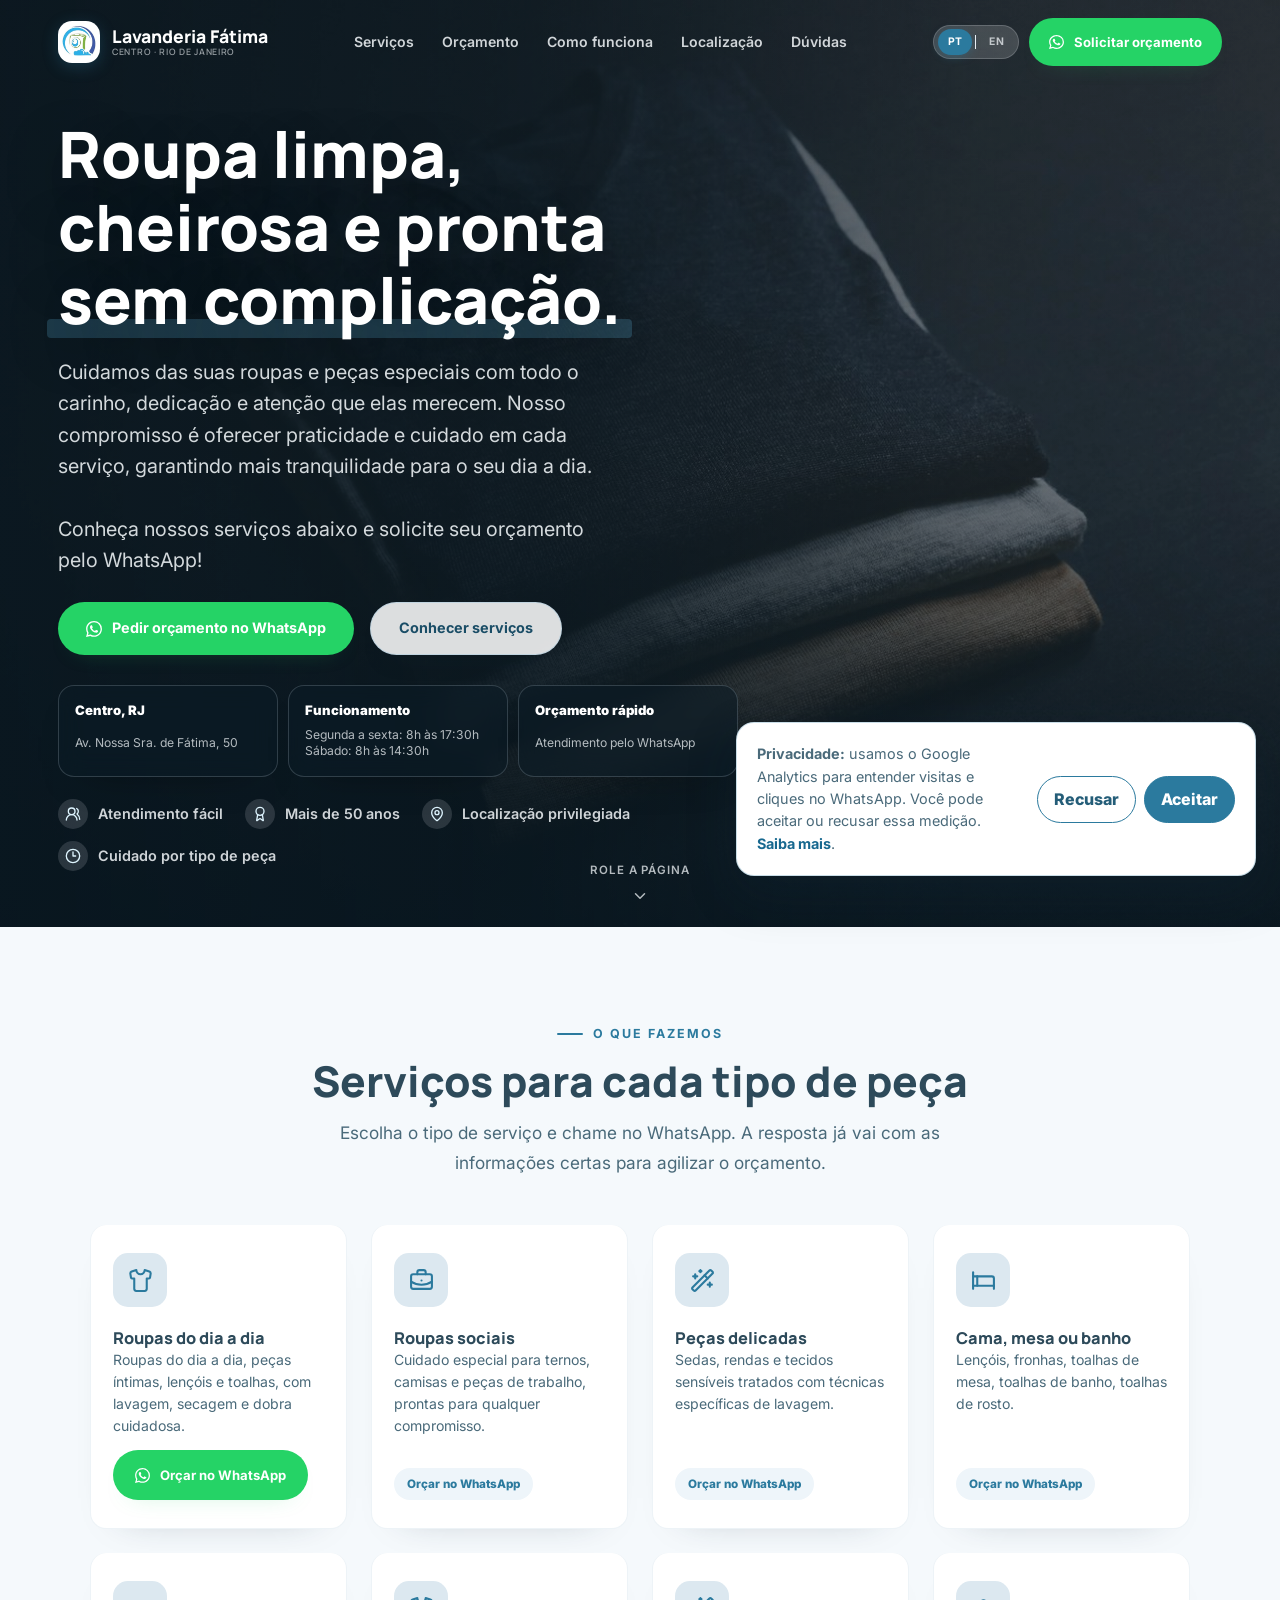
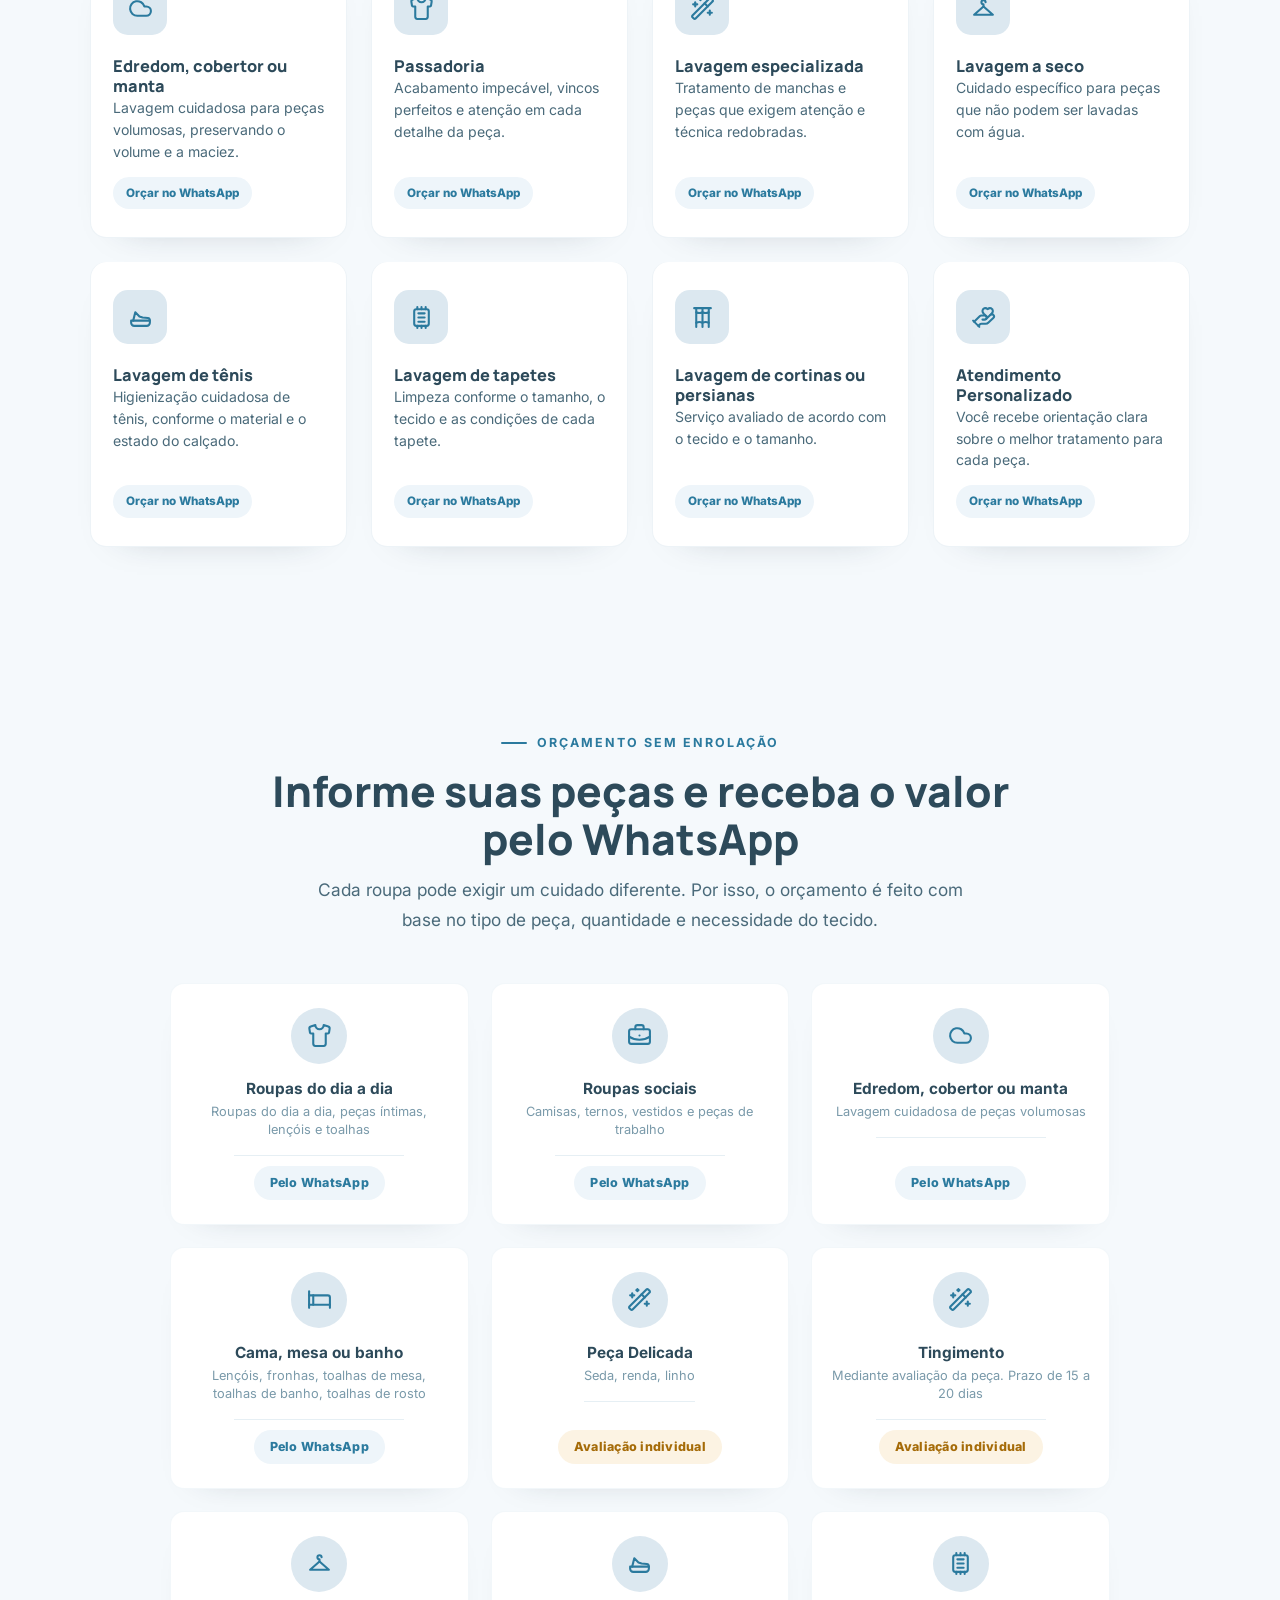
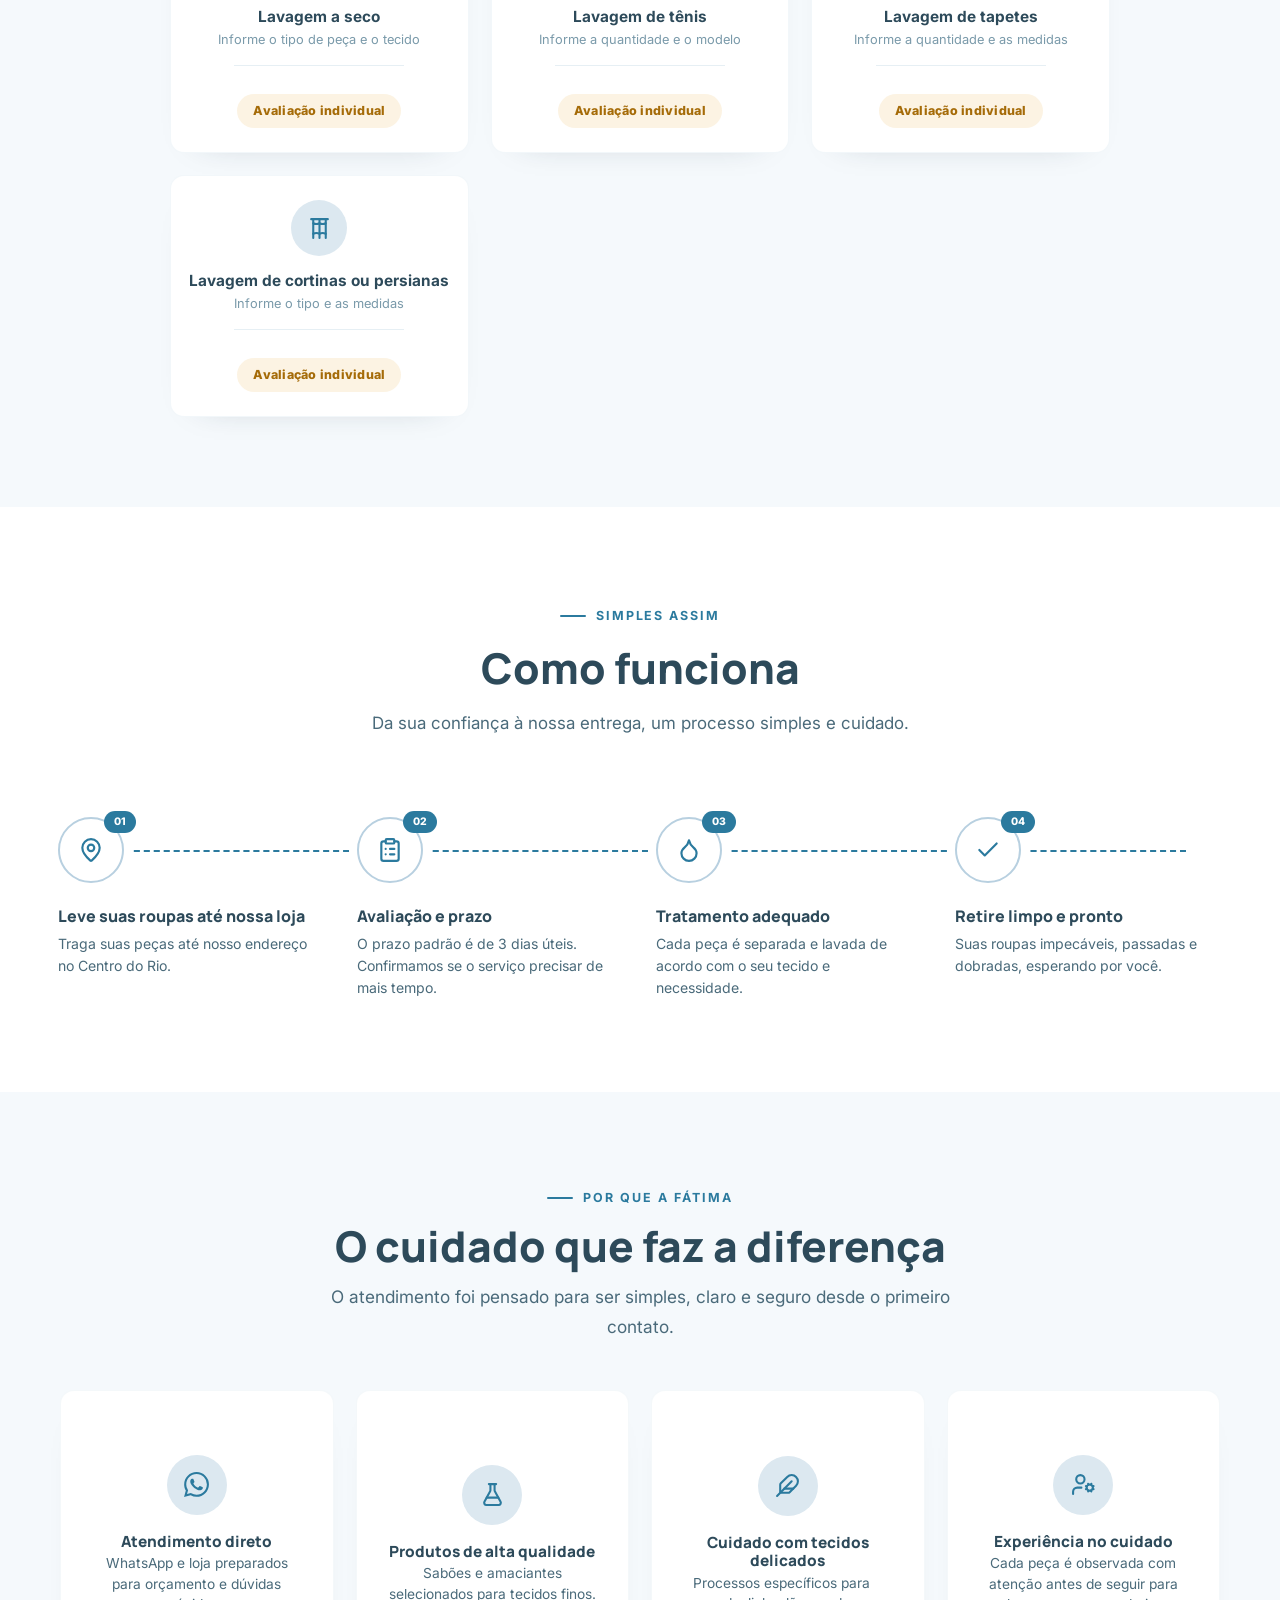
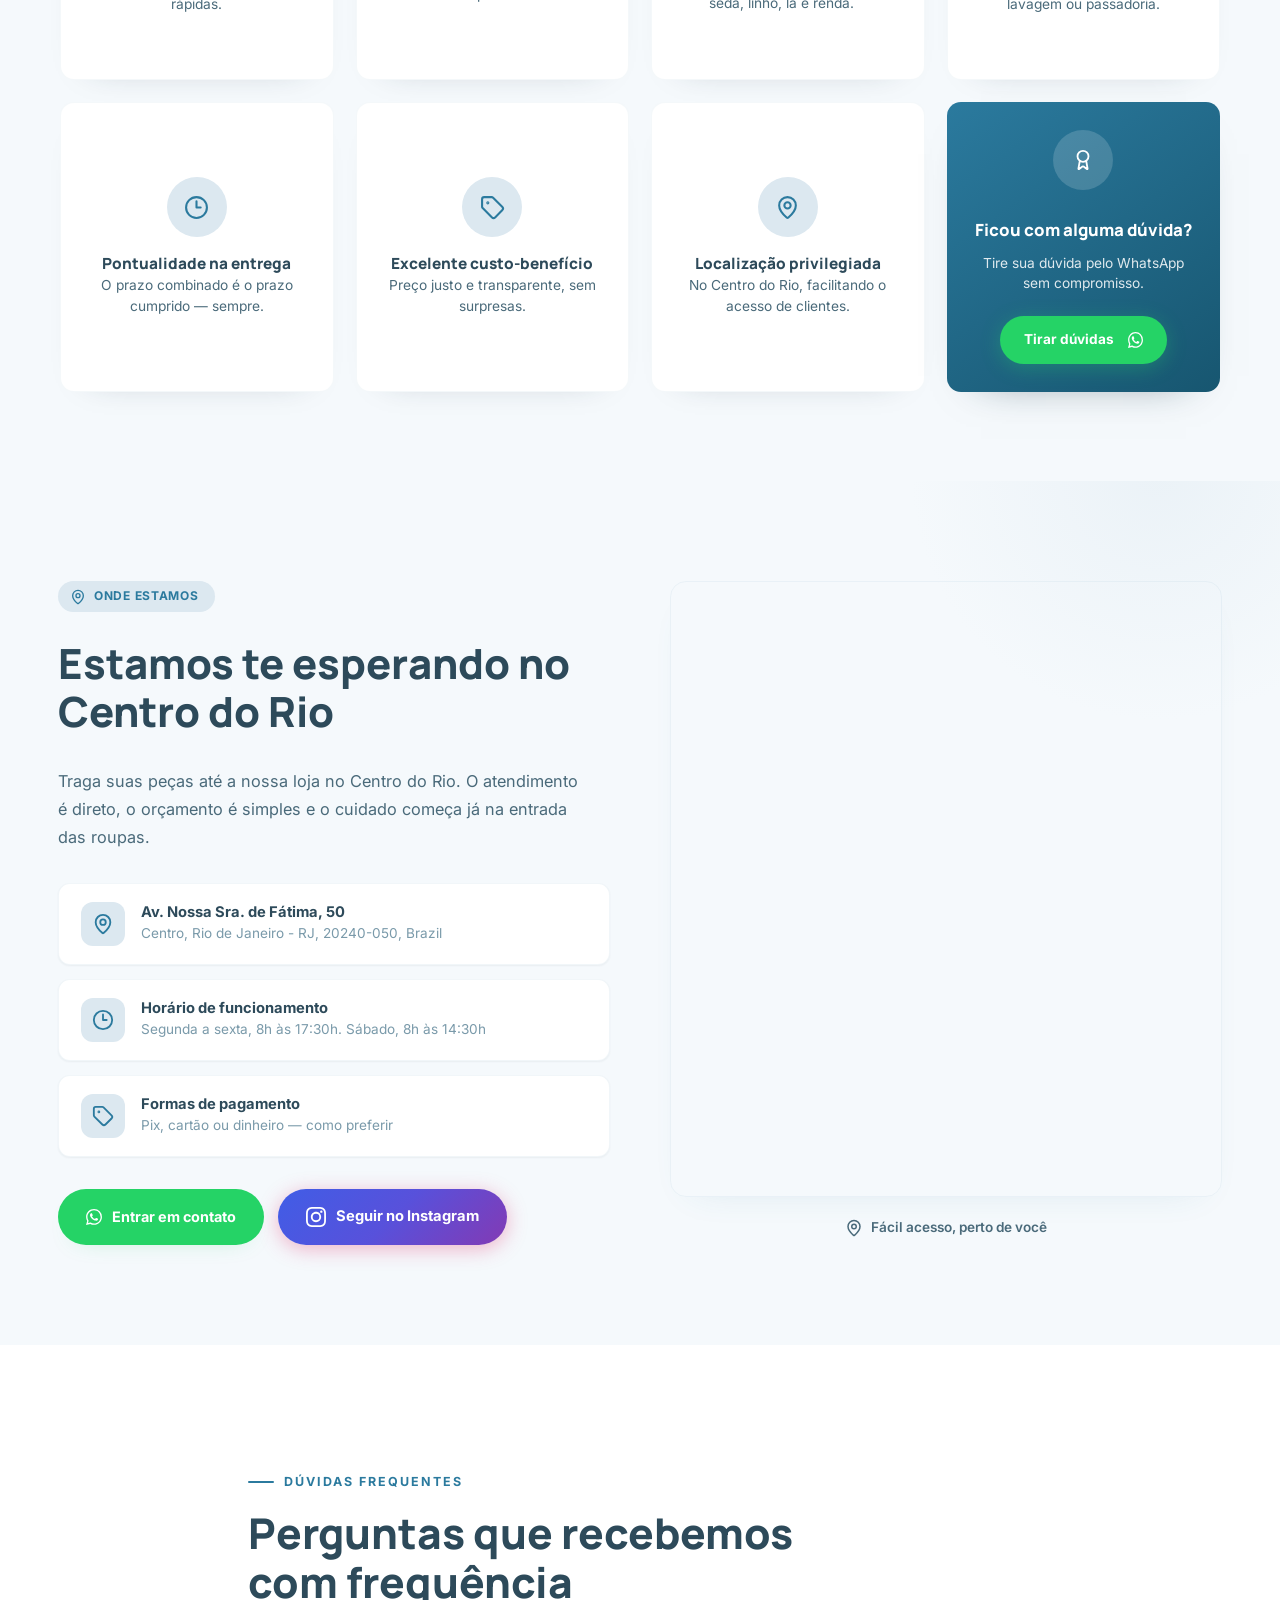
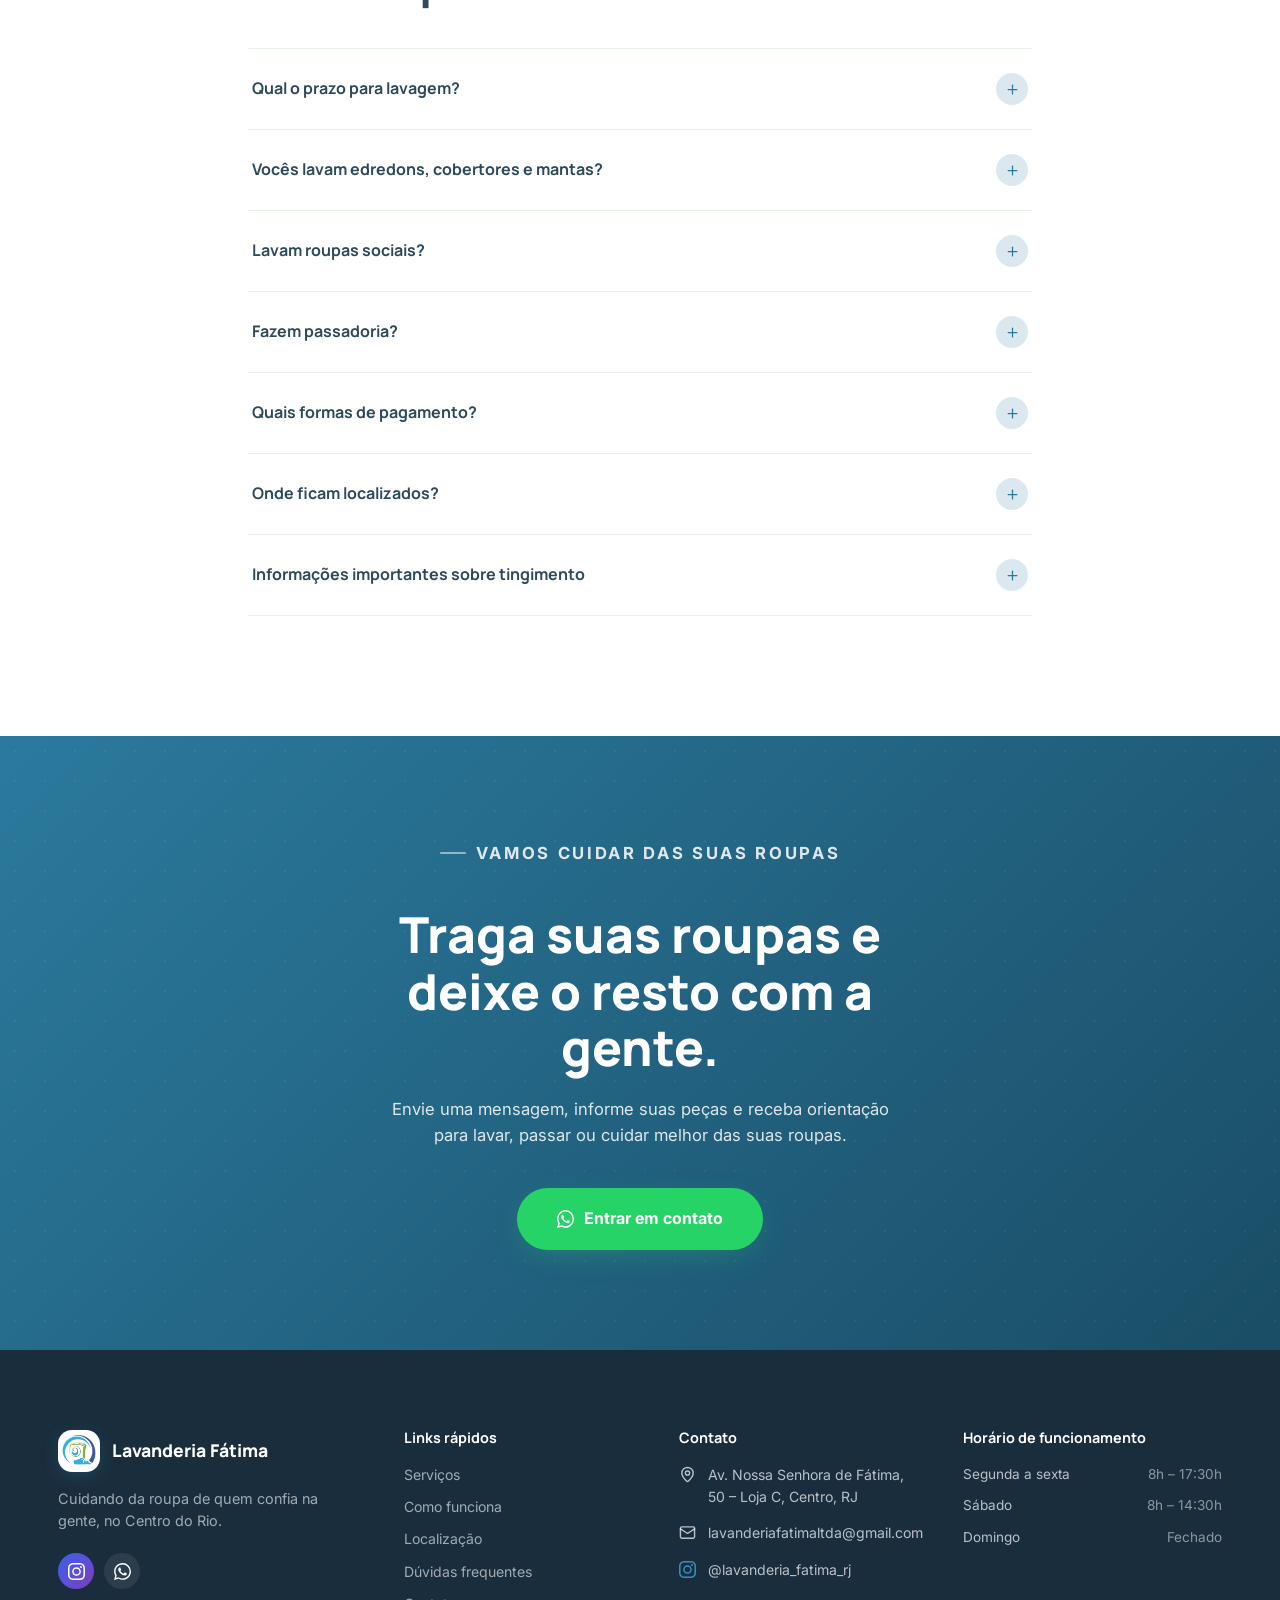
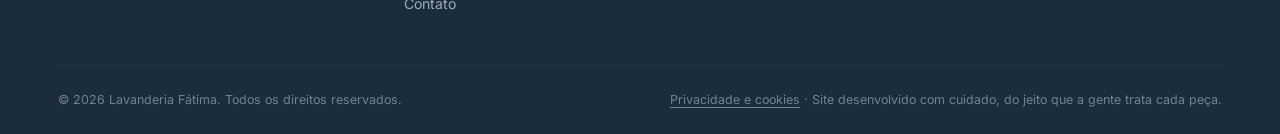
==== commit a2a3b98e: "Update homepage introduction copy" ====
--- a/index.html
+++ b/index.html
@@ -339,7 +339,7 @@
             <div class="container">
                 <div class="hero-content">
                     <h1 class="hero-title" data-reveal="slide-up" style="--i:1" data-translate="heroTitle">Roupa limpa, cheirosa e pronta <br><em>sem complicação.</em></h1>
-                    <p class="hero-lead" data-reveal="slide-up" style="--i:2" data-translate="heroLead">No Centro do Rio, cuidamos de roupas, tênis, tapetes, cortinas, persianas e peças especiais. Solicite seu orçamento pelo WhatsApp.</p>
+                    <p class="hero-lead" data-reveal="slide-up" style="--i:2" data-translate="heroLead">Cuidamos das suas roupas e peças especiais com todo o carinho, dedicação e atenção que elas merecem. Nosso compromisso é oferecer praticidade e cuidado em cada serviço, garantindo mais tranquilidade para o seu dia a dia.<br><br>Conheça nossos serviços abaixo e solicite seu orçamento pelo WhatsApp!</p>
                     
                     <!-- BOTÕES DE AÇÃO -->
                     <div class="hero-ctas" data-reveal="slide-up" style="--i:3">
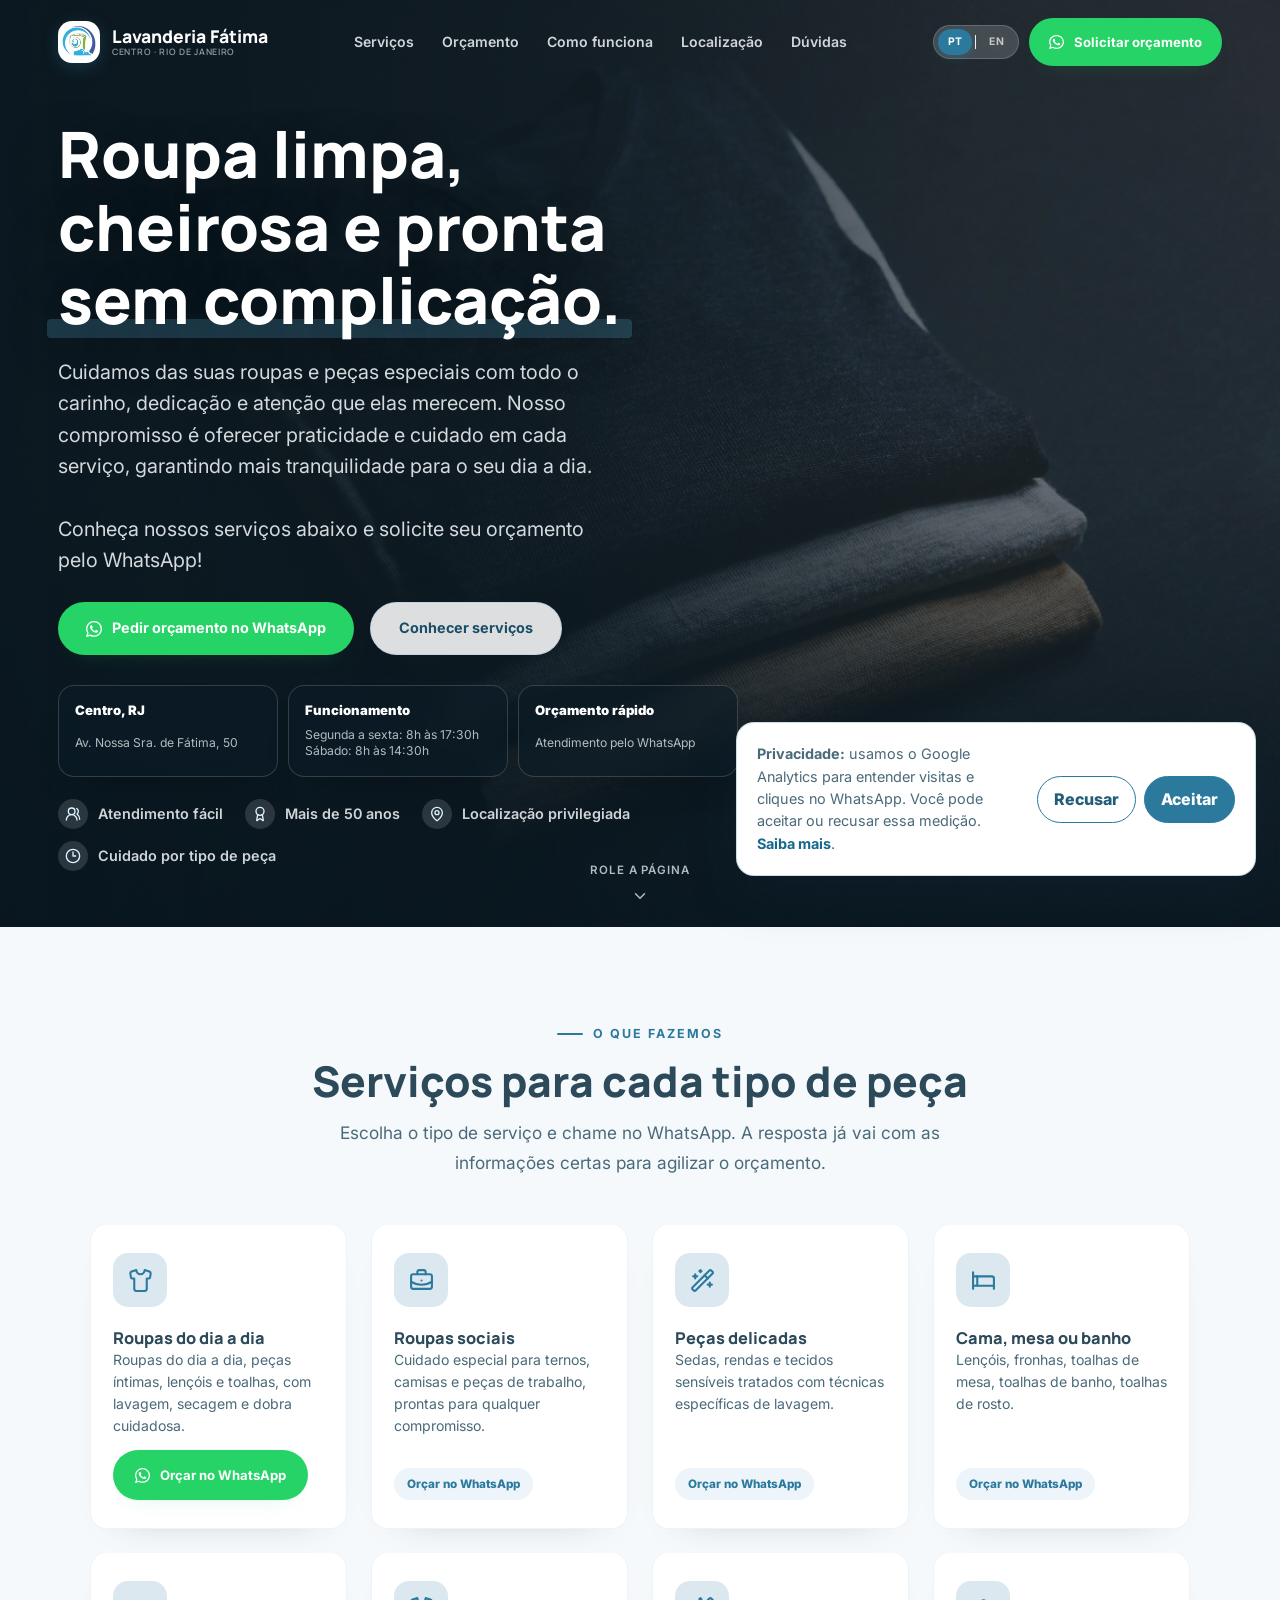
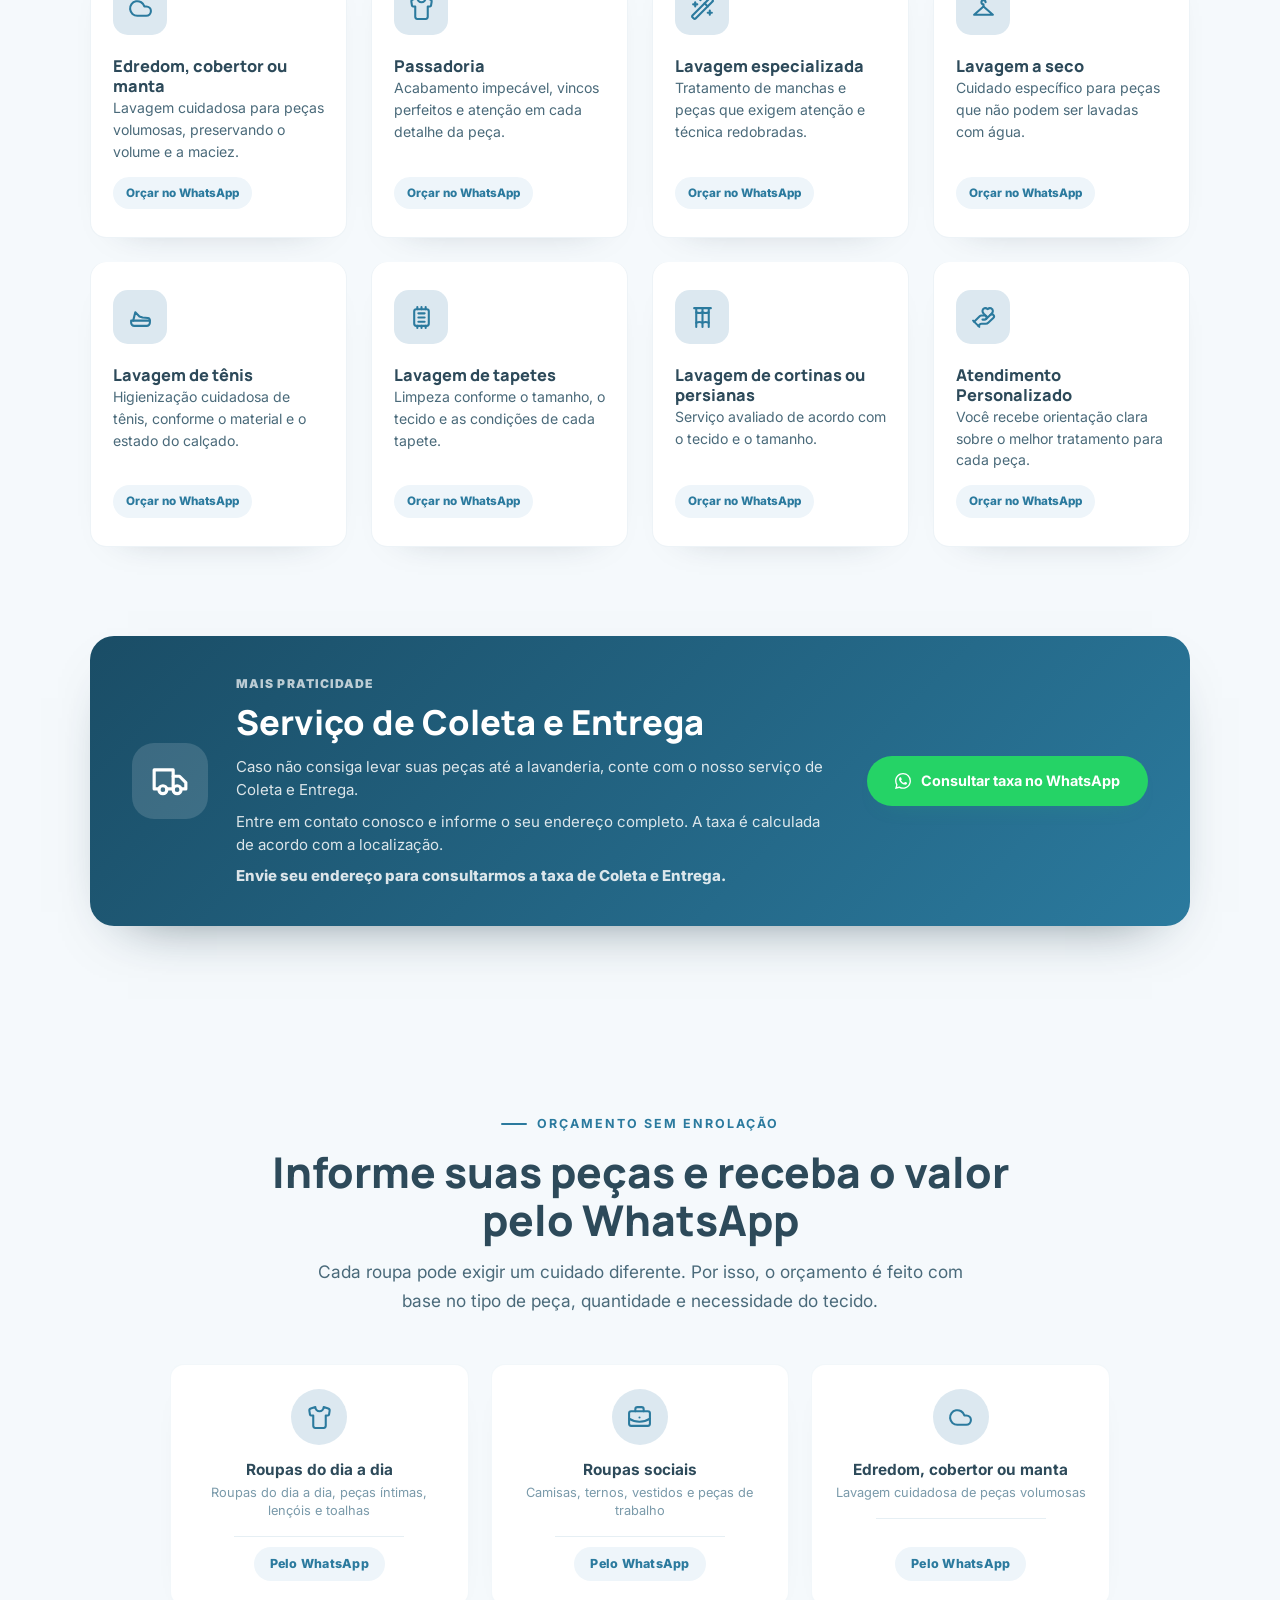
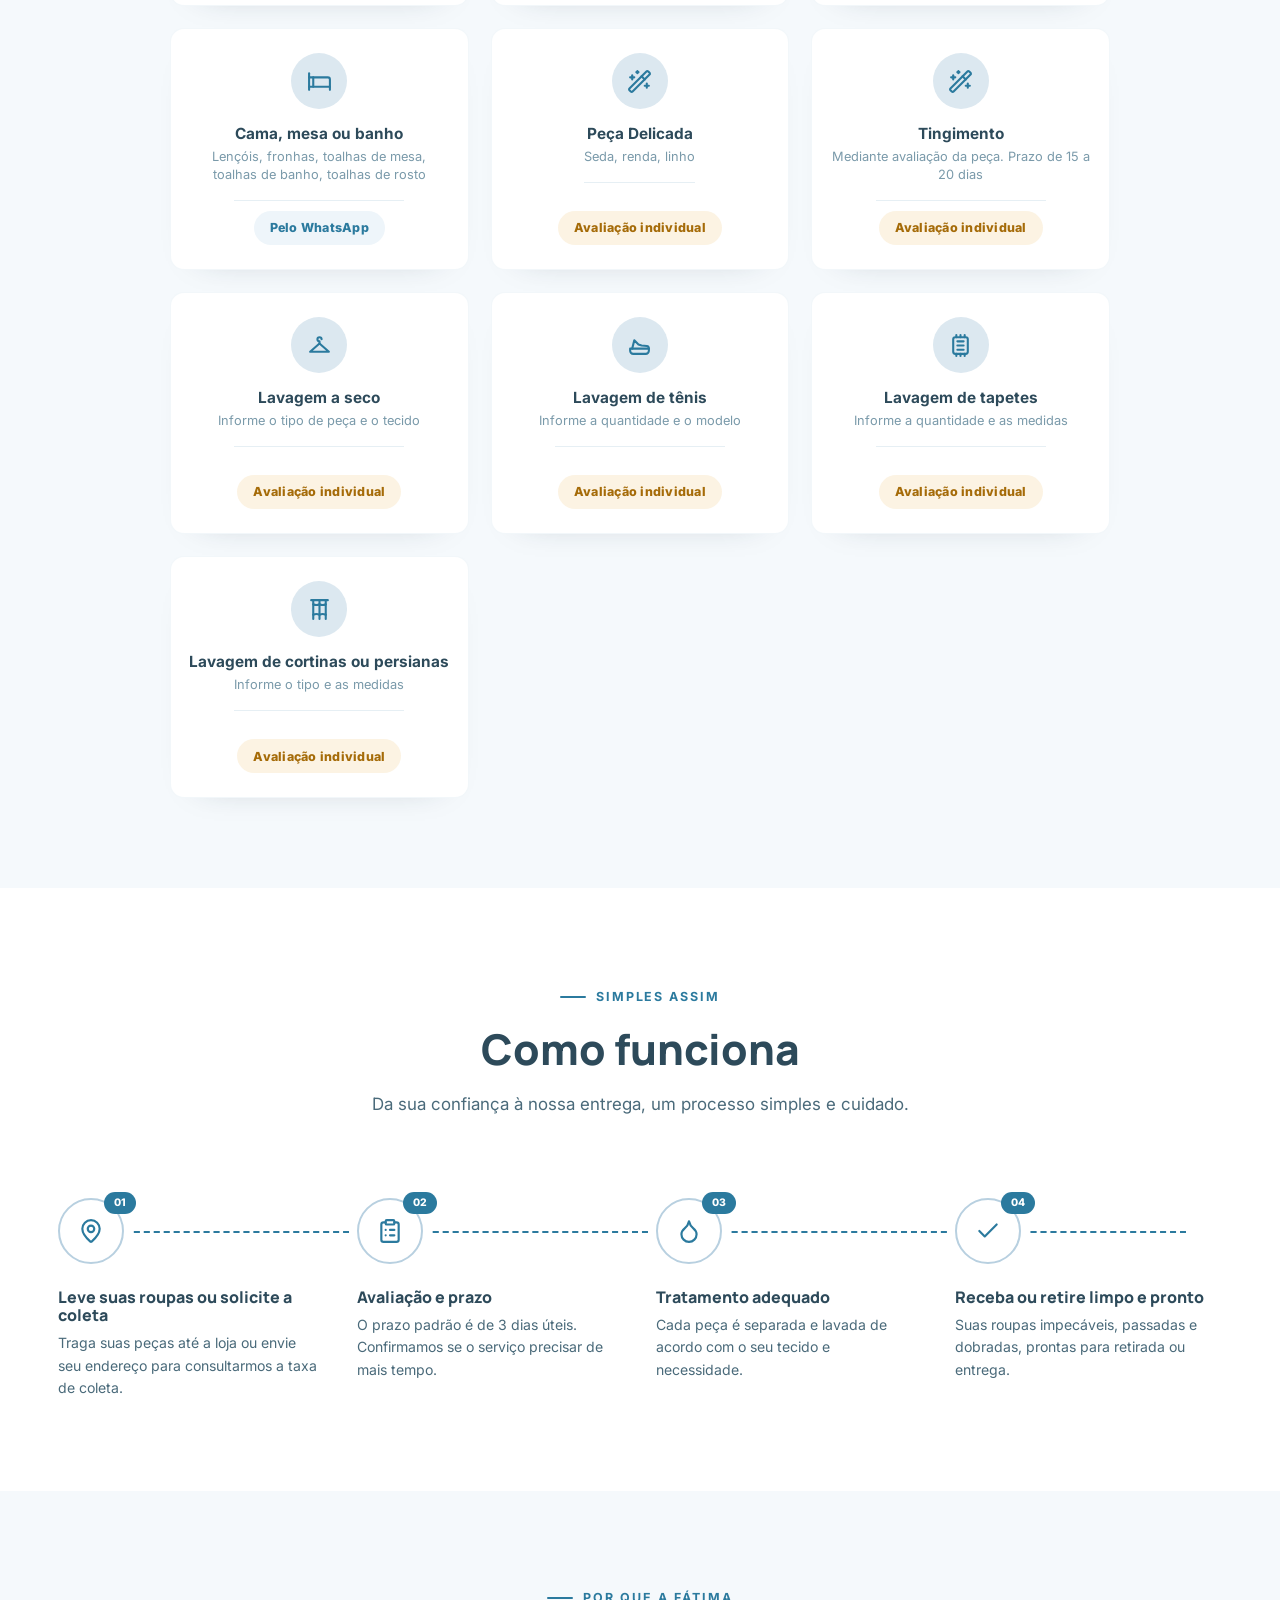
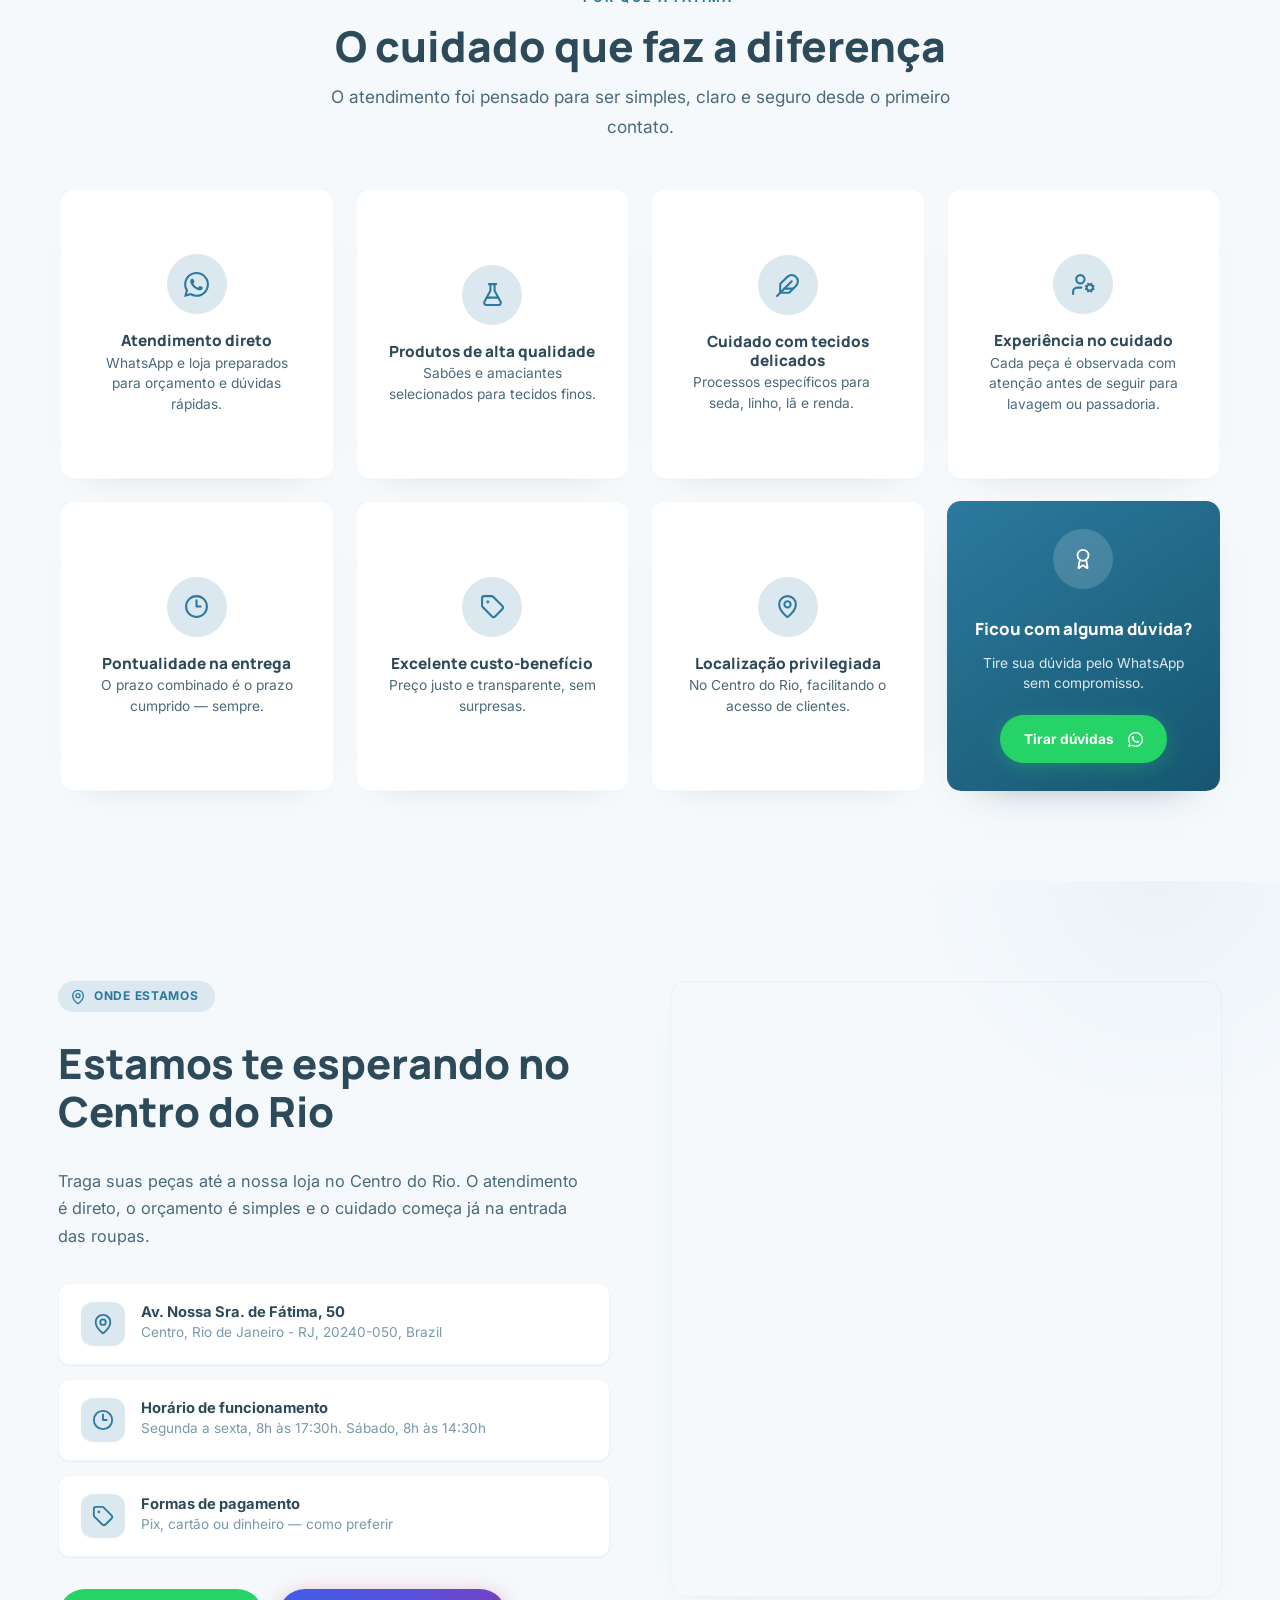
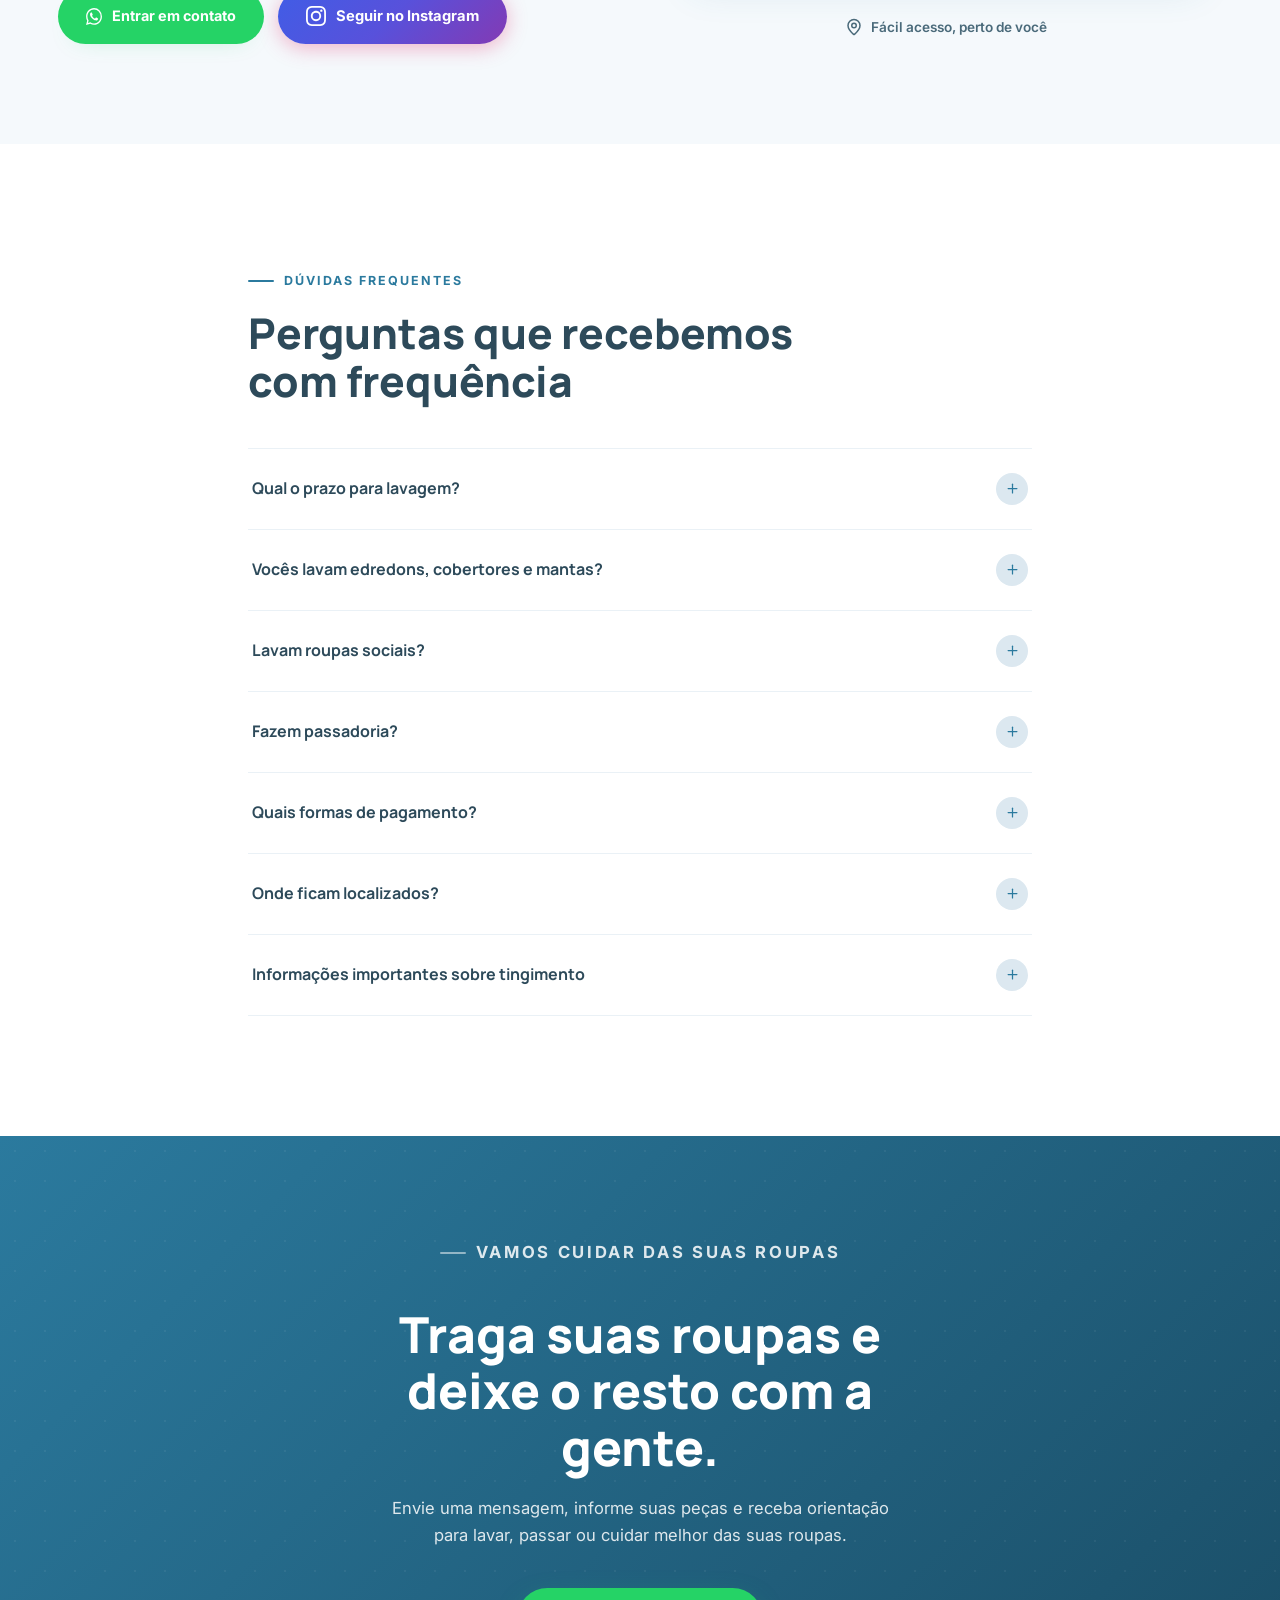
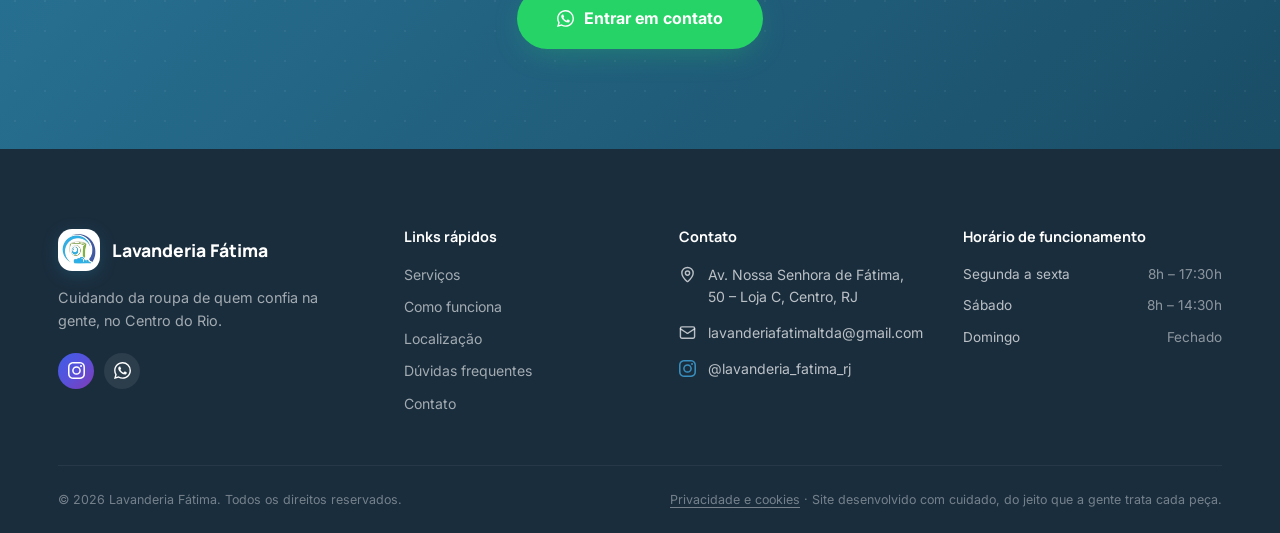
==== commit 2e7eca06: "Add pickup and delivery service" ====
--- a/index.html
+++ b/index.html
@@ -9,7 +9,7 @@
     <meta charset="UTF-8">
     <meta name="viewport" content="width=device-width, initial-scale=1.0, maximum-scale=5.0">
     <title>Lavanderia Fátima | Lavagem e passadoria no Centro do Rio</title>
-    <meta name="description" content="Lavanderia Fátima no Centro do Rio. Lavagem a seco, roupas, tênis, tapetes, cortinas, persianas e passadoria com orçamento pelo WhatsApp.">
+    <meta name="description" content="Lavanderia Fátima no Centro do Rio. Lavagem a seco, roupas, tênis, tapetes, cortinas, persianas, passadoria, coleta e entrega.">
     <meta name="robots" content="index, follow, max-image-preview:large">
     <meta name="author" content="Lavanderia Fátima">
     <meta name="geo.region" content="BR-RJ">
@@ -48,7 +48,7 @@
         "@context": "https://schema.org",
         "@type": "DryCleaningOrLaundry",
         "name": "Lavanderia Fátima",
-        "description": "Lavanderia no Centro do Rio de Janeiro com lavagem a seco, roupas, tênis, tapetes, cortinas, persianas, edredons e passadoria.",
+        "description": "Lavanderia no Centro do Rio de Janeiro com lavagem a seco, roupas, tênis, tapetes, cortinas, persianas, edredons, passadoria, coleta e entrega.",
         "telephone": "+55 21 2232-6565",
         "email": "lavanderiafatimaltda@gmail.com",
         "priceRange": "$$",
@@ -243,6 +243,12 @@
                 <path d="M4 3h16M6 3v18M18 3v18M12 3v18"/>
                 <path d="M6 7c2 1 4 1 6 0M12 7c2 1 4 1 6 0M6 17c2-1 4-1 6 0M12 17c2-1 4-1 6 0"/>
             </symbol>
+            <symbol id="icon-truck" viewBox="0 0 24 24" fill="none" stroke="currentColor" stroke-width="2" stroke-linecap="round" stroke-linejoin="round">
+                <path d="M10 17h4V5H2v12h3"/>
+                <path d="M14 9h4l4 4v4h-3"/>
+                <circle cx="7.5" cy="17.5" r="2.5"/>
+                <circle cx="16.5" cy="17.5" r="2.5"/>
+            </symbol>
             <symbol id="icon-award" viewBox="0 0 24 24" fill="none" stroke="currentColor" stroke-width="2" stroke-linecap="round" stroke-linejoin="round">
                 <path d="m15.477 12.89 1.515 8.526a.5.5 0 0 1-.81.47l-3.58-2.687a1 1 0 0 0-1.197 0l-3.586 2.686a.5.5 0 0 1-.81-.469l1.514-8.526" />
                   <circle cx="12" cy="8" r="6" />
@@ -492,6 +498,30 @@
         </section>
 
         <!-- ============================================================
+             SERVIÇO DE COLETA E ENTREGA
+             ============================================================ -->
+        <section class="pickup-delivery" id="coleta-entrega" aria-label="Serviço de Coleta e Entrega">
+            <div class="container">
+                <article class="pickup-delivery-card" data-reveal="slide-up">
+                    <span class="pickup-delivery-icon" aria-hidden="true">
+                        <svg viewBox="0 0 24 24"><use href="#icon-truck"/></svg>
+                    </span>
+                    <div class="pickup-delivery-copy">
+                        <p class="pickup-delivery-eyebrow" data-translate="pickupEyebrow">Mais praticidade</p>
+                        <h2 data-translate="pickupTitle">Serviço de Coleta e Entrega</h2>
+                        <p data-translate="pickupIntro">Caso não consiga levar suas peças até a lavanderia, conte com o nosso serviço de Coleta e Entrega.</p>
+                        <p data-translate="pickupRate">Entre em contato conosco e informe o seu endereço completo. A taxa é calculada de acordo com a localização.</p>
+                        <p class="pickup-delivery-prompt" data-translate="pickupPrompt">Envie seu endereço para consultarmos a taxa de Coleta e Entrega.</p>
+                    </div>
+                    <a href="https://wa.me/552122326565" class="btn btn-primary btn-whatsapp js-whatsapp pickup-delivery-cta" data-message-pt="Olá! Gostaria de consultar a taxa do serviço de Coleta e Entrega. Meu endereço completo é: " data-message-en="Hello! I would like to check the pickup and delivery fee. My full address is: " data-whatsapp-label="consulta_taxa_coleta_entrega" aria-label="Consultar taxa de Coleta e Entrega pelo WhatsApp">
+                        <img class="icon-img icon-img--light" src="assets/icons/whatsapp.svg" alt="" aria-hidden="true">
+                        <span data-translate="pickupCta">Consultar taxa no WhatsApp</span>
+                    </a>
+                </article>
+            </div>
+        </section>
+
+        <!-- ============================================================
              SEÇÃO PREÇOS - CARDS
              ============================================================ -->
         <section class="pricing" id="precos" aria-label="Tabela de preços">
@@ -538,8 +568,8 @@
                             </svg>
                             <span class="process-number">01</span>
                         </div>
-                        <h3 data-translate="process1Title">Leve suas roupas até nossa loja</h3>
-                        <p data-translate="process1Desc">Traga suas peças até nosso endereço no Centro do Rio.</p>
+                        <h3 data-translate="process1Title">Leve suas roupas ou solicite a coleta</h3>
+                        <p data-translate="process1Desc">Traga suas peças até a loja ou envie seu endereço para consultarmos a taxa de coleta.</p>
                     </div>
                     <div class="process-step" data-reveal="slide-up" style="--i:1">
                         <div class="process-node">
@@ -568,8 +598,8 @@
                             </svg>
                             <span class="process-number">04</span>
                         </div>
-                        <h3 data-translate="process4Title">Retire limpo e pronto</h3>
-                        <p data-translate="process4Desc">Suas roupas impecáveis, passadas e dobradas, esperando por você.</p>
+                        <h3 data-translate="process4Title">Receba ou retire limpo e pronto</h3>
+                        <p data-translate="process4Desc">Suas roupas impecáveis, passadas e dobradas, prontas para retirada ou entrega.</p>
                     </div>
                 </div>
             </div>
--- a/style.css
+++ b/style.css
@@ -3072,6 +3072,119 @@
     content: 'Quote on WhatsApp';
 }
 
+.pickup-delivery {
+    padding: 0 0 92px;
+    background: var(--pastel-white);
+}
+
+.pickup-delivery-card {
+    display: grid;
+    grid-template-columns: auto minmax(0, 1fr) auto;
+    align-items: center;
+    gap: 28px;
+    max-width: 1100px;
+    margin: 0 auto;
+    padding: 38px 42px;
+    border-radius: 24px;
+    color: #fff;
+    background: linear-gradient(135deg, var(--blue-primary-dark), var(--blue-primary));
+    box-shadow: 0 24px 58px -38px rgba(13, 42, 56, .72);
+}
+
+.pickup-delivery-icon {
+    width: 76px;
+    height: 76px;
+    display: inline-flex;
+    align-items: center;
+    justify-content: center;
+    flex-shrink: 0;
+    border-radius: 22px;
+    color: #fff;
+    background: rgba(255, 255, 255, .14);
+}
+
+.pickup-delivery-icon svg {
+    width: 38px;
+    height: 38px;
+}
+
+.pickup-delivery-copy {
+    max-width: 650px;
+}
+
+.pickup-delivery-eyebrow {
+    margin-bottom: 8px;
+    color: rgba(255, 255, 255, .7);
+    font-size: .76rem;
+    font-weight: 900;
+    letter-spacing: .09em;
+    text-transform: uppercase;
+}
+
+.pickup-delivery-copy h2 {
+    margin-bottom: 14px;
+    color: #fff;
+    font-size: clamp(1.55rem, 3vw, 2.15rem);
+    line-height: 1.15;
+}
+
+.pickup-delivery-copy > p:not(.pickup-delivery-eyebrow) {
+    margin-top: 8px;
+    color: rgba(255, 255, 255, .84);
+    font-size: .94rem;
+    line-height: 1.55;
+}
+
+.pickup-delivery-copy .pickup-delivery-prompt {
+    color: #fff;
+    font-weight: 800;
+}
+
+.pickup-delivery-cta {
+    width: max-content;
+    justify-self: end;
+    white-space: nowrap;
+}
+
+@media (max-width: 860px) {
+    .pickup-delivery-card {
+        grid-template-columns: auto minmax(0, 1fr);
+    }
+
+    .pickup-delivery-cta {
+        grid-column: 2;
+        justify-self: start;
+    }
+}
+
+@media (max-width: 620px) {
+    .pickup-delivery {
+        padding: 0 0 64px;
+    }
+
+    .pickup-delivery-card {
+        grid-template-columns: 1fr;
+        gap: 20px;
+        padding: 28px 22px;
+        border-radius: 20px;
+    }
+
+    .pickup-delivery-icon {
+        width: 64px;
+        height: 64px;
+        border-radius: 18px;
+    }
+
+    .pickup-delivery-cta {
+        grid-column: 1;
+        width: 100%;
+        justify-self: stretch;
+        justify-content: center;
+        white-space: normal;
+        text-align: center;
+    }
+}
+
 .pricing {
     overflow: visible;
 }
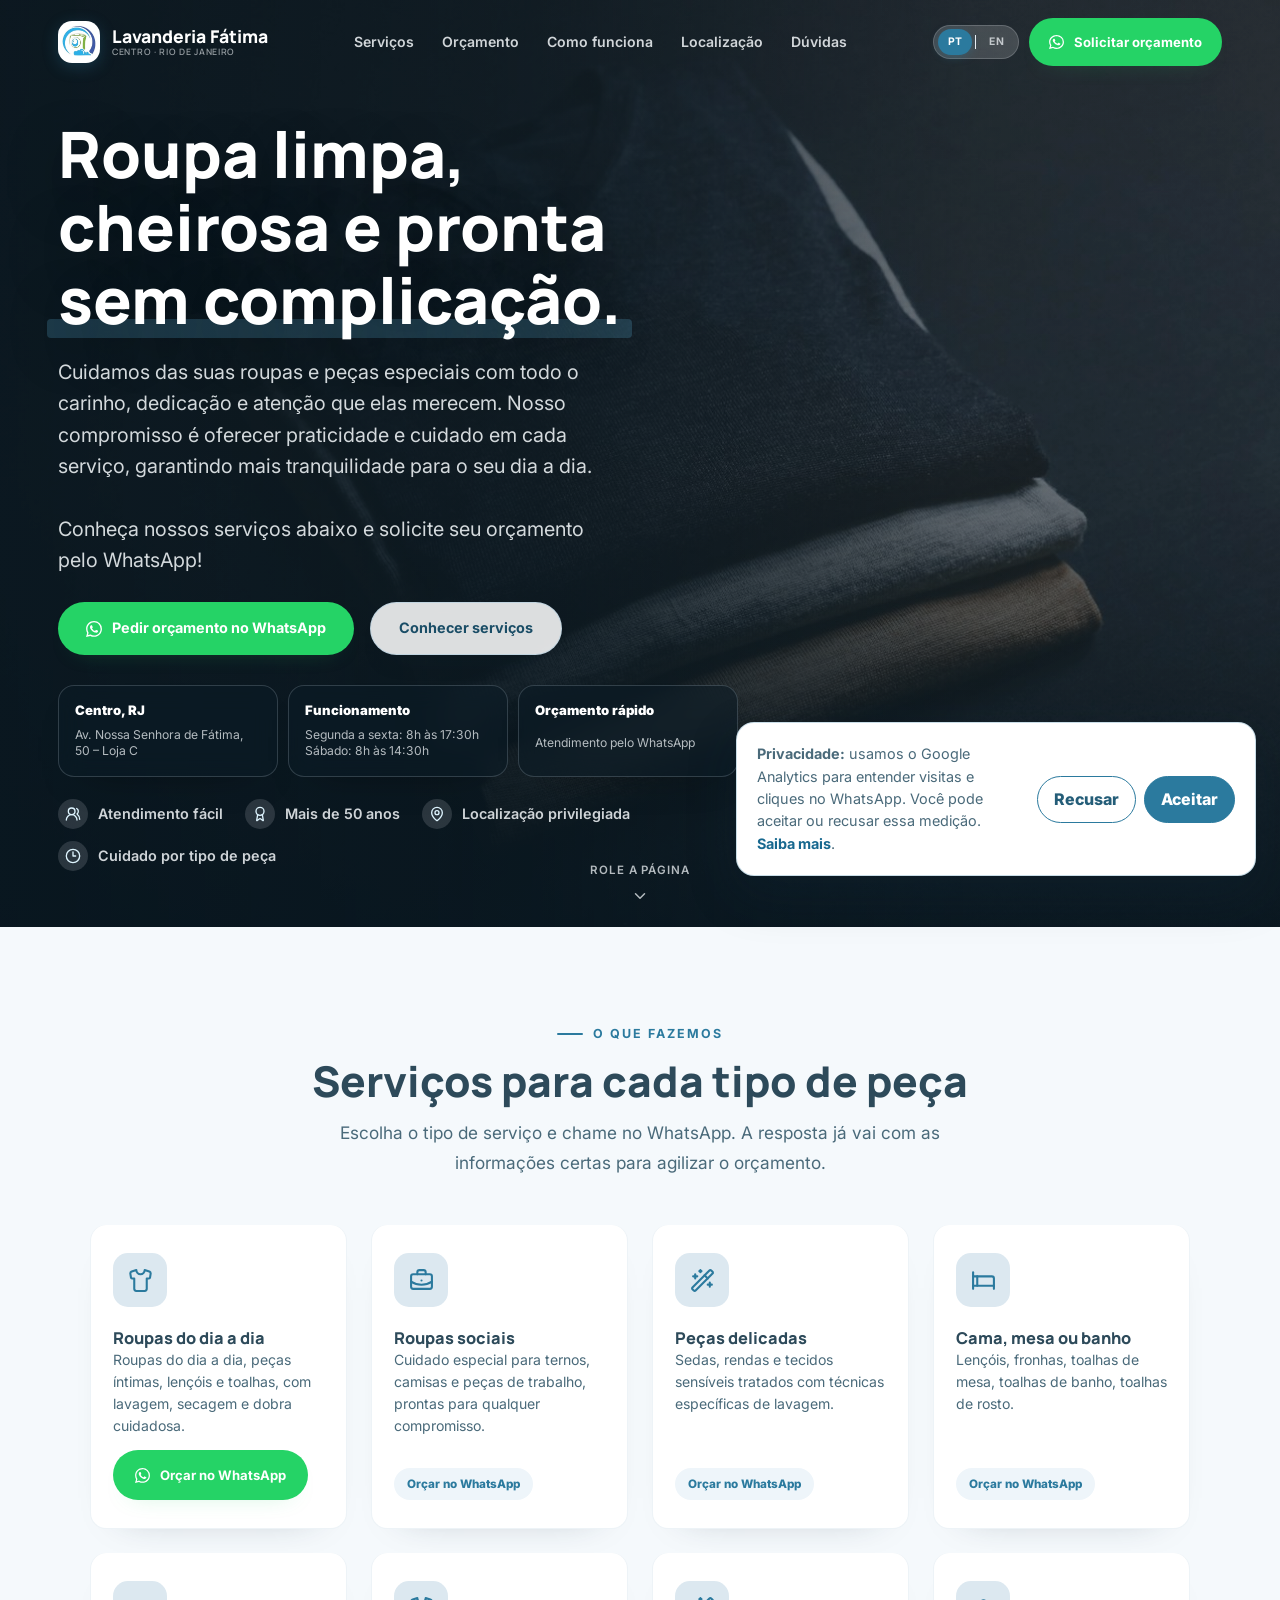
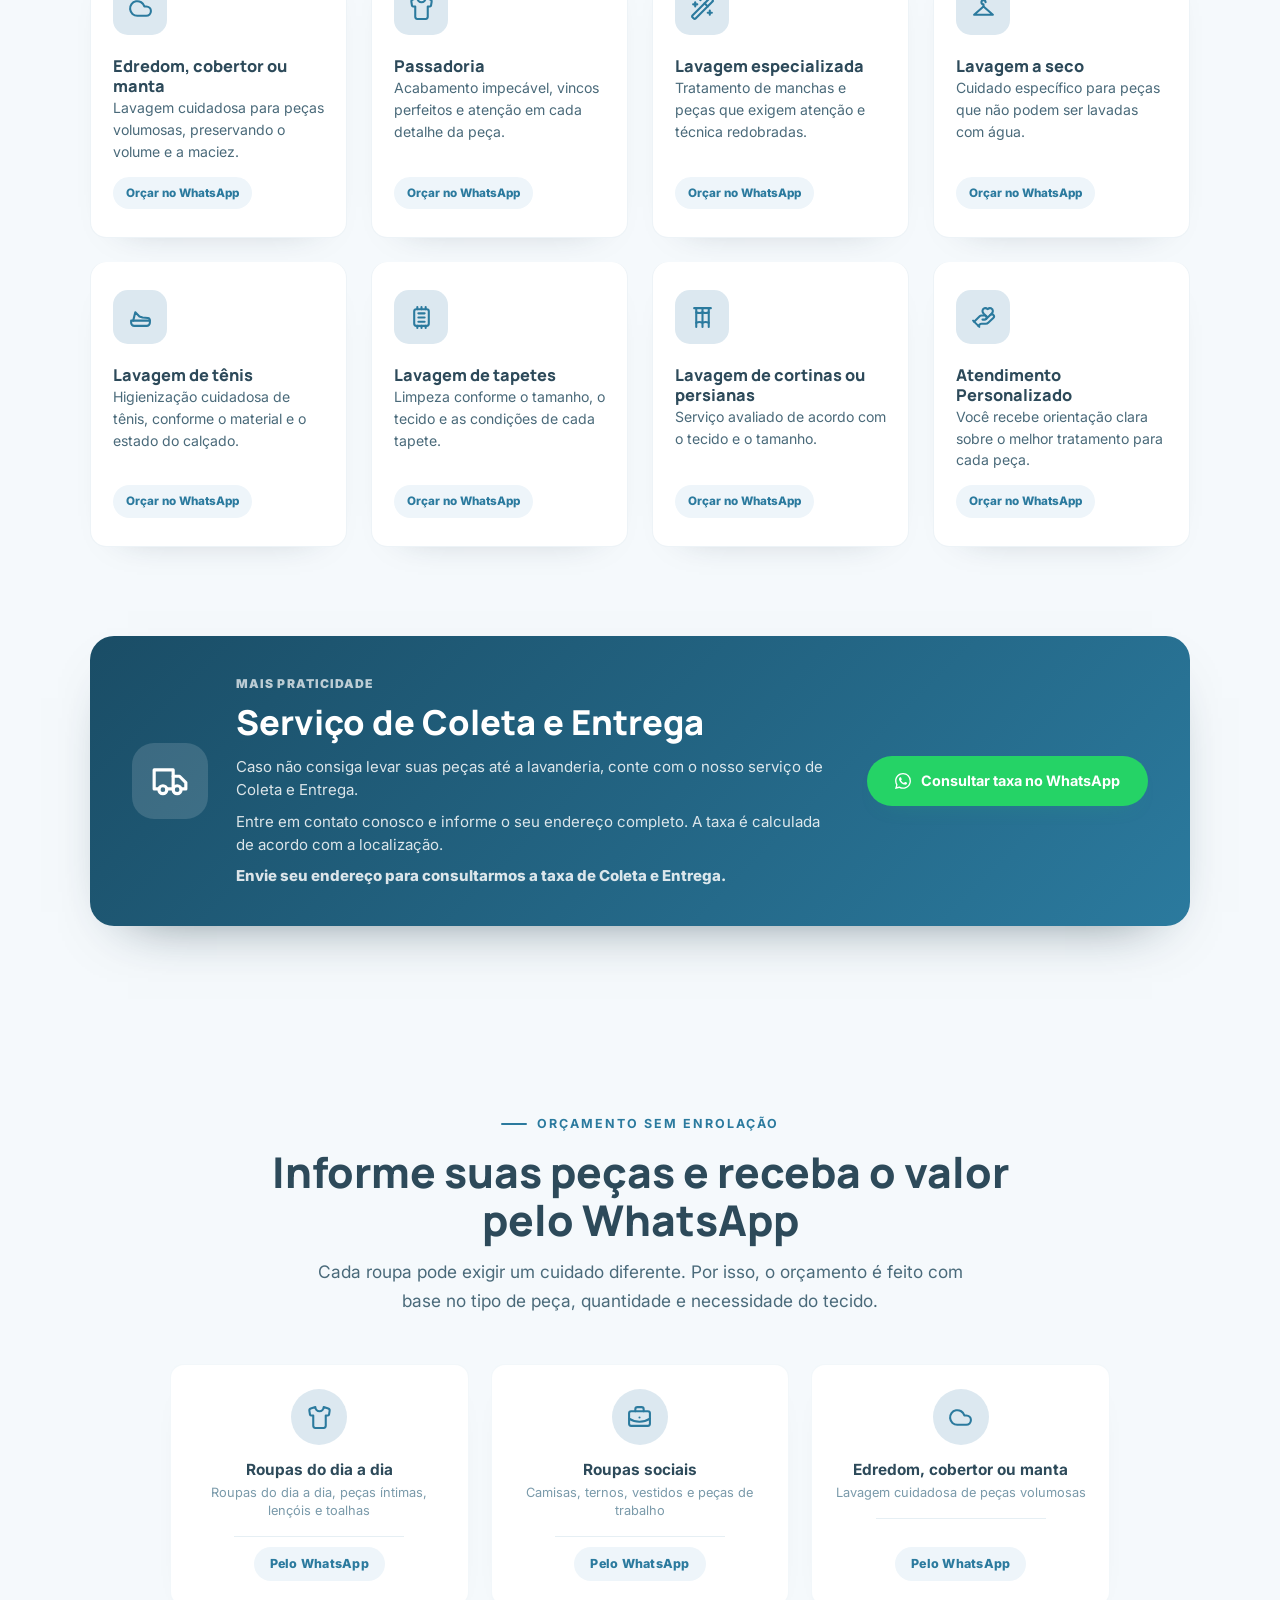
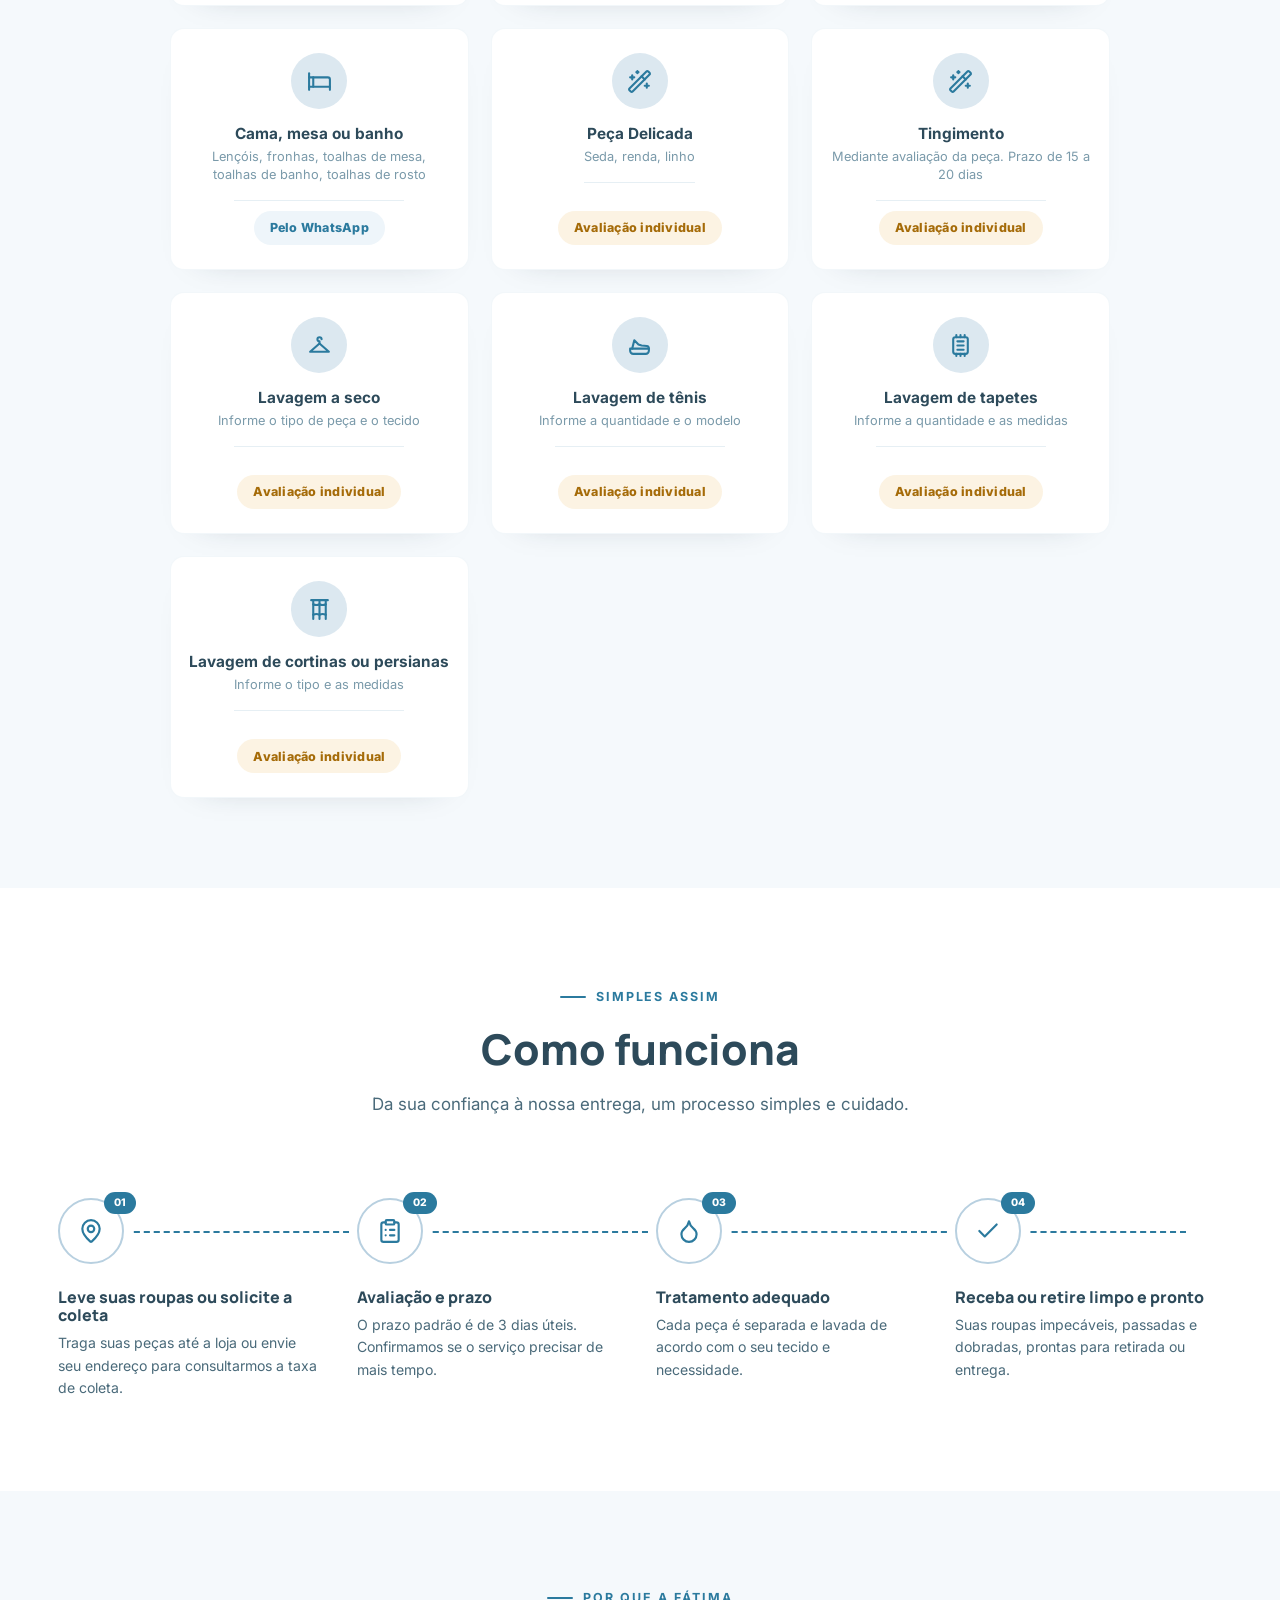
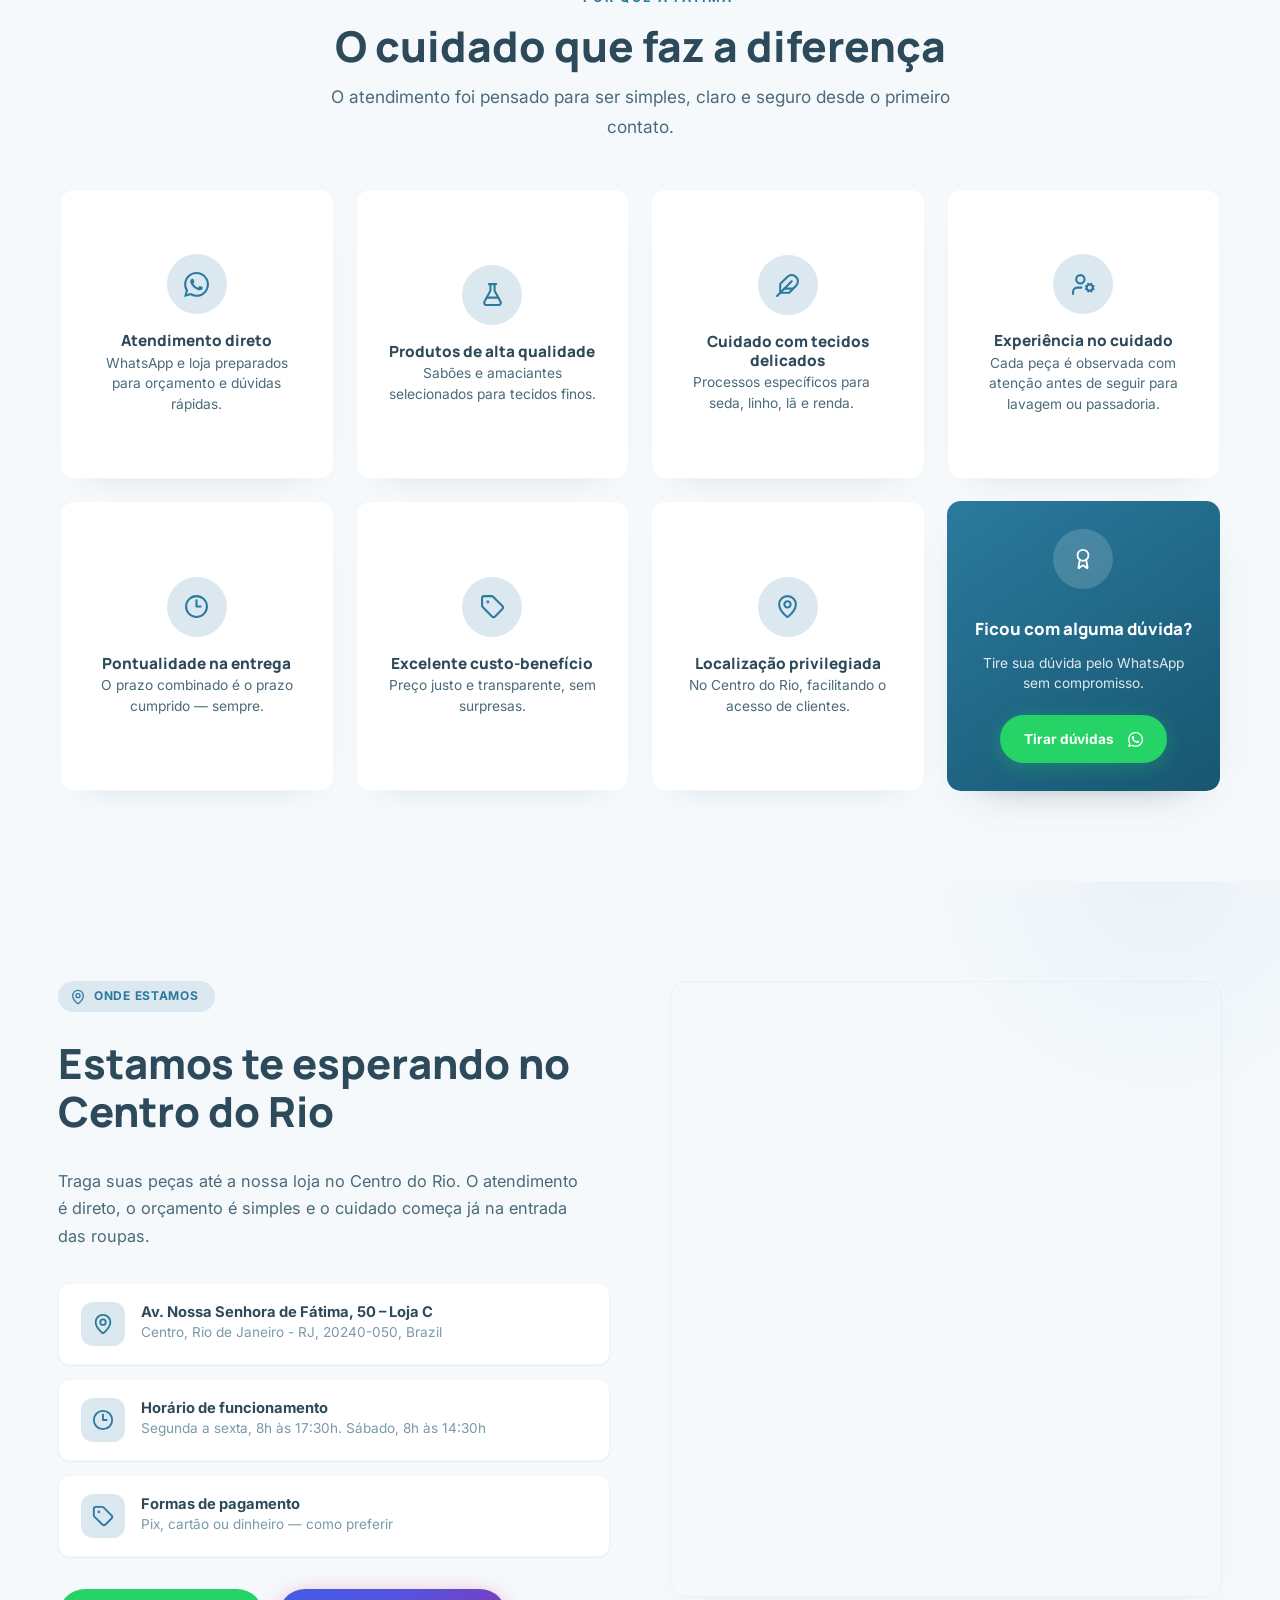
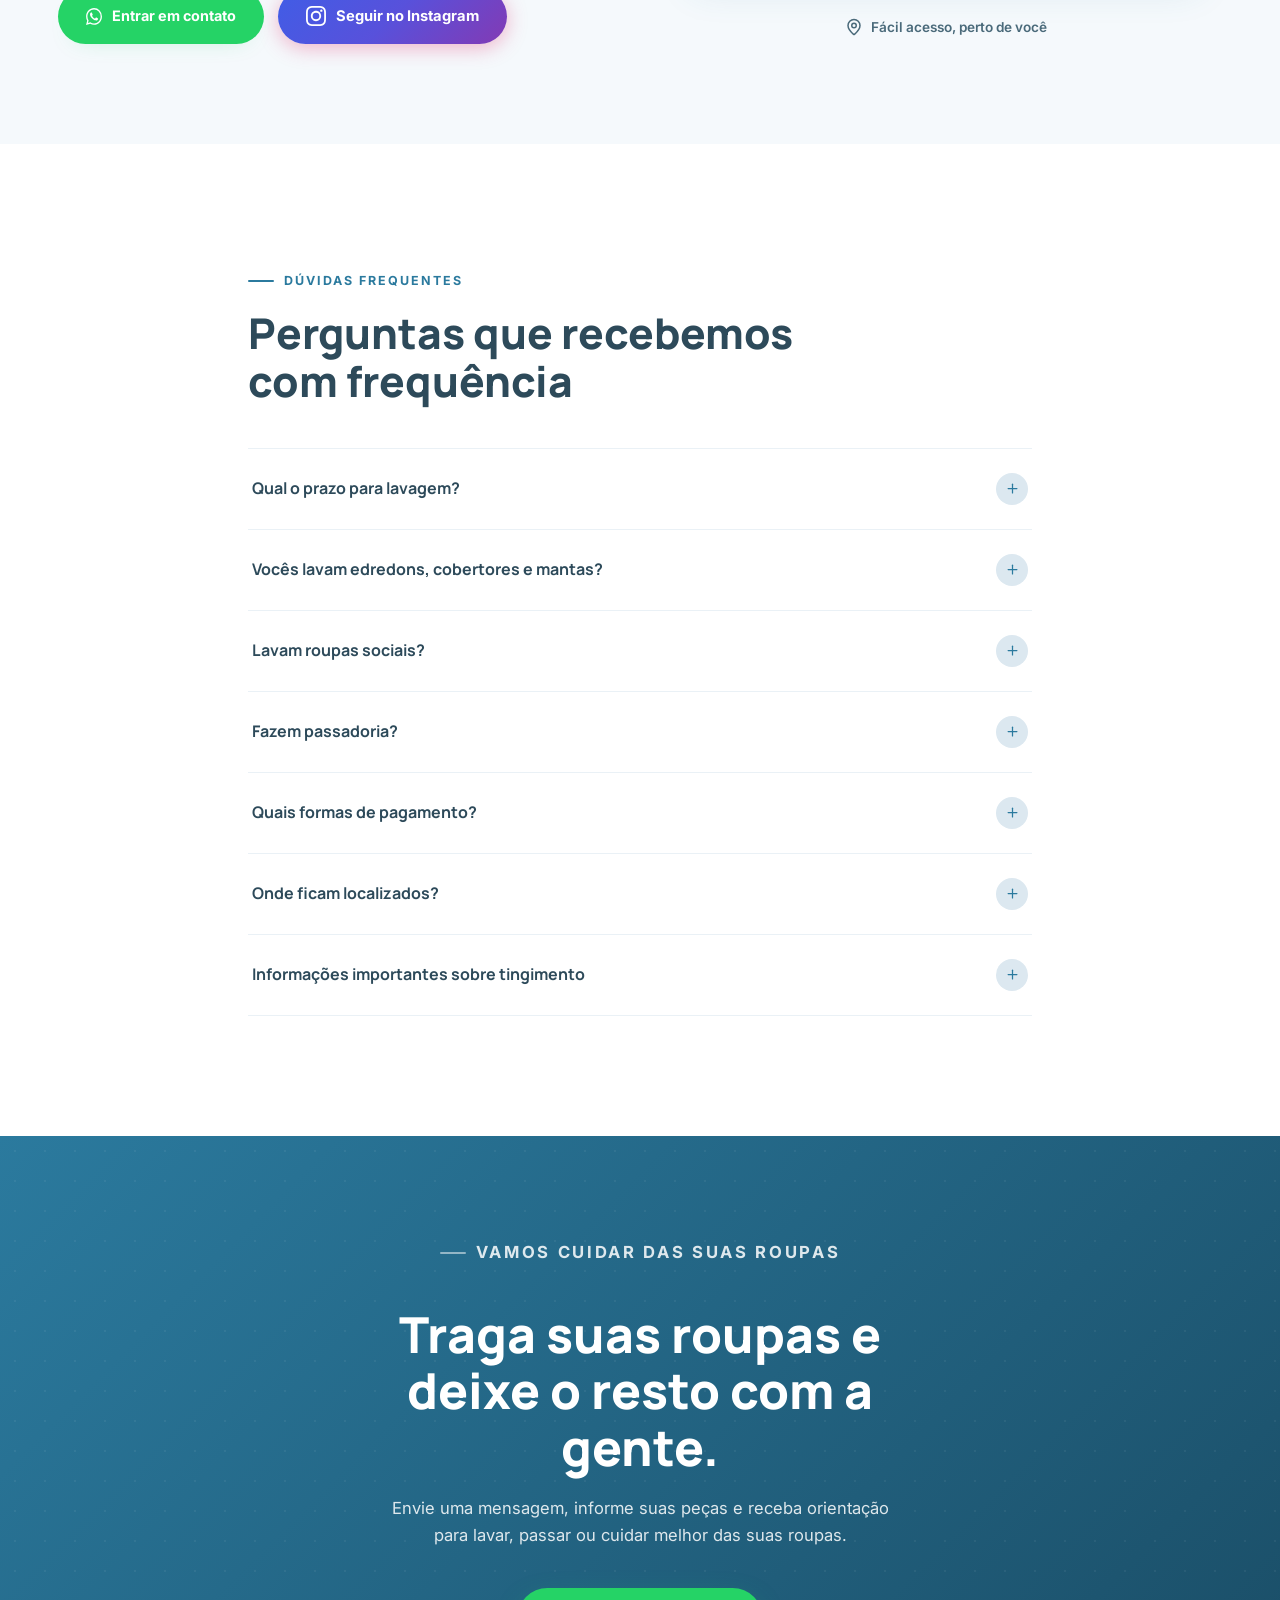
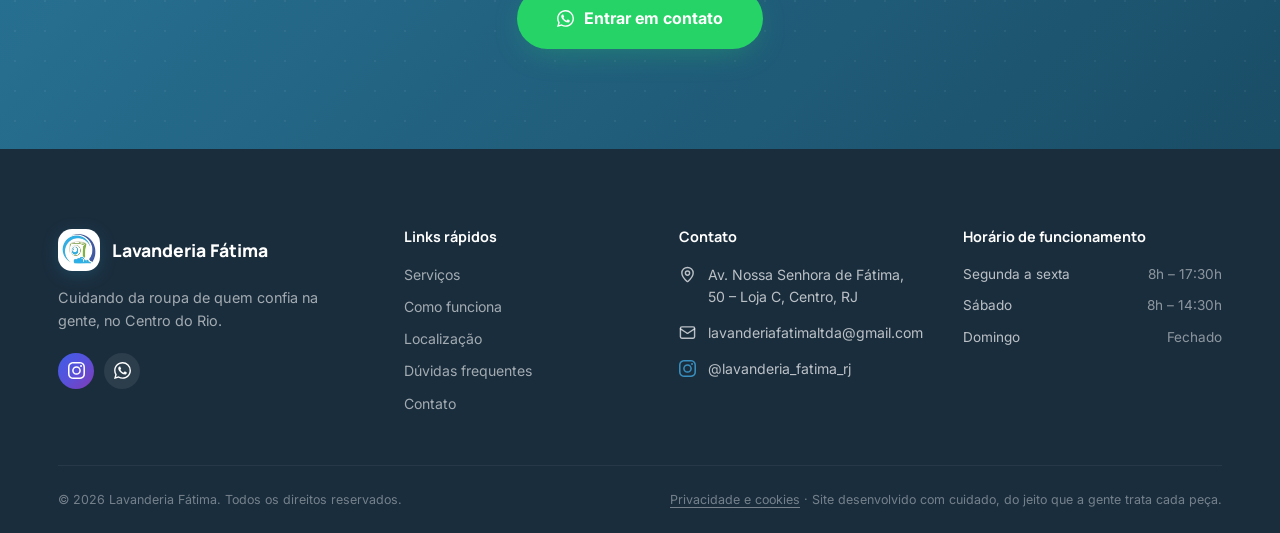
==== commit e48fd788: "Include Loja C in every address" ====
--- a/index.html
+++ b/index.html
@@ -10,6 +10,8 @@
     <meta name="viewport" content="width=device-width, initial-scale=1.0, maximum-scale=5.0">
     <title>Lavanderia Fátima | Lavagem e passadoria no Centro do Rio</title>
     <meta name="description" content="Lavanderia Fátima no Centro do Rio. Lavagem a seco, roupas, tênis, tapetes, cortinas, persianas, passadoria, coleta e entrega.">
+    <meta name="application-name" content="Lavanderia Fátima">
+    <meta name="google-site-verification" content="Qy2T6PViz5cdT0mm3ZB-ruyCcCmPT8RwtkdFq3n_yGo">
     <meta name="robots" content="index, follow, max-image-preview:large">
     <meta name="author" content="Lavanderia Fátima">
     <meta name="geo.region" content="BR-RJ">
@@ -19,6 +21,7 @@
     
     <!-- METADADOS PARA REDES SOCIAIS -->
     <meta property="og:title" content="Lavanderia Fátima | Cuidado profissional com suas roupas">
+    <meta property="og:site_name" content="Lavanderia Fátima">
     <meta property="og:description" content="Lavagem de roupas, tênis, tapetes, cortinas, persianas e passadoria no Centro do Rio.">
     <meta property="og:type" content="website">
     <meta property="og:url" content="https://lavanderia-fatima-seven.vercel.app/">
@@ -46,8 +49,19 @@
     <script type="application/ld+json">
     {
         "@context": "https://schema.org",
+        "@type": "WebSite",
+        "name": "Lavanderia Fátima",
+        "alternateName": ["Lavanderia Fátima RJ", "Lavanderia Fatima"],
+        "url": "https://lavanderia-fatima-seven.vercel.app/"
+    }
+    </script>
+
+    <script type="application/ld+json">
+    {
+        "@context": "https://schema.org",
         "@type": "DryCleaningOrLaundry",
         "name": "Lavanderia Fátima",
+        "url": "https://lavanderia-fatima-seven.vercel.app/",
         "description": "Lavanderia no Centro do Rio de Janeiro com lavagem a seco, roupas, tênis, tapetes, cortinas, persianas, edredons, passadoria, coleta e entrega.",
         "telephone": "+55 21 2232-6565",
         "email": "lavanderiafatimaltda@gmail.com",
@@ -55,7 +69,7 @@
         "image": "assets/images/lavanderia-fatima-logo.jpg",
         "address": {
             "@type": "PostalAddress",
-            "streetAddress": "Av. Nossa Senhora de Fátima, 50 - Loja C",
+            "streetAddress": "Av. Nossa Senhora de Fátima, 50 – Loja C",
             "addressLocality": "Rio de Janeiro",
             "addressRegion": "RJ",
             "addressCountry": "BR"
@@ -82,7 +96,7 @@
         "sameAs": [
             "https://www.instagram.com/lavanderia_fatima_rj/"
         ],
-        "hasMap": "https://www.google.com/maps?q=Av.%20Nossa%20Senhora%20de%20F%C3%A1tima%2C%2050%20-%20Centro%2C%20Rio%20de%20Janeiro%20-%20RJ%2C%2020240-050"
+        "hasMap": "https://www.google.com/maps?q=Av.%20Nossa%20Senhora%20de%20F%C3%A1tima%2C%2050%20%E2%80%93%20Loja%20C%2C%20Centro%2C%20Rio%20de%20Janeiro%20-%20RJ%2C%2020240-050"
     }
     </script>
 </head>
@@ -359,7 +373,7 @@
                     <div class="hero-info-strip" data-reveal="slide-up" style="--i:4">
                         <a href="#localizacao">
                             <strong data-translate="heroInfoLocationTitle">Centro, RJ</strong>
-                            <span data-translate="heroInfoLocationDesc">Av. Nossa Sra. de Fátima, 50</span>
+                            <span data-translate="heroInfoLocationDesc">Av. Nossa Senhora de Fátima, 50 – Loja C</span>
                         </a>
                         <a href="#localizacao">
                             <strong data-translate="heroInfoHoursTitle">Funcionamento</strong>
@@ -681,7 +695,7 @@
                                 </svg>
                             </div>
                             <div class="location-card-content">
-                                <h4>Av. Nossa Sra. de Fátima, 50</h4>
+                                <h4>Av. Nossa Senhora de Fátima, 50 – Loja C</h4>
                                 <p>Centro, Rio de Janeiro - RJ, 20240-050, Brazil</p>
                             </div>
                         </div>
@@ -727,7 +741,7 @@
                 <!-- MAPA -->
                 <div class="location-map-wrapper" data-reveal="slide-right" style="--i:5">
                     <div class="location-map">
-                        <iframe src="https://www.google.com/maps?q=Av.%20Nossa%20Senhora%20de%20F%C3%A1tima%2C%2050%20-%20Centro%2C%20Rio%20de%20Janeiro%20-%20RJ%2C%2020240-050&output=embed" loading="lazy" title="Localização da Lavanderia Fátima"></iframe>
+                        <iframe src="https://www.google.com/maps?q=Av.%20Nossa%20Senhora%20de%20F%C3%A1tima%2C%2050%20%E2%80%93%20Loja%20C%2C%20Centro%2C%20Rio%20de%20Janeiro%20-%20RJ%2C%2020240-050&output=embed" loading="lazy" title="Localização da Lavanderia Fátima"></iframe>
                     </div>
                     <div class="location-map-label">
                         <svg viewBox="0 0 24 24" width="16" height="16">
--- a/style.css
+++ b/style.css
@@ -495,7 +495,6 @@
     height: 14px;
     background: var(--pastel-gray);
 }
-
 /* AÇÕES DO CABEÇALHO */
 .header-actions {
     display: flex;
@@ -605,8 +604,17 @@
         width: 18px;
         height: 18px;
     }
-    .language-switch {
-        display: none;
+    .header-actions .language-switch {
+        display: flex;
+        padding: 2px 3px;
+        gap: 1px;
+    }
+    .header-actions .lang-btn {
+        padding: 5px 7px;
+        font-size: .6rem;
+    }
+    .header-actions {
+        gap: 6px;
     }
     .site-header {
         padding: 12px 0;
@@ -633,6 +641,12 @@
     }
     .nav-links {
         padding: 60px 32px;
+    }
+}
+
+@media (max-width: 370px) {
+    .site-header .logo-text {
+        display: none;
     }
 }
 
